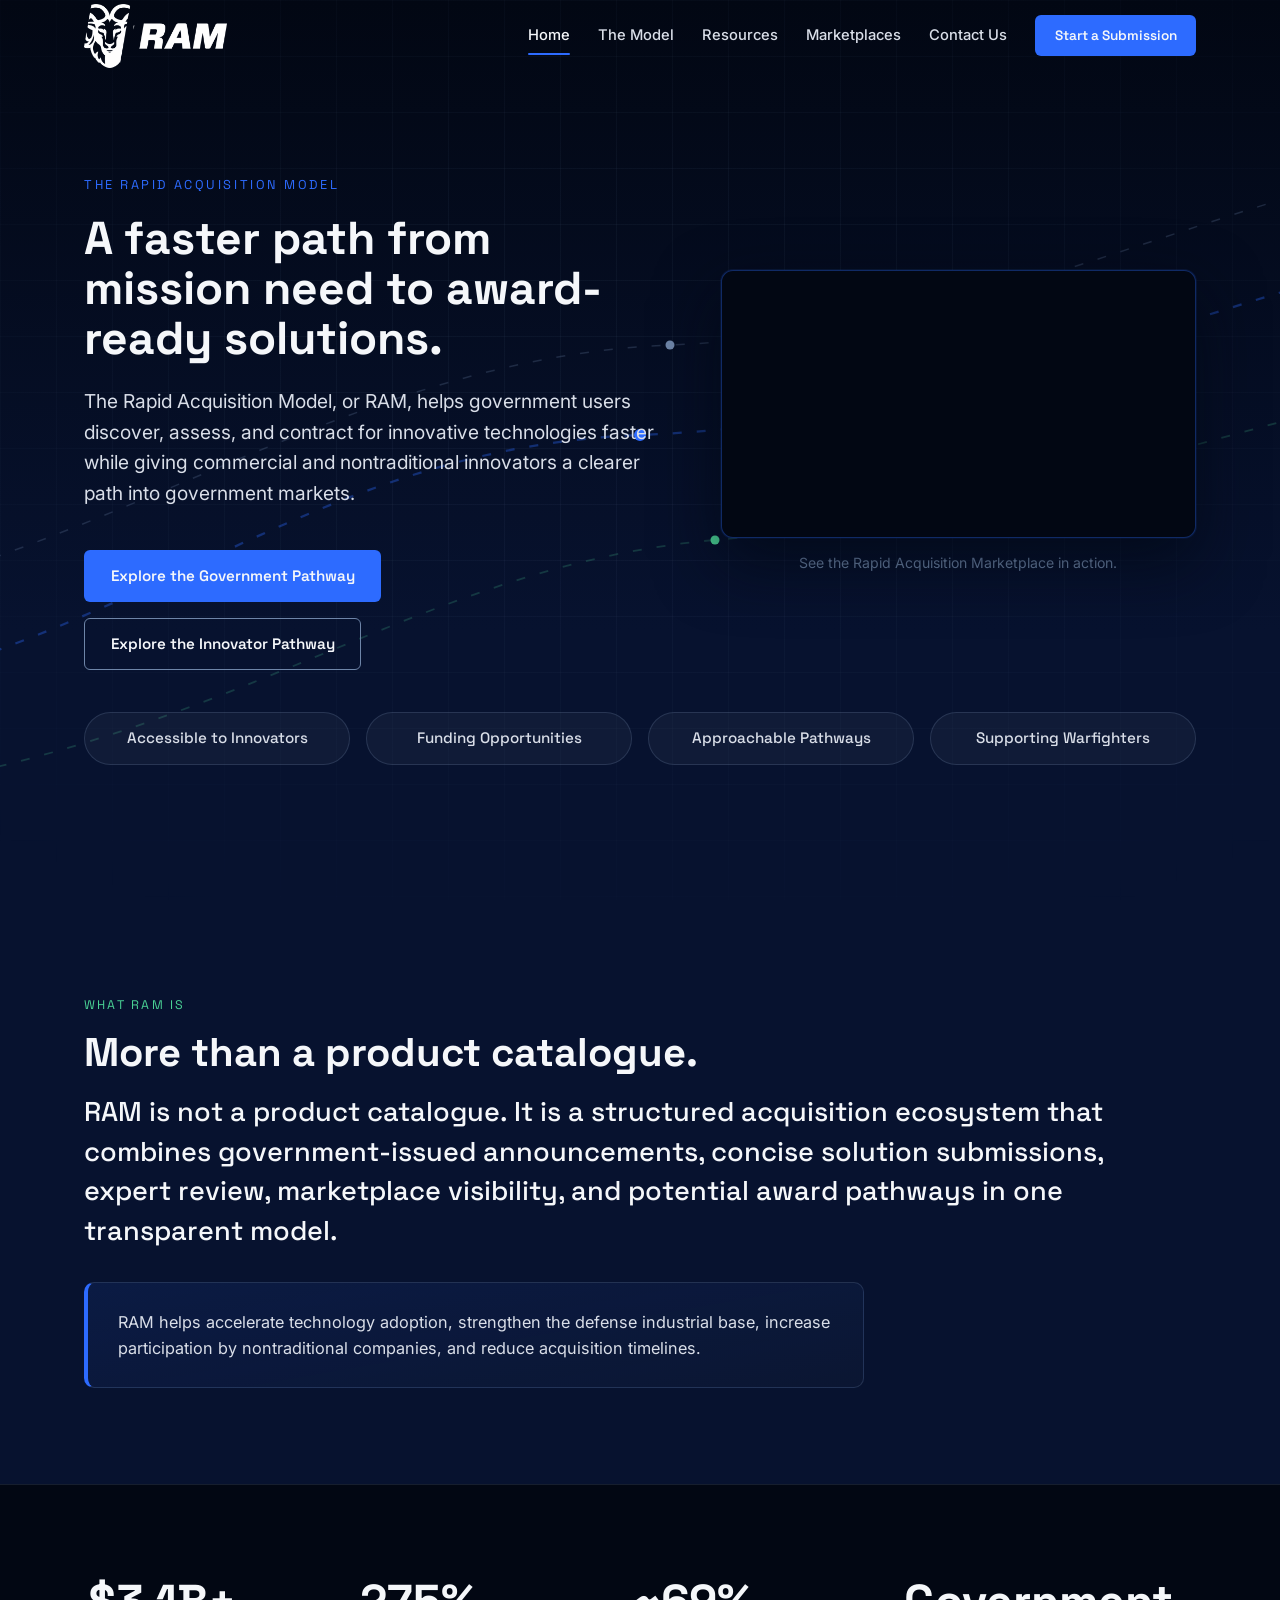
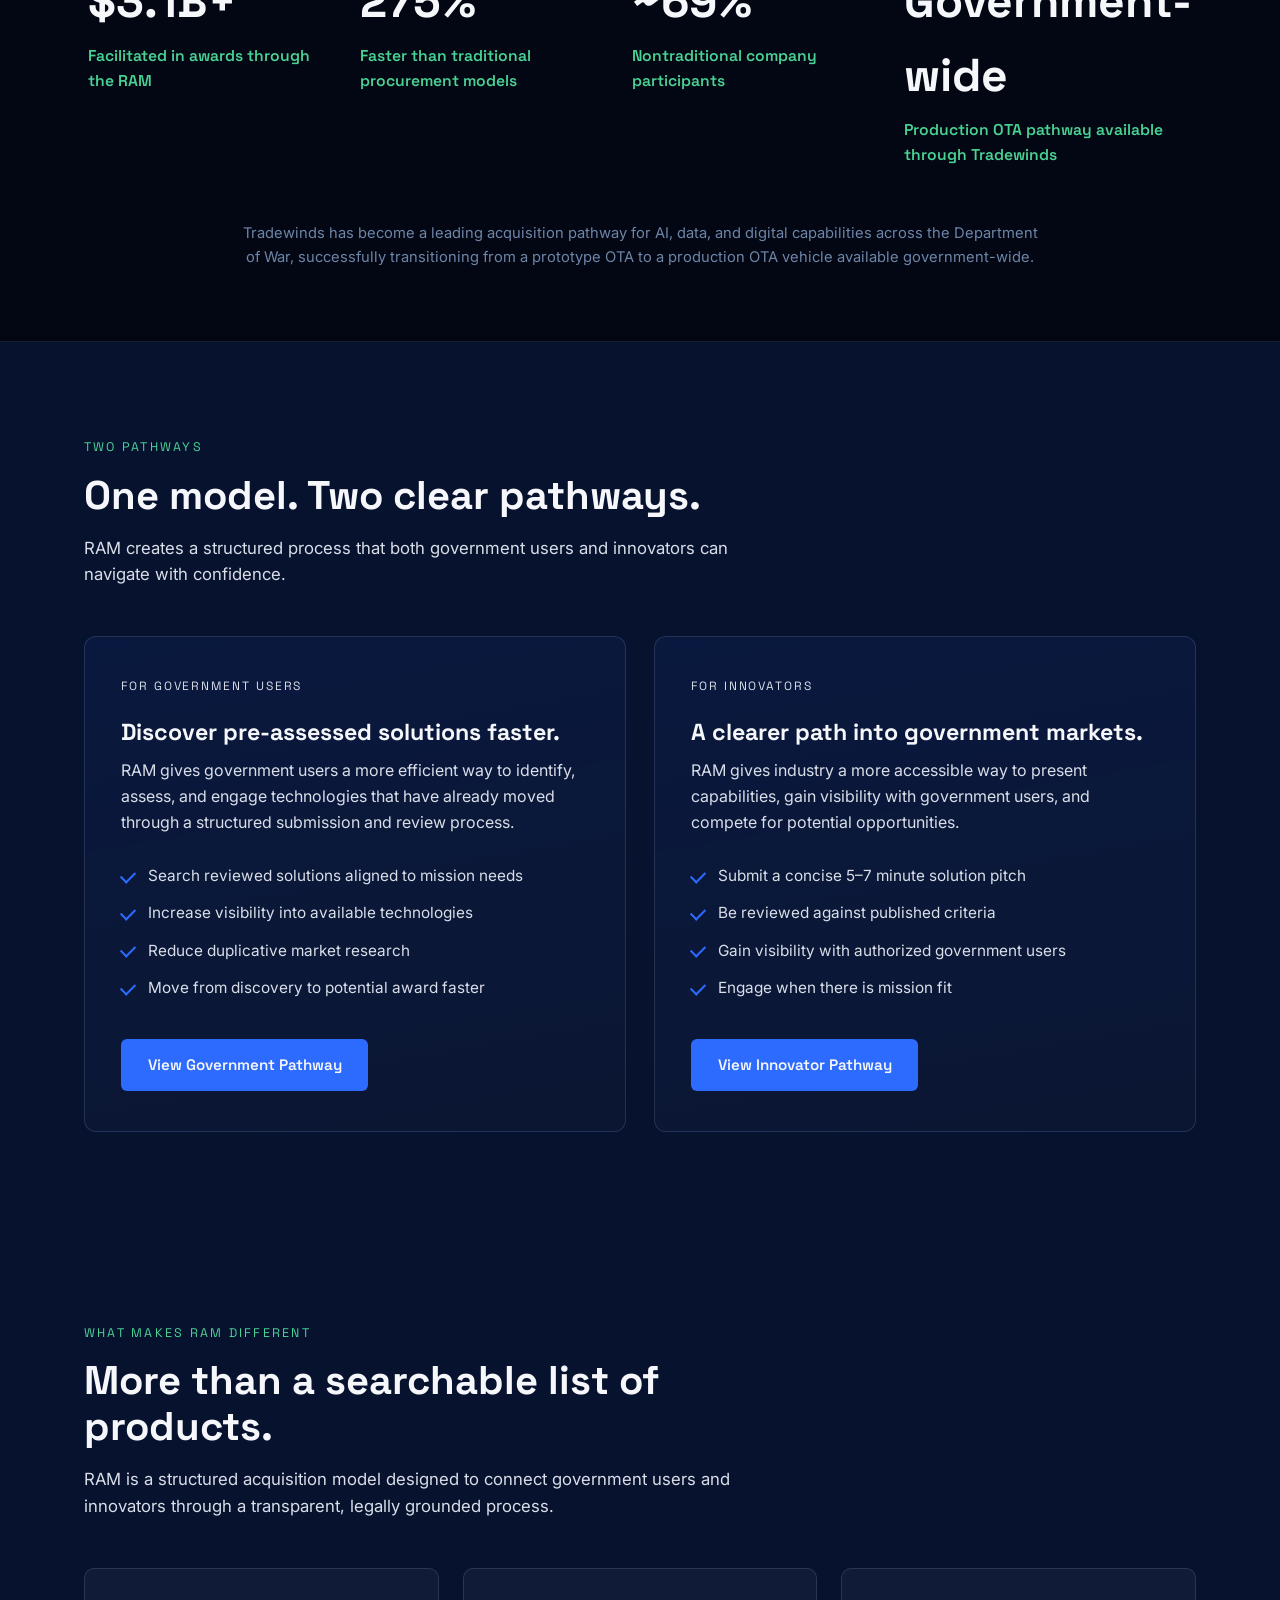
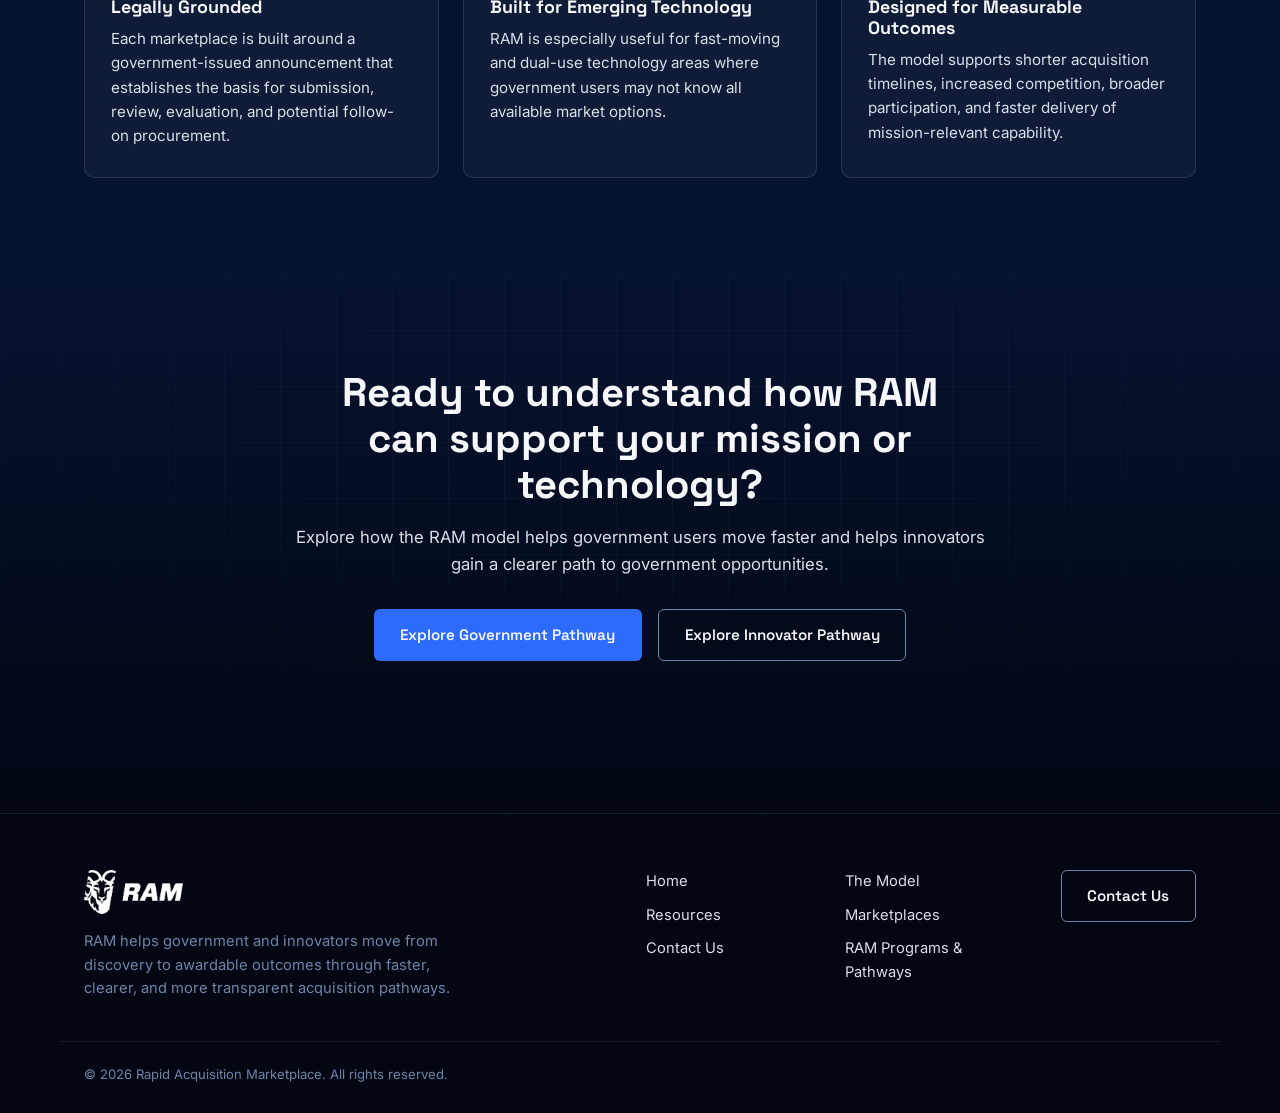
==== index.html @ a89d2c6c "Apply RAM_page_edits: copy fixes, Wix link, mailto cards, nav retargeting - Home hero: eyebrow and s" ====
<!DOCTYPE html>
<html lang="en">
<head>
  <meta charset="UTF-8" />
  <meta name="viewport" content="width=device-width, initial-scale=1.0" />
  <title>Rapid Acquisition Marketplace | Accelerating Government Technology Acquisition</title>
  <meta name="description" content="The Rapid Acquisition Marketplace, or RAM, helps government users discover, assess, and contract for innovative technologies faster while giving commercial and nontraditional innovators a clearer path into government markets." />
  <meta name="keywords" content="Rapid Acquisition Marketplace, RAM marketplace, government acquisition innovation, defense technology acquisition, acquisition marketplace, nontraditional defense vendors, emerging technology procurement, award-ready solutions, ARI RAM" />
  <meta property="og:title" content="Rapid Acquisition Marketplace | Accelerating Government Technology Acquisition" />
  <meta property="og:description" content="The Rapid Acquisition Marketplace helps government users discover, assess, and contract for innovative technologies faster while giving innovators a clearer path into government markets." />
  <meta property="og:type" content="website" />
  <link rel="preconnect" href="https://fonts.googleapis.com" />
  <link rel="preconnect" href="https://fonts.gstatic.com" crossorigin />
  <link href="https://fonts.googleapis.com/css2?family=Inter:wght@400;500;600&family=Space+Grotesk:wght@500;600;700&display=swap" rel="stylesheet" />
  <link rel="stylesheet" href="styles.css?v=6" />
</head>
<body>

  <header class="site-header" id="siteHeader">
    <div class="header-inner">
      <a href="./" class="brand" aria-label="Rapid Acquisition Marketplace home">
        <img class="brand-logo" src="assets/ram-logo.png?v=3" alt="RAM — Rapid Acquisition Marketplace" />
      </a>

      <nav class="main-nav" id="mainNav" aria-label="Primary">
        <a href="./" class="active" aria-current="page">Home</a>
        <a href="the-model/">The Model</a>
        <a href="resources/">Resources</a>
        <a href="marketplaces/">Marketplaces</a>
        <a href="contact/">Contact Us</a>
        <a href="marketplaces/" class="btn btn-primary nav-cta">Start a Submission</a>
      </nav>

      <button class="menu-toggle" id="menuToggle" aria-expanded="false" aria-controls="mainNav" aria-label="Toggle navigation menu">
        <span></span><span></span><span></span>
      </button>
    </div>
  </header>

  <main id="top">

    <!-- ============ Hero ============ -->
    <section class="hero" id="overview">
      <div class="hero-bg" aria-hidden="true">
        <div class="grid-overlay"></div>
        <svg class="hero-paths" viewBox="0 0 1200 600" preserveAspectRatio="xMidYMid slice" fill="none">
          <path class="flow-path" d="M-50 480 C 250 460, 350 300, 600 290 S 1000 180, 1260 140" stroke="#2D6BFF" stroke-opacity="0.35" stroke-width="1.5"/>
          <path class="flow-path delay-1" d="M-50 540 C 300 530, 420 380, 650 360 S 1050 260, 1260 230" stroke="#4AD295" stroke-opacity="0.2" stroke-width="1.2"/>
          <path class="flow-path delay-2" d="M-50 420 C 220 400, 380 240, 620 230 S 980 120, 1260 80" stroke="#6E85A8" stroke-opacity="0.25" stroke-width="1"/>
          <circle class="flow-node" cx="600" cy="290" r="4" fill="#2D6BFF"/>
          <circle class="flow-node delay-1" cx="650" cy="360" r="3" fill="#4AD295"/>
          <circle class="flow-node delay-2" cx="620" cy="230" r="3" fill="#6E85A8"/>
        </svg>
      </div>

      <div class="container hero-content">
        <div class="hero-grid">
          <div class="hero-text">
            <p class="hero-kicker">The Rapid Acquisition Model</p>
            <h1>A faster path from mission need to award-ready solutions.</h1>
            <p class="hero-sub">The Rapid Acquisition Model, or RAM, helps government users discover, assess, and contract for innovative technologies faster while giving commercial and nontraditional innovators a clearer path into government markets.</p>
            <div class="hero-ctas">
              <a href="the-model/#government" class="btn btn-primary">Explore the Government Pathway</a>
              <a href="the-model/#innovators" class="btn btn-secondary">Explore the Innovator Pathway</a>
            </div>
          </div>

          <div class="hero-video">
            <div class="video-frame">
              <iframe
                src="https://www.youtube-nocookie.com/embed/e688KErAKjA"
                title="Rapid Acquisition Marketplace overview video"
                loading="lazy"
                allow="accelerometer; autoplay; clipboard-write; encrypted-media; gyroscope; picture-in-picture; web-share"
                referrerpolicy="strict-origin-when-cross-origin"
                allowfullscreen></iframe>
            </div>
            <p class="video-caption">See the Rapid Acquisition Marketplace in action.</p>
          </div>
        </div>

        <ul class="proof-chips" aria-label="RAM value highlights">
          <li>Accessible to Innovators</li>
          <li>Funding Opportunities</li>
          <li>Approachable Pathways</li>
          <li>Supporting Warfighters</li>
        </ul>
      </div>
    </section>

    <!-- ============ What RAM Does (BLUF) ============ -->
    <section class="section" id="what-ram-does">
      <div class="container">
        <p class="section-label reveal">What RAM Is</p>
        <h2 class="reveal">More than a product catalogue.</h2>
        <p class="statement reveal">RAM is not a product catalogue. It is a structured acquisition ecosystem that combines government-issued announcements, concise solution submissions, expert review, marketplace visibility, and potential award pathways in one transparent model.</p>
        <div class="callout-box reveal">RAM helps accelerate technology adoption, strengthen the defense industrial base, increase participation by nontraditional companies, and reduce acquisition timelines.</div>
      </div>
    </section>

    <!-- ============ Metrics Strip ============ -->
    <section class="metrics" id="metrics">
      <div class="container">
        <div class="metric-grid">
          <div class="metric-card reveal">
            <span class="metric-value"><span class="count" data-prefix="$" data-target="3.4" data-decimals="1" data-suffix="B+">$0.0B+</span></span>
            <span class="metric-label">Facilitated in awards through the RAM</span>
          </div>
          <div class="metric-card reveal">
            <span class="metric-value"><span class="count" data-target="300" data-suffix="%">0%</span></span>
            <span class="metric-label">Faster than traditional procurement models</span>
          </div>
          <div class="metric-card reveal">
            <span class="metric-value"><span class="count" data-prefix="~" data-target="75" data-suffix="%">~0%</span></span>
            <span class="metric-label">Nontraditional company participants</span>
          </div>
          <div class="metric-card reveal">
            <span class="metric-value">Government-wide</span>
            <span class="metric-label">Production OTA pathway available through Tradewinds</span>
          </div>
        </div>
        <p class="metric-note reveal">Tradewinds has become a leading acquisition pathway for AI, data, and digital capabilities across the Department of War, successfully transitioning from a prototype OTA to a production OTA vehicle available government-wide.</p>
      </div>
    </section>

    <!-- ============ Two Pathways Overview ============ -->
    <section class="section audience" id="pathways">
      <div class="container">
        <p class="section-label reveal">Two Pathways</p>
        <h2 class="reveal">One model. Two clear pathways.</h2>
        <p class="section-body reveal">RAM creates a structured process that both government users and innovators can navigate with confidence.</p>

        <div class="audience-grid">
          <div class="audience-card reveal" id="government">
            <p class="audience-tag">For Government Users</p>
            <h3>Discover pre-assessed solutions faster.</h3>
            <p>RAM gives government users a more efficient way to identify, assess, and engage technologies that have already moved through a structured submission and review process.</p>
            <ul>
              <li>Search reviewed solutions aligned to mission needs</li>
              <li>Increase visibility into available technologies</li>
              <li>Reduce duplicative market research</li>
              <li>Move from discovery to potential award faster</li>
            </ul>
            <a href="the-model/#government" class="btn btn-primary">View Government Pathway</a>
          </div>
          <div class="audience-card reveal" id="innovators">
            <p class="audience-tag">For Innovators</p>
            <h3>A clearer path into government markets.</h3>
            <p>RAM gives industry a more accessible way to present capabilities, gain visibility with government users, and compete for potential opportunities.</p>
            <ul>
              <li>Submit a concise 5–7 minute solution pitch</li>
              <li>Be reviewed against published criteria</li>
              <li>Gain visibility with authorized government users</li>
              <li>Engage when there is mission fit</li>
            </ul>
            <a href="the-model/#innovators" class="btn btn-primary">View Innovator Pathway</a>
          </div>
        </div>
      </div>
    </section>

    <!-- ============ What Makes RAM Different ============ -->
    <section class="section model" id="different">
      <div class="container">
        <p class="section-label reveal">What Makes RAM Different</p>
        <h2 class="reveal">More than a searchable list of products.</h2>
        <p class="section-body reveal">RAM is a structured acquisition model designed to connect government users and innovators through a transparent, legally grounded process.</p>

        <div class="card-row">
          <div class="info-card reveal">
            <h3>Legally Grounded</h3>
            <p>Each marketplace is built around a government-issued announcement that establishes the basis for submission, review, evaluation, and potential follow-on procurement.</p>
          </div>
          <div class="info-card reveal">
            <h3>Built for Emerging Technology</h3>
            <p>RAM is especially useful for fast-moving and dual-use technology areas where government users may not know all available market options.</p>
          </div>
          <div class="info-card reveal">
            <h3>Designed for Measurable Outcomes</h3>
            <p>The model supports shorter acquisition timelines, increased competition, broader participation, and faster delivery of mission-relevant capability.</p>
          </div>
        </div>
      </div>
    </section>

    <!-- ============ Final CTA ============ -->
    <section class="section final-cta cta-band" id="engage">
      <div class="cta-bg" aria-hidden="true"><div class="grid-overlay"></div></div>
      <div class="container">
        <div class="cta-header">
          <h2 class="reveal">Ready to understand how RAM can support your mission or technology?</h2>
          <p class="section-body reveal">Explore how the RAM model helps government users move faster and helps innovators gain a clearer path to government opportunities.</p>
          <div class="cta-buttons reveal">
            <a href="the-model/#government" class="btn btn-primary">Explore Government Pathway</a>
            <a href="the-model/#innovators" class="btn btn-secondary">Explore Innovator Pathway</a>
          </div>
        </div>
      </div>
    </section>
  </main>

  <footer class="site-footer">
    <div class="container footer-grid">
      <div class="footer-brand">
        <a href="./" class="brand" aria-label="Rapid Acquisition Marketplace home">
          <img class="brand-logo brand-logo-sm" src="assets/ram-logo.png?v=3" alt="RAM — Rapid Acquisition Marketplace" />
        </a>
        <p>RAM helps government and innovators move from discovery to awardable outcomes through faster, clearer, and more transparent acquisition pathways.</p>
      </div>
      <nav class="footer-nav" aria-label="Footer">
        <a href="./">Home</a>
        <a href="the-model/">The Model</a>
        <a href="resources/">Resources</a>
        <a href="marketplaces/">Marketplaces</a>
        <a href="contact/">Contact Us</a>
        <a href="https://calebfrady.wixstudio.com/ram-ari" target="_blank" rel="noopener">RAM Programs &amp; Pathways</a>
      </nav>
      <div class="footer-cta">
        <a href="contact/" class="btn btn-secondary">Contact Us</a>
      </div>
    </div>
    <div class="container footer-bottom">
      <p>&copy; <span id="year"></span> Rapid Acquisition Marketplace. All rights reserved.</p>
    </div>
  </footer>

  <script src="script.js"></script>
</body>
</html>
---- styles.css ----
/* ==========================================================================
   Rapid Acquisition Marketplace — Design System
   Palette: Deep Navy #07122F, Midnight #020713, RAM Blue #2D6BFF,
   Steel Blue #6E85A8, Off White #F5F7FA, Cool Gray #D9DEE8, Signal Green #4AD295
   ========================================================================== */

:root {
  --navy: #07122F;
  --midnight: #020713;
  --blue: #2D6BFF;
  --steel: #6E85A8;
  --offwhite: #F5F7FA;
  --gray: #D9DEE8;
  --green: #4AD295;
  --card-bg: rgba(245, 247, 250, 0.04);
  --card-border: rgba(110, 133, 168, 0.25);
  --font-heading: "Space Grotesk", "Helvetica Neue", sans-serif;
  --font-body: "Inter", "Helvetica Neue", sans-serif;
  --container: 1160px;
  --header-h: 72px;
}

* { box-sizing: border-box; margin: 0; padding: 0; }

html { scroll-behavior: smooth; scroll-padding-top: calc(var(--header-h) + 12px); }

body {
  font-family: var(--font-body);
  background: var(--navy);
  color: var(--offwhite);
  line-height: 1.6;
  -webkit-font-smoothing: antialiased;
}

h1, h2, h3 { font-family: var(--font-heading); line-height: 1.15; }

h2 { font-size: clamp(1.7rem, 3.4vw, 2.5rem); max-width: 26ch; margin-bottom: 1rem; }

img, svg { display: block; max-width: 100%; }

a { color: inherit; }

.container { max-width: var(--container); margin: 0 auto; padding: 0 24px; }
.container.narrow { max-width: 820px; }

.section { padding: 96px 0; }

.section-label {
  font-family: var(--font-heading);
  text-transform: uppercase;
  letter-spacing: 0.18em;
  font-size: 0.78rem;
  color: var(--green);
  margin-bottom: 0.9rem;
}

.section-body { color: var(--gray); max-width: 64ch; font-size: 1.05rem; }

/* ============ Buttons ============ */
.btn {
  display: inline-block;
  font-family: var(--font-heading);
  font-weight: 600;
  font-size: 0.95rem;
  padding: 0.8rem 1.6rem;
  border-radius: 6px;
  text-decoration: none;
  border: 1px solid transparent;
  cursor: pointer;
  transition: transform 0.15s ease, box-shadow 0.15s ease, background 0.15s ease, border-color 0.15s ease;
}

.btn-primary {
  background: var(--blue);
  color: var(--offwhite);
}
.btn-primary:hover {
  background: #4a7eff;
  box-shadow: 0 6px 24px rgba(45, 107, 255, 0.35);
  transform: translateY(-1px);
}

.btn-secondary {
  background: transparent;
  color: var(--offwhite);
  border-color: var(--steel);
}
.btn-secondary:hover {
  border-color: var(--offwhite);
  transform: translateY(-1px);
}

/* ============ Header ============ */
.site-header {
  position: fixed;
  top: 0; left: 0; right: 0;
  z-index: 100;
  height: var(--header-h);
  background: transparent;
  border-bottom: 1px solid transparent;
  transition: background 0.25s ease, border-color 0.25s ease, backdrop-filter 0.25s ease;
}

.site-header.scrolled {
  background: rgba(2, 7, 19, 0.82);
  backdrop-filter: blur(12px);
  -webkit-backdrop-filter: blur(12px);
  border-bottom: 1px solid rgba(110, 133, 168, 0.25);
}

.header-inner {
  max-width: var(--container);
  margin: 0 auto;
  padding: 0 24px;
  height: 100%;
  display: flex;
  align-items: center;
  justify-content: space-between;
  gap: 24px;
}

.brand {
  display: flex;
  align-items: center;
  gap: 12px;
  text-decoration: none;
}

/* Official lockup is white-on-transparent; aligned with the content gutter. */
.brand-logo {
  height: 64px;
  width: auto;
}

.brand-logo-sm { height: 44px; margin-left: 0; }

.main-nav {
  display: flex;
  align-items: center;
  gap: 28px;
}

.main-nav a:not(.btn) {
  text-decoration: none;
  font-size: 0.92rem;
  font-weight: 500;
  color: var(--gray);
  transition: color 0.15s ease;
}
.main-nav a:not(.btn):hover { color: var(--offwhite); }

.main-nav a.active {
  color: var(--offwhite);
  position: relative;
}
.main-nav a.active::after {
  content: "";
  position: absolute;
  left: 0;
  right: 0;
  bottom: -8px;
  height: 2px;
  border-radius: 2px;
  background: var(--blue);
}

.nav-cta { padding: 0.55rem 1.15rem; font-size: 0.85rem; }

.menu-toggle {
  display: none;
  flex-direction: column;
  justify-content: center;
  gap: 5px;
  width: 42px;
  height: 42px;
  background: none;
  border: 1px solid var(--card-border);
  border-radius: 6px;
  cursor: pointer;
  padding: 10px;
}
.menu-toggle span {
  display: block;
  height: 2px;
  background: var(--offwhite);
  border-radius: 2px;
  transition: transform 0.2s ease, opacity 0.2s ease;
}
.menu-toggle[aria-expanded="true"] span:nth-child(1) { transform: translateY(7px) rotate(45deg); }
.menu-toggle[aria-expanded="true"] span:nth-child(2) { opacity: 0; }
.menu-toggle[aria-expanded="true"] span:nth-child(3) { transform: translateY(-7px) rotate(-45deg); }

/* ============ Hero ============ */
.hero {
  position: relative;
  min-height: 100vh;
  display: flex;
  align-items: center;
  padding: calc(var(--header-h) + 64px) 0 96px;
  background: linear-gradient(180deg, var(--midnight) 0%, var(--navy) 70%);
  overflow: hidden;
}

.hero-bg { position: absolute; inset: 0; }

.grid-overlay {
  position: absolute;
  inset: 0;
  background-image:
    linear-gradient(rgba(110, 133, 168, 0.07) 1px, transparent 1px),
    linear-gradient(90deg, rgba(110, 133, 168, 0.07) 1px, transparent 1px);
  background-size: 56px 56px;
  mask-image: radial-gradient(ellipse 80% 70% at 50% 40%, black 30%, transparent 100%);
  -webkit-mask-image: radial-gradient(ellipse 80% 70% at 50% 40%, black 30%, transparent 100%);
}

.hero-paths { position: absolute; inset: 0; width: 100%; height: 100%; }

.flow-path {
  stroke-dasharray: 6 10;
  animation: flow 22s linear infinite;
}
.flow-node { animation: pulse 3.2s ease-in-out infinite; }
.delay-1 { animation-delay: 1.2s; }
.delay-2 { animation-delay: 2.4s; }

@keyframes flow { to { stroke-dashoffset: -320; } }
@keyframes pulse { 0%, 100% { opacity: 0.4; } 50% { opacity: 1; } }

@media (prefers-reduced-motion: reduce) {
  .flow-path, .flow-node { animation: none; }
  html { scroll-behavior: auto; }
}

.hero-content { position: relative; z-index: 1; }

.hero-grid {
  display: grid;
  grid-template-columns: 1.1fr 0.9fr;
  gap: 56px;
  align-items: center;
  margin-bottom: 2.6rem;
}

.hero-video { min-width: 0; }

.video-frame {
  position: relative;
  aspect-ratio: 16 / 9;
  border-radius: 12px;
  overflow: hidden;
  border: 1px solid rgba(45, 107, 255, 0.35);
  background: var(--midnight);
  box-shadow: 0 24px 64px rgba(2, 7, 19, 0.65), 0 0 0 1px rgba(45, 107, 255, 0.12);
}

.video-frame iframe {
  position: absolute;
  inset: 0;
  width: 100%;
  height: 100%;
  border: 0;
}

.video-caption {
  margin-top: 0.9rem;
  text-align: center;
  font-size: 0.88rem;
  color: var(--steel);
}

.hero-kicker {
  font-family: var(--font-heading);
  text-transform: uppercase;
  letter-spacing: 0.2em;
  font-size: 0.8rem;
  color: var(--blue);
  margin-bottom: 1.2rem;
}

.hero h1 {
  font-size: clamp(2.1rem, 3.6vw, 3.1rem);
  font-weight: 700;
  line-height: 1.08;
  max-width: 21ch;
  margin-bottom: 1.4rem;
}

.hero-sub {
  font-size: clamp(1.05rem, 1.6vw, 1.2rem);
  color: var(--gray);
  max-width: 60ch;
  margin-bottom: 2rem;
}

.hero-ctas { display: flex; gap: 16px; flex-wrap: wrap; margin-top: 2.6rem; }

.hero-support { color: var(--steel); font-size: 0.95rem; max-width: 60ch; }

.proof-chips {
  display: grid;
  grid-template-columns: repeat(4, 1fr);
  gap: 16px;
  list-style: none;
}
.proof-chips li {
  font-family: var(--font-heading);
  font-size: 0.95rem;
  font-weight: 500;
  text-align: center;
  padding: 0.85rem 1.1rem;
  border: 1px solid var(--card-border);
  border-radius: 999px;
  background: var(--card-bg);
  color: var(--gray);
  transition: border-color 0.2s ease, color 0.2s ease, transform 0.2s ease;
}
.proof-chips li:hover {
  border-color: var(--blue);
  color: var(--offwhite);
  transform: translateY(-2px);
}

/* ============ Metrics ============ */
.metrics {
  background: var(--midnight);
  border-top: 1px solid rgba(110, 133, 168, 0.18);
  border-bottom: 1px solid rgba(110, 133, 168, 0.18);
  padding: 72px 0;
}

.metric-grid {
  display: grid;
  grid-template-columns: repeat(4, 1fr);
  gap: 28px;
}

.metric-card { padding: 8px 4px; }

.metric-value {
  display: block;
  font-family: var(--font-heading);
  font-size: clamp(2.2rem, 3.6vw, 3rem);
  font-weight: 700;
  color: var(--offwhite);
  margin-bottom: 0.3rem;
}

.metric-label {
  display: block;
  font-family: var(--font-heading);
  font-weight: 600;
  font-size: 0.98rem;
  color: var(--green);
  margin-bottom: 0.5rem;
}

.metric-card p { color: var(--steel); font-size: 0.9rem; }

/* ============ Generic cards ============ */
.card-row {
  display: grid;
  grid-template-columns: repeat(3, 1fr);
  gap: 24px;
  margin-top: 3rem;
}

.outcomes-row { grid-template-columns: repeat(4, 1fr); }

.info-card {
  background: var(--card-bg);
  border: 1px solid var(--card-border);
  border-radius: 10px;
  padding: 28px 26px;
  transition: border-color 0.2s ease, transform 0.2s ease;
}
.info-card:hover { border-color: var(--blue); transform: translateY(-3px); }
.info-card h3 { font-size: 1.12rem; margin-bottom: 0.6rem; }
.info-card p { color: var(--gray); font-size: 0.95rem; }

/* ============ Model cards ============ */
.model-cards {
  display: grid;
  grid-template-columns: repeat(3, 1fr);
  gap: 24px;
  margin-top: 3rem;
}

.model-card {
  text-align: left;
  font-family: var(--font-body);
  background: var(--card-bg);
  border: 1px solid var(--card-border);
  border-radius: 10px;
  padding: 30px 28px;
  color: var(--offwhite);
  cursor: pointer;
  transition: border-color 0.2s ease, transform 0.2s ease, box-shadow 0.2s ease;
}
.model-card:hover, .model-card:focus-visible {
  border-color: var(--blue);
  transform: translateY(-3px);
  box-shadow: 0 10px 32px rgba(2, 7, 19, 0.5);
}

.model-icon {
  display: inline-flex;
  align-items: center;
  justify-content: center;
  width: 52px;
  height: 52px;
  border-radius: 10px;
  background: rgba(45, 107, 255, 0.12);
  border: 1px solid rgba(45, 107, 255, 0.3);
  margin-bottom: 1.1rem;
}

.model-card h3 { font-size: 1.3rem; margin-bottom: 0.5rem; }
.model-card > p { color: var(--gray); font-size: 0.97rem; }

.model-expand {
  display: block;
  max-height: 0;
  overflow: hidden;
  color: var(--steel);
  font-size: 0.92rem;
  transition: max-height 0.3s ease, margin-top 0.3s ease;
}
.model-card:hover .model-expand,
.model-card[aria-expanded="true"] .model-expand {
  max-height: 8em;
  margin-top: 0.8rem;
}

/* ============ Starting point split ============ */
.starting-point { background: var(--midnight); }

.split {
  display: grid;
  grid-template-columns: 1fr 1fr;
  gap: 64px;
  align-items: center;
}

.split-text .btn { margin-top: 1.6rem; }

.ui-card {
  background: linear-gradient(160deg, rgba(245, 247, 250, 0.06), rgba(245, 247, 250, 0.02));
  border: 1px solid var(--card-border);
  border-radius: 14px;
  padding: 22px;
  box-shadow: 0 24px 60px rgba(2, 7, 19, 0.6);
}

.ui-card-header {
  display: flex;
  align-items: center;
  gap: 7px;
  margin-bottom: 16px;
}
.ui-dot { width: 9px; height: 9px; border-radius: 50%; background: var(--steel); opacity: 0.5; }
.ui-title {
  font-family: var(--font-heading);
  font-size: 0.85rem;
  font-weight: 600;
  margin-left: 8px;
  color: var(--gray);
}
.ui-status {
  margin-left: auto;
  font-size: 0.7rem;
  font-weight: 600;
  letter-spacing: 0.08em;
  text-transform: uppercase;
  color: var(--green);
  border: 1px solid rgba(74, 210, 149, 0.4);
  border-radius: 999px;
  padding: 0.25rem 0.7rem;
}

.ui-video {
  position: relative;
  aspect-ratio: 16 / 8;
  border-radius: 10px;
  background:
    radial-gradient(circle at 30% 40%, rgba(45, 107, 255, 0.25), transparent 60%),
    var(--navy);
  border: 1px solid rgba(45, 107, 255, 0.25);
  display: flex;
  flex-direction: column;
  align-items: center;
  justify-content: center;
  gap: 10px;
  margin-bottom: 18px;
}
.ui-play {
  display: inline-flex;
  align-items: center;
  justify-content: center;
  width: 52px;
  height: 52px;
  border-radius: 50%;
  background: rgba(45, 107, 255, 0.85);
  padding-left: 4px;
}
.ui-video-label { font-size: 0.85rem; color: var(--gray); }

.ui-checklist { list-style: none; margin-bottom: 18px; }
.ui-checklist li {
  position: relative;
  padding: 0.45rem 0 0.45rem 1.8rem;
  font-size: 0.92rem;
  color: var(--gray);
  border-bottom: 1px solid rgba(110, 133, 168, 0.15);
}
.ui-checklist li:last-child { border-bottom: none; }
.ui-checklist li::before {
  content: "";
  position: absolute;
  left: 0;
  top: 0.78em;
  width: 14px;
  height: 8px;
  border-left: 2px solid var(--green);
  border-bottom: 2px solid var(--green);
  transform: rotate(-45deg);
}

.ui-tags { display: flex; flex-wrap: wrap; gap: 8px; }
.ui-tags span {
  font-size: 0.72rem;
  font-weight: 600;
  letter-spacing: 0.05em;
  color: var(--steel);
  border: 1px solid var(--card-border);
  border-radius: 999px;
  padding: 0.25rem 0.7rem;
}

/* ============ Process ============ */
.process-layout {
  display: grid;
  grid-template-columns: 1fr 1.4fr;
  gap: 64px;
  align-items: start;
}

.process-intro {
  position: sticky;
  top: calc(var(--header-h) + 40px);
}

.process-steps {
  list-style: none;
  position: relative;
  padding-left: 0;
}
.process-steps::before {
  content: "";
  position: absolute;
  left: 27px;
  top: 10px;
  bottom: 10px;
  width: 1px;
  background: linear-gradient(180deg, var(--blue), rgba(110, 133, 168, 0.25));
}

.process-step {
  display: flex;
  gap: 28px;
  padding: 26px 0;
  position: relative;
}

.step-number {
  flex-shrink: 0;
  display: inline-flex;
  align-items: center;
  justify-content: center;
  width: 54px;
  height: 54px;
  border-radius: 50%;
  font-family: var(--font-heading);
  font-weight: 700;
  font-size: 1rem;
  color: var(--blue);
  background: var(--navy);
  border: 1px solid rgba(45, 107, 255, 0.45);
  position: relative;
  z-index: 1;
}

.process-step h3 { font-size: 1.2rem; margin-bottom: 0.4rem; }
.process-step p { color: var(--gray); font-size: 0.97rem; max-width: 52ch; }

/* ============ Marketplaces ============ */
.marketplaces { background: var(--midnight); }

.marketplace-grid {
  display: grid;
  grid-template-columns: repeat(2, 1fr);
  gap: 24px;
  margin-top: 3rem;
}

.marketplace-card {
  background: var(--card-bg);
  border: 1px solid var(--card-border);
  border-radius: 10px;
  padding: 30px 28px;
  display: flex;
  flex-direction: column;
  transition: border-color 0.25s ease, box-shadow 0.25s ease, transform 0.25s ease;
}
.marketplace-card:hover {
  border-color: var(--blue);
  box-shadow: 0 0 0 1px rgba(45, 107, 255, 0.3), 0 14px 40px rgba(2, 7, 19, 0.55);
  transform: translateY(-3px);
}

.marketplace-card h3 { font-size: 1.25rem; margin-bottom: 0.6rem; }
.marketplace-card > p { color: var(--gray); font-size: 0.96rem; margin-bottom: 1.2rem; }

.marketplace-card dl {
  display: grid;
  gap: 10px;
  margin-bottom: 1.4rem;
}
.marketplace-card dt {
  font-size: 0.7rem;
  font-weight: 600;
  text-transform: uppercase;
  letter-spacing: 0.12em;
  color: var(--steel);
}
.marketplace-card dd { font-size: 0.9rem; color: var(--gray); }

.card-cta {
  margin-top: auto;
  font-family: var(--font-heading);
  font-weight: 600;
  font-size: 0.9rem;
  color: var(--blue);
  text-decoration: none;
}
.card-cta::after { content: " \2192"; transition: margin-left 0.15s ease; }
.card-cta:hover::after { margin-left: 4px; }

/* ============ Applied across government ============ */
.org-grid {
  display: grid;
  grid-template-columns: repeat(4, 1fr);
  gap: 20px;
  margin-top: 3rem;
}

.org-card {
  font-family: var(--font-heading);
  font-weight: 600;
  font-size: 1rem;
  text-align: center;
  display: flex;
  align-items: center;
  justify-content: center;
  min-height: 110px;
  padding: 20px;
  border: 1px solid var(--card-border);
  border-radius: 10px;
  color: var(--gray);
  background: var(--card-bg);
  transition: border-color 0.2s ease, color 0.2s ease;
}
.org-card:hover { border-color: var(--steel); color: var(--offwhite); }

/* ============ Impact pillars ============ */
.impact { background: var(--midnight); }

.pillar-grid {
  display: grid;
  grid-template-columns: repeat(4, 1fr);
  gap: 24px;
  margin-top: 3rem;
}

.pillar-card {
  background: var(--card-bg);
  border: 1px solid var(--card-border);
  border-radius: 10px;
  padding: 28px 24px;
  transition: border-color 0.2s ease, transform 0.2s ease;
}
.pillar-card:hover { border-color: rgba(74, 210, 149, 0.5); transform: translateY(-3px); }

.pillar-icon {
  display: inline-flex;
  align-items: center;
  justify-content: center;
  width: 48px;
  height: 48px;
  border-radius: 10px;
  background: rgba(74, 210, 149, 0.1);
  border: 1px solid rgba(74, 210, 149, 0.3);
  margin-bottom: 1rem;
}

.pillar-card h3 { font-size: 1.08rem; margin-bottom: 0.5rem; }
.pillar-card p { color: var(--gray); font-size: 0.92rem; }

/* ============ Audience split ============ */
.audience-grid {
  display: grid;
  grid-template-columns: 1fr 1fr;
  gap: 28px;
  margin-top: 3rem;
}

.audience-card {
  background: linear-gradient(170deg, rgba(45, 107, 255, 0.08), rgba(245, 247, 250, 0.02));
  border: 1px solid var(--card-border);
  border-radius: 12px;
  padding: 40px 36px;
  display: flex;
  flex-direction: column;
}

.audience-tag {
  font-family: var(--font-heading);
  text-transform: uppercase;
  letter-spacing: 0.16em;
  font-size: 0.75rem;
  color: var(--green);
  margin-bottom: 1rem;
}

.audience-card h3 { font-size: 1.45rem; margin-bottom: 0.8rem; }
.audience-card > p { color: var(--gray); margin-bottom: 1.4rem; }

.audience-card ul {
  list-style: none;
  margin-bottom: 2rem;
}
.audience-card li {
  position: relative;
  padding: 0.4rem 0 0.4rem 1.7rem;
  color: var(--gray);
  font-size: 0.96rem;
}
.audience-card li::before {
  content: "";
  position: absolute;
  left: 0;
  top: 0.85em;
  width: 12px;
  height: 7px;
  border-left: 2px solid var(--blue);
  border-bottom: 2px solid var(--blue);
  transform: rotate(-45deg);
}

.audience-card .btn { margin-top: auto; align-self: flex-start; }

/* ============ FAQ ============ */
.faq { background: var(--midnight); }

.faq-list { margin-top: 2.4rem; }

.faq-item {
  border: 1px solid var(--card-border);
  border-radius: 10px;
  background: var(--card-bg);
  margin-bottom: 12px;
  overflow: hidden;
}

.faq-item summary {
  font-family: var(--font-heading);
  font-weight: 600;
  font-size: 1.02rem;
  padding: 20px 56px 20px 24px;
  cursor: pointer;
  list-style: none;
  position: relative;
  transition: color 0.15s ease;
}
.faq-item summary::-webkit-details-marker { display: none; }
.faq-item summary::after {
  content: "";
  position: absolute;
  right: 24px;
  top: 50%;
  width: 10px;
  height: 10px;
  border-right: 2px solid var(--steel);
  border-bottom: 2px solid var(--steel);
  transform: translateY(-70%) rotate(45deg);
  transition: transform 0.2s ease;
}
.faq-item[open] summary { color: var(--blue); }
.faq-item[open] summary::after { transform: translateY(-30%) rotate(225deg); }

.faq-item p {
  padding: 0 24px 22px;
  color: var(--gray);
  font-size: 0.97rem;
  max-width: 70ch;
}

/* ============ Final CTA / Contact ============ */
.final-cta {
  position: relative;
  background: linear-gradient(180deg, var(--navy) 0%, var(--midnight) 100%);
  overflow: hidden;
}

.cta-bg { position: absolute; inset: 0; }
.cta-bg .grid-overlay {
  mask-image: radial-gradient(ellipse 70% 60% at 50% 30%, black 20%, transparent 100%);
  -webkit-mask-image: radial-gradient(ellipse 70% 60% at 50% 30%, black 20%, transparent 100%);
}

.final-cta .container { position: relative; z-index: 1; }

.cta-header { text-align: center; margin-bottom: 3.5rem; }
.cta-header h2 { margin-left: auto; margin-right: auto; }
.cta-header .section-body { margin: 0 auto; }

.contact-form {
  max-width: 760px;
  margin: 0 auto;
  background: rgba(2, 7, 19, 0.6);
  border: 1px solid var(--card-border);
  border-radius: 14px;
  padding: 40px;
  backdrop-filter: blur(8px);
  -webkit-backdrop-filter: blur(8px);
}

.contact-form h3 {
  font-size: 1.35rem;
  margin-bottom: 1.8rem;
  text-align: center;
}

.form-grid {
  display: grid;
  grid-template-columns: 1fr 1fr;
  gap: 18px;
  margin-bottom: 1.8rem;
}

.form-grid label {
  display: flex;
  flex-direction: column;
  gap: 7px;
  font-size: 0.85rem;
  font-weight: 500;
  color: var(--gray);
}

.form-grid .full { grid-column: 1 / -1; }

.form-grid input,
.form-grid select,
.form-grid textarea {
  font-family: var(--font-body);
  font-size: 0.95rem;
  color: var(--offwhite);
  background: rgba(245, 247, 250, 0.05);
  border: 1px solid var(--card-border);
  border-radius: 7px;
  padding: 0.7rem 0.9rem;
  transition: border-color 0.15s ease, box-shadow 0.15s ease;
}
.form-grid input:focus,
.form-grid select:focus,
.form-grid textarea:focus {
  outline: none;
  border-color: var(--blue);
  box-shadow: 0 0 0 3px rgba(45, 107, 255, 0.2);
}

.form-grid select option { background: var(--navy); }

.consent {
  flex-direction: row !important;
  align-items: flex-start;
  gap: 10px !important;
}
.consent input {
  width: 18px;
  height: 18px;
  margin-top: 2px;
  accent-color: var(--blue);
}

.contact-form .btn { display: block; width: 100%; }

.form-confirmation {
  margin-top: 1.4rem;
  text-align: center;
  color: var(--green);
  font-weight: 500;
}

/* ============ Footer ============ */
.site-footer {
  background: var(--midnight);
  border-top: 1px solid rgba(110, 133, 168, 0.2);
  padding: 56px 0 28px;
}

.footer-grid {
  display: grid;
  grid-template-columns: 1.4fr 1fr auto;
  gap: 48px;
  align-items: start;
  margin-bottom: 40px;
}

.footer-brand p {
  margin-top: 1rem;
  color: var(--steel);
  font-size: 0.92rem;
  max-width: 44ch;
}

.footer-nav {
  display: grid;
  grid-template-columns: 1fr 1fr;
  gap: 10px 32px;
}
.footer-nav a {
  text-decoration: none;
  color: var(--gray);
  font-size: 0.92rem;
}
.footer-nav a:hover { color: var(--offwhite); }

.footer-bottom {
  border-top: 1px solid rgba(110, 133, 168, 0.15);
  padding-top: 22px;
  color: var(--steel);
  font-size: 0.82rem;
}

/* ============ Page hero (interior pages) ============ */
.page-hero {
  position: relative;
  padding: calc(var(--header-h) + 88px) 0 72px;
  background: linear-gradient(180deg, var(--midnight) 0%, var(--navy) 100%);
  overflow: hidden;
}

.page-hero .grid-overlay {
  mask-image: radial-gradient(ellipse 75% 90% at 50% 0%, black 20%, transparent 100%);
  -webkit-mask-image: radial-gradient(ellipse 75% 90% at 50% 0%, black 20%, transparent 100%);
}

.page-hero .container { position: relative; z-index: 1; }

.page-hero h1 {
  font-size: clamp(2rem, 4vw, 3.1rem);
  font-weight: 700;
  line-height: 1.1;
  max-width: 24ch;
  margin-bottom: 1.1rem;
}

.page-hero .hero-sub { margin-bottom: 0; }
.page-hero .hero-ctas { margin: 1.8rem 0 0; }

/* ============ CTA band (interior pages) ============ */
.cta-band { text-align: center; }
.cta-band h2 { margin-left: auto; margin-right: auto; }
.cta-band .section-body { margin: 0 auto; }

.cta-buttons {
  display: flex;
  justify-content: center;
  flex-wrap: wrap;
  gap: 16px;
  margin-top: 2rem;
}

/* ============ Resource cards ============ */
.resource-grid {
  display: grid;
  grid-template-columns: repeat(3, 1fr);
  gap: 24px;
  margin-top: 3rem;
}

.resource-card {
  background: var(--card-bg);
  border: 1px solid var(--card-border);
  border-radius: 10px;
  padding: 28px 26px;
  display: flex;
  flex-direction: column;
  transition: border-color 0.2s ease, transform 0.2s ease;
}
.resource-card:hover { border-color: var(--blue); transform: translateY(-3px); }

.resource-card h3 { font-size: 1.12rem; margin-bottom: 0.6rem; }
.resource-card > p { color: var(--gray); font-size: 0.93rem; margin-bottom: 1.2rem; }

.resource-meta {
  display: flex;
  flex-wrap: wrap;
  gap: 8px;
  margin-bottom: 1.2rem;
}
.resource-meta span {
  font-size: 0.7rem;
  font-weight: 600;
  letter-spacing: 0.08em;
  text-transform: uppercase;
  color: var(--steel);
  border: 1px solid var(--card-border);
  border-radius: 999px;
  padding: 0.25rem 0.7rem;
}
.resource-meta .audience { color: var(--green); border-color: rgba(74, 210, 149, 0.35); }

.resource-card .card-cta { margin-top: auto; }

/* ============ Featured link band ============ */
.featured-link {
  display: flex;
  align-items: center;
  justify-content: space-between;
  gap: 28px;
  flex-wrap: wrap;
  background: linear-gradient(170deg, rgba(45, 107, 255, 0.1), rgba(245, 247, 250, 0.02));
  border: 1px solid var(--card-border);
  border-radius: 12px;
  padding: 36px 40px;
  margin-top: 3rem;
}
.featured-link h3 { font-size: 1.3rem; margin-bottom: 0.4rem; }
.featured-link p { color: var(--gray); font-size: 0.95rem; max-width: 56ch; }

/* ============ Contact path cards ============ */
.contact-paths {
  display: grid;
  grid-template-columns: repeat(3, 1fr);
  gap: 24px;
  margin-top: 3rem;
}

.contact-path-card {
  background: var(--card-bg);
  border: 1px solid var(--card-border);
  border-radius: 10px;
  padding: 30px 28px;
  transition: border-color 0.2s ease, transform 0.2s ease;
}
.contact-path-card:hover { border-color: var(--blue); transform: translateY(-3px); }
.contact-path-card h3 { font-size: 1.15rem; margin-bottom: 0.6rem; }
.contact-path-card p { color: var(--gray); font-size: 0.94rem; }

/* ============ Recognition ============ */
.recognition-grid {
  display: grid;
  grid-template-columns: repeat(2, 1fr);
  gap: 24px;
  margin-top: 3rem;
}

.recognition-card {
  display: flex;
  gap: 20px;
  align-items: flex-start;
  background: var(--card-bg);
  border: 1px solid var(--card-border);
  border-radius: 10px;
  padding: 26px 26px;
  transition: border-color 0.2s ease;
}
.recognition-card:hover { border-color: rgba(74, 210, 149, 0.5); }

.recognition-icon {
  flex-shrink: 0;
  display: inline-flex;
  align-items: center;
  justify-content: center;
  width: 44px;
  height: 44px;
  border-radius: 10px;
  background: rgba(74, 210, 149, 0.1);
  border: 1px solid rgba(74, 210, 149, 0.3);
}

.recognition-card h3 { font-size: 1.02rem; margin-bottom: 0.3rem; }
.recognition-card p { color: var(--gray); font-size: 0.92rem; }

/* ============ Explanation band ============ */
.explain-band {
  background: linear-gradient(170deg, rgba(45, 107, 255, 0.08), rgba(245, 247, 250, 0.02));
  border: 1px solid var(--card-border);
  border-radius: 12px;
  padding: 40px 44px;
  margin-top: 3.5rem;
}
.explain-band h3 { font-size: 1.35rem; margin-bottom: 0.7rem; }
.explain-band p { color: var(--gray); max-width: 70ch; }

/* ============ Process step bullets ============ */
.process-step ul {
  list-style: none;
  margin-top: 0.7rem;
}
.process-step ul li {
  position: relative;
  padding: 0.28rem 0 0.28rem 1.6rem;
  color: var(--gray);
  font-size: 0.94rem;
}
.process-step ul li a {
  color: var(--gray);
  text-decoration: underline;
  text-decoration-color: rgba(45, 107, 255, 0.5);
  text-underline-offset: 3px;
  transition: color 0.15s ease;
}
.process-step ul li a:hover { color: var(--offwhite); }
.process-step ul li::before {
  content: "";
  position: absolute;
  left: 0;
  top: 0.72em;
  width: 11px;
  height: 6px;
  border-left: 2px solid var(--blue);
  border-bottom: 2px solid var(--blue);
  transform: rotate(-45deg);
}

/* ============ Scroll reveal ============ */
.reveal {
  opacity: 0;
  transform: translateY(22px);
  transition: opacity 0.6s ease, transform 0.6s ease;
}
.reveal.visible { opacity: 1; transform: none; }

@media (prefers-reduced-motion: reduce) {
  .reveal { opacity: 1; transform: none; transition: none; }
}

/* ==========================================================================
   Brief components: BLUF, metric note, pathways, explainers
   ========================================================================== */

/* BLUF "What RAM Does" statement + callout */
.statement {
  font-family: var(--font-heading);
  font-weight: 500;
  font-size: clamp(1.3rem, 2.4vw, 1.7rem);
  line-height: 1.45;
  color: var(--offwhite);
  max-width: 60ch;
}
.statement strong { color: var(--blue); font-weight: 600; }

.callout-box {
  margin-top: 2rem;
  background: linear-gradient(170deg, rgba(45, 107, 255, 0.1), rgba(245, 247, 250, 0.02));
  border: 1px solid var(--card-border);
  border-left: 4px solid var(--blue);
  border-radius: 10px;
  padding: 26px 30px;
  color: var(--gray);
  font-size: 1.02rem;
  max-width: 78ch;
}

/* Note line below the metric strip */
.metric-note {
  margin-top: 2.4rem;
  text-align: center;
  color: var(--steel);
  font-size: 0.92rem;
  max-width: 90ch;
  margin-left: auto;
  margin-right: auto;
}

/* Contact path cards act as email links */
a.contact-path-card {
  text-decoration: none;
  color: inherit;
  display: flex;
  flex-direction: column;
}
a.contact-path-card .card-cta { margin-top: 1rem; }

/* Caption above the marketplace-sponsors grid */
.org-caption {
  font-family: var(--font-heading);
  text-transform: uppercase;
  letter-spacing: 0.14em;
  font-size: 0.72rem;
  font-weight: 600;
  color: var(--steel);
  margin: 2.4rem 0 1rem;
}

/* Innovator pathway accent (green) to distinguish from government (blue) */
.process.pathway-innovator .process-steps::before {
  background: linear-gradient(180deg, var(--green), rgba(110, 133, 168, 0.25));
}
.process.pathway-innovator .step-number {
  color: var(--green);
  border-color: rgba(74, 210, 149, 0.5);
}
.process.pathway-innovator .process-step ul li::before {
  border-left-color: var(--green);
  border-bottom-color: var(--green);
}

/* Awardable / acquisition-authority explainer emphasis */
.explain-band.accent {
  border-left: 4px solid var(--green);
}
.explain-band p + p { margin-top: 0.9rem; }

/* ==========================================================================
   Responsive
   ========================================================================== */

@media (max-width: 1024px) {
  .hero-grid { grid-template-columns: 1fr; gap: 40px; }
  .metric-grid { grid-template-columns: repeat(2, 1fr); gap: 36px 28px; }
  .outcomes-row { grid-template-columns: repeat(2, 1fr); }
  .pillar-grid { grid-template-columns: repeat(2, 1fr); }
  .org-grid { grid-template-columns: repeat(2, 1fr); }
  .card-row { grid-template-columns: 1fr; }
  .model-cards { grid-template-columns: 1fr; }
  .resource-grid { grid-template-columns: repeat(2, 1fr); }
  .contact-paths { grid-template-columns: 1fr; }
  .recognition-grid { grid-template-columns: 1fr; }
  .process-layout { grid-template-columns: 1fr; gap: 40px; }
  .process-intro { position: static; }
}

@media (max-width: 820px) {
  .section { padding: 72px 0; }

  .main-nav {
    position: fixed;
    top: var(--header-h);
    left: 0;
    right: 0;
    flex-direction: column;
    align-items: stretch;
    gap: 0;
    background: rgba(2, 7, 19, 0.97);
    border-bottom: 1px solid rgba(110, 133, 168, 0.25);
    padding: 12px 24px 24px;
    transform: translateY(-12px);
    opacity: 0;
    visibility: hidden;
    transition: transform 0.22s ease, opacity 0.22s ease, visibility 0.22s ease;
  }
  .main-nav.open {
    transform: none;
    opacity: 1;
    visibility: visible;
  }
  .main-nav a:not(.btn) {
    padding: 14px 4px;
    font-size: 1.05rem;
    border-bottom: 1px solid rgba(110, 133, 168, 0.12);
  }
  .nav-cta { margin-top: 16px; text-align: center; }

  .menu-toggle { display: flex; }

  .proof-chips { grid-template-columns: repeat(2, 1fr); }

  .split { grid-template-columns: 1fr; gap: 40px; }
  .audience-grid { grid-template-columns: 1fr; }
  .marketplace-grid { grid-template-columns: 1fr; }
  .footer-grid { grid-template-columns: 1fr; gap: 32px; }
}

@media (max-width: 560px) {
  .hero { padding-top: calc(var(--header-h) + 40px); }
  .brand-logo { height: 44px; }
  .metric-grid { grid-template-columns: 1fr 1fr; gap: 28px 18px; }
  .outcomes-row, .pillar-grid, .org-grid, .proof-chips { grid-template-columns: 1fr; }
  .form-grid { grid-template-columns: 1fr; }
  .contact-form { padding: 28px 20px; }
  .resource-grid { grid-template-columns: 1fr; }
  .featured-link { padding: 28px 24px; }
  .explain-band { padding: 28px 24px; }
  .audience-card { padding: 30px 24px; }
  .hero-ctas .btn { width: 100%; text-align: center; }
}
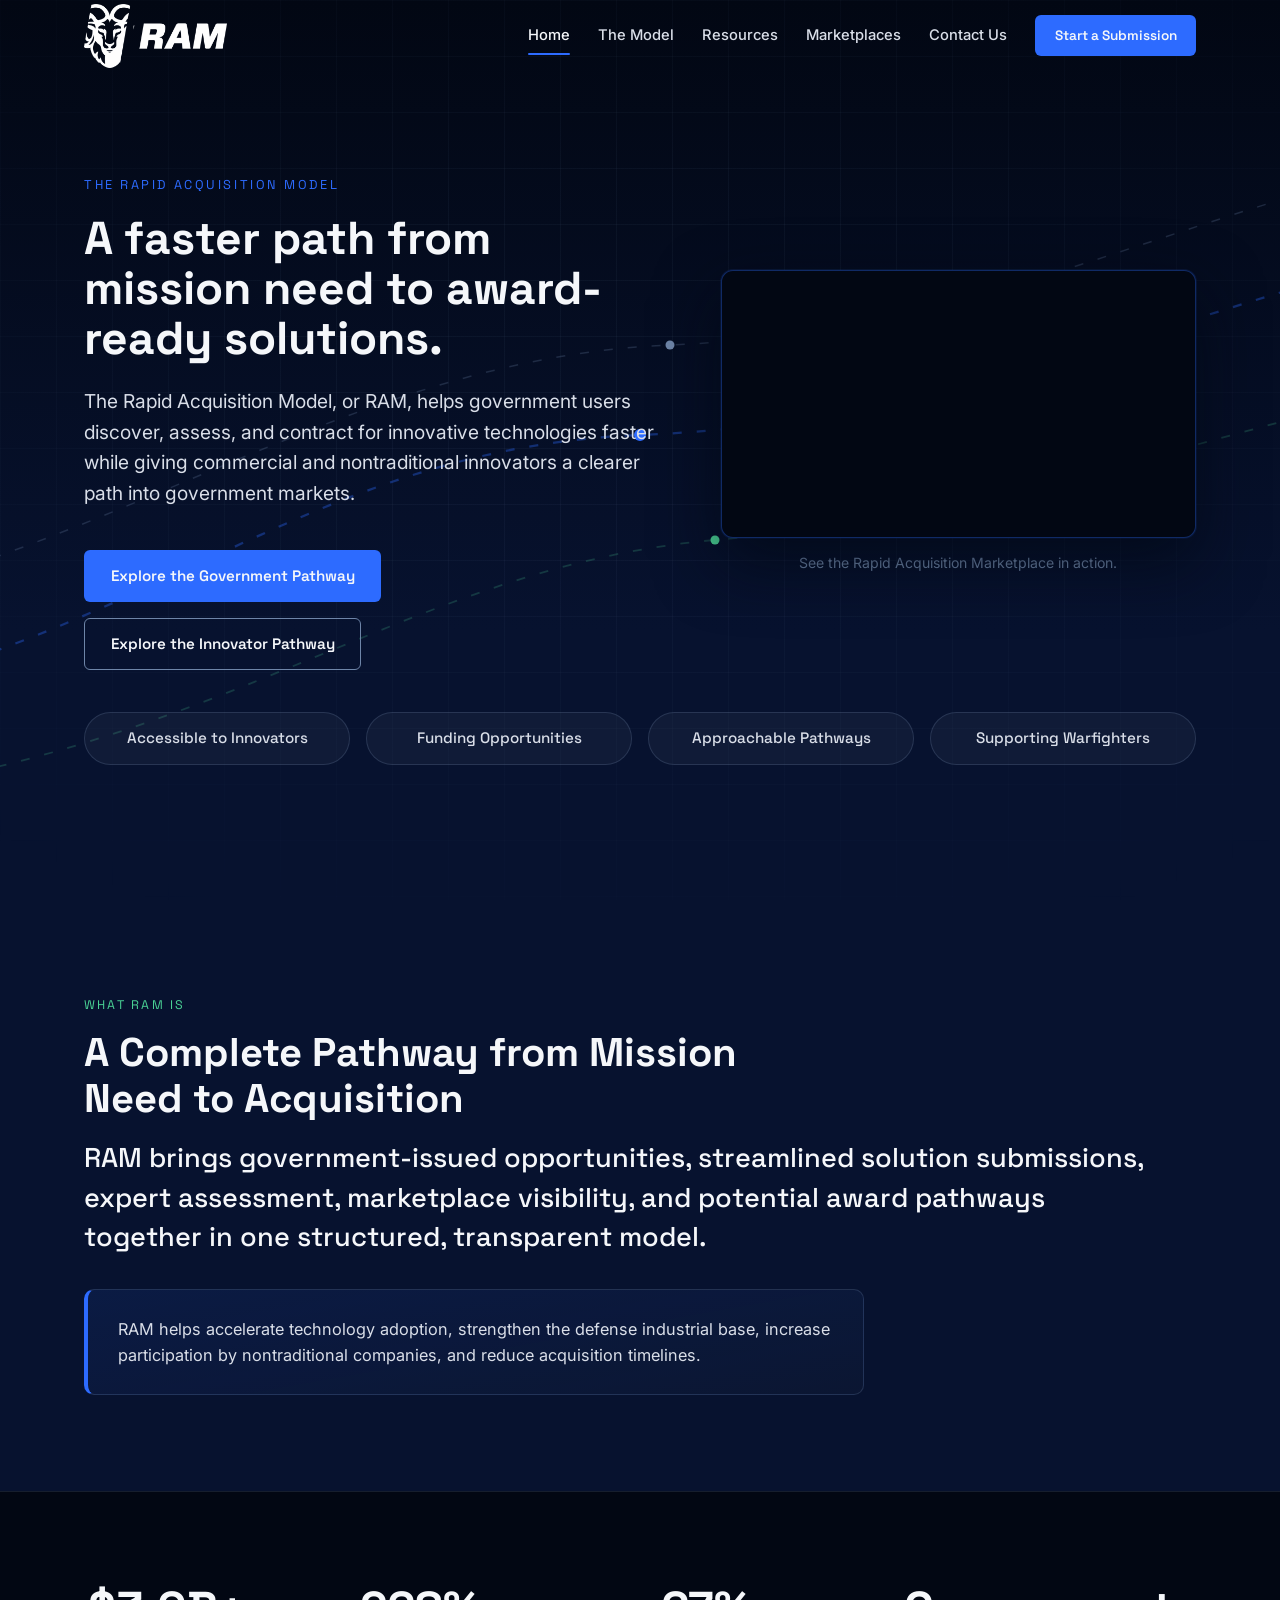
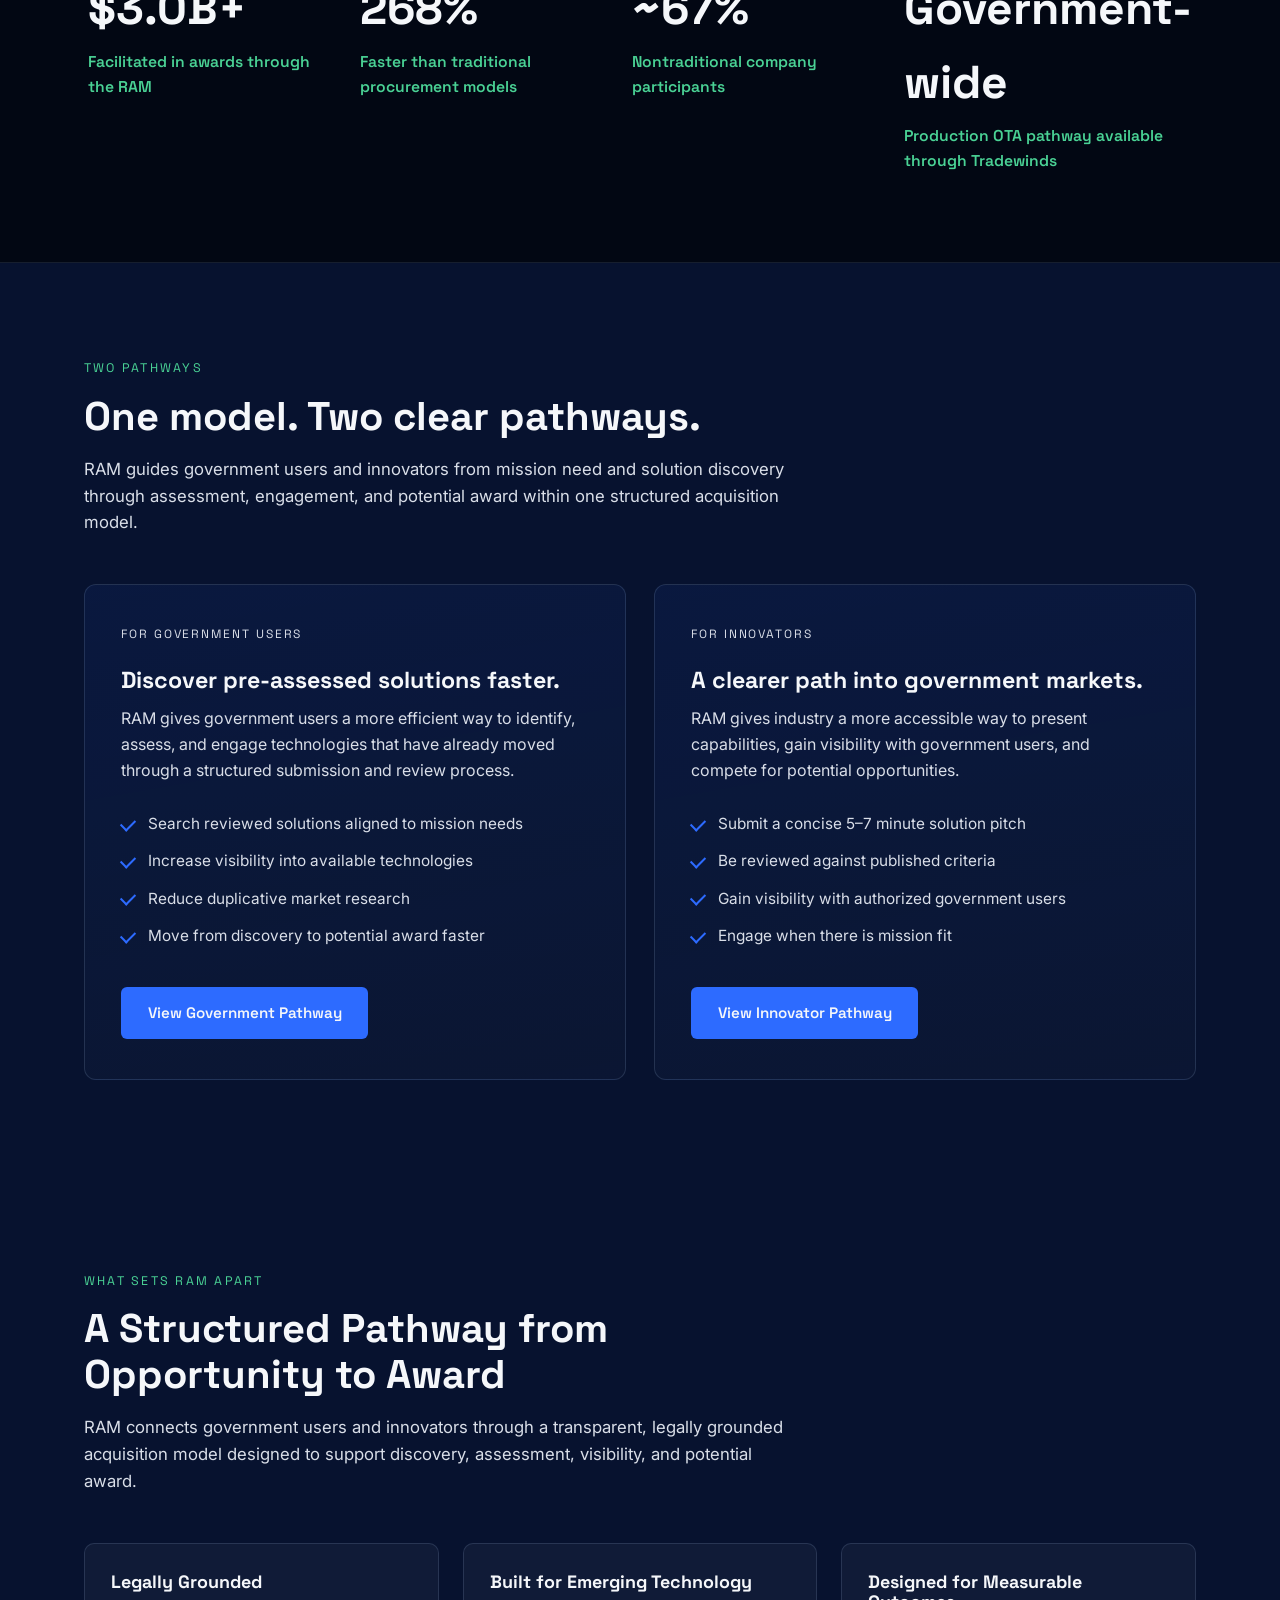
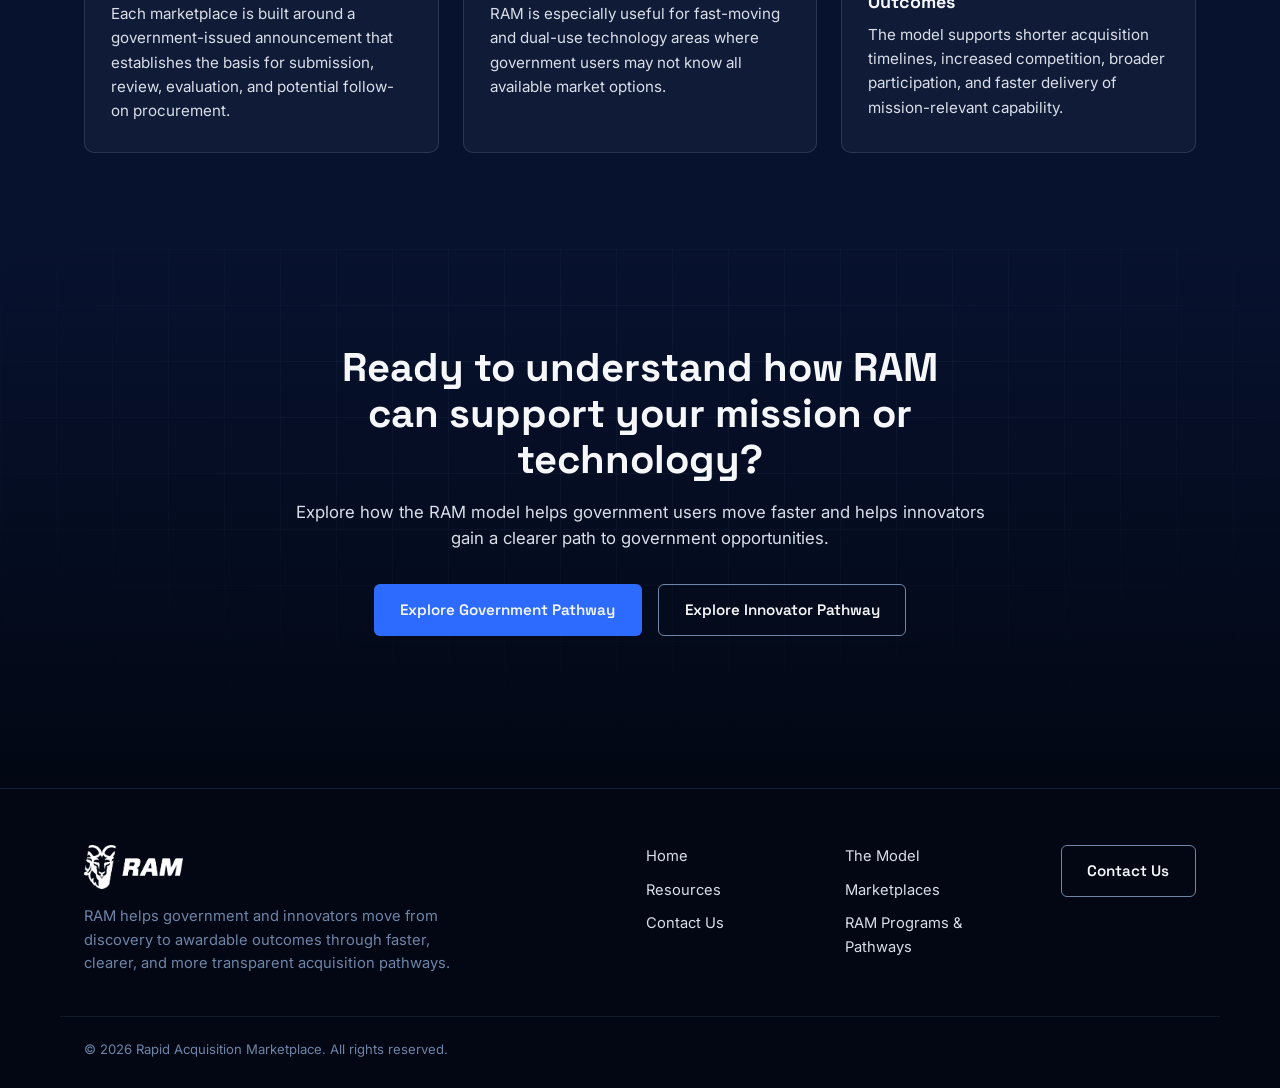
==== commit c8f8771b: "Apply July 2026 site updates Home: 'What RAM Is' becomes 'A Complete Pathway from Mission Need to Ac" ====
--- a/index.html
+++ b/index.html
@@ -12,7 +12,7 @@
   <link rel="preconnect" href="https://fonts.googleapis.com" />
   <link rel="preconnect" href="https://fonts.gstatic.com" crossorigin />
   <link href="https://fonts.googleapis.com/css2?family=Inter:wght@400;500;600&family=Space+Grotesk:wght@500;600;700&display=swap" rel="stylesheet" />
-  <link rel="stylesheet" href="styles.css?v=6" />
+  <link rel="stylesheet" href="styles.css?v=7" />
 </head>
 <body>
 
@@ -92,8 +92,8 @@
     <section class="section" id="what-ram-does">
       <div class="container">
         <p class="section-label reveal">What RAM Is</p>
-        <h2 class="reveal">More than a product catalogue.</h2>
-        <p class="statement reveal">RAM is not a product catalogue. It is a structured acquisition ecosystem that combines government-issued announcements, concise solution submissions, expert review, marketplace visibility, and potential award pathways in one transparent model.</p>
+        <h2 class="reveal">A Complete Pathway from Mission Need to Acquisition</h2>
+        <p class="statement reveal">RAM brings government-issued opportunities, streamlined solution submissions, expert assessment, marketplace visibility, and potential award pathways together in one structured, transparent model.</p>
         <div class="callout-box reveal">RAM helps accelerate technology adoption, strengthen the defense industrial base, increase participation by nontraditional companies, and reduce acquisition timelines.</div>
       </div>
     </section>
@@ -119,7 +119,6 @@
             <span class="metric-label">Production OTA pathway available through Tradewinds</span>
           </div>
         </div>
-        <p class="metric-note reveal">Tradewinds has become a leading acquisition pathway for AI, data, and digital capabilities across the Department of War, successfully transitioning from a prototype OTA to a production OTA vehicle available government-wide.</p>
       </div>
     </section>
 
@@ -128,7 +127,7 @@
       <div class="container">
         <p class="section-label reveal">Two Pathways</p>
         <h2 class="reveal">One model. Two clear pathways.</h2>
-        <p class="section-body reveal">RAM creates a structured process that both government users and innovators can navigate with confidence.</p>
+        <p class="section-body reveal">RAM guides government users and innovators from mission need and solution discovery through assessment, engagement, and potential award within one structured acquisition model.</p>
 
         <div class="audience-grid">
           <div class="audience-card reveal" id="government">
@@ -162,9 +161,9 @@
     <!-- ============ What Makes RAM Different ============ -->
     <section class="section model" id="different">
       <div class="container">
-        <p class="section-label reveal">What Makes RAM Different</p>
-        <h2 class="reveal">More than a searchable list of products.</h2>
-        <p class="section-body reveal">RAM is a structured acquisition model designed to connect government users and innovators through a transparent, legally grounded process.</p>
+        <p class="section-label reveal">What Sets RAM Apart</p>
+        <h2 class="reveal">A Structured Pathway from Opportunity to Award</h2>
+        <p class="section-body reveal">RAM connects government users and innovators through a transparent, legally grounded acquisition model designed to support discovery, assessment, visibility, and potential award.</p>
 
         <div class="card-row">
           <div class="info-card reveal">
--- a/styles.css
+++ b/styles.css
@@ -646,32 +646,6 @@
 .card-cta::after { content: " \2192"; transition: margin-left 0.15s ease; }
 .card-cta:hover::after { margin-left: 4px; }
 
-/* ============ Applied across government ============ */
-.org-grid {
-  display: grid;
-  grid-template-columns: repeat(4, 1fr);
-  gap: 20px;
-  margin-top: 3rem;
-}
-
-.org-card {
-  font-family: var(--font-heading);
-  font-weight: 600;
-  font-size: 1rem;
-  text-align: center;
-  display: flex;
-  align-items: center;
-  justify-content: center;
-  min-height: 110px;
-  padding: 20px;
-  border: 1px solid var(--card-border);
-  border-radius: 10px;
-  color: var(--gray);
-  background: var(--card-bg);
-  transition: border-color 0.2s ease, color 0.2s ease;
-}
-.org-card:hover { border-color: var(--steel); color: var(--offwhite); }
-
 /* ============ Impact pillars ============ */
 .impact { background: var(--midnight); }
 
@@ -1195,6 +1169,45 @@
 }
 a.contact-path-card .card-cta { margin-top: 1rem; }
 
+/* Agency logo grid — each cell shows the approved logo file, or falls back to
+   the agency name until that file is added to assets/agencies/. */
+.agency-grid {
+  display: grid;
+  grid-template-columns: repeat(5, 1fr);
+  gap: 20px;
+}
+
+.agency-logo {
+  display: flex;
+  align-items: center;
+  justify-content: center;
+  min-height: 120px;
+  padding: 22px 18px;
+  border: 1px solid var(--card-border);
+  border-radius: 10px;
+  background: var(--card-bg);
+  transition: border-color 0.2s ease, transform 0.2s ease;
+}
+.agency-logo:hover { border-color: var(--steel); transform: translateY(-2px); }
+
+.agency-logo img {
+  max-height: 68px;
+  max-width: 100%;
+  width: auto;
+  object-fit: contain;
+}
+
+.agency-logo .agency-name {
+  display: none;
+  font-family: var(--font-heading);
+  font-weight: 600;
+  font-size: 0.95rem;
+  line-height: 1.3;
+  text-align: center;
+  color: var(--gray);
+}
+.agency-logo.logo-missing .agency-name { display: block; }
+
 /* Caption above the marketplace-sponsors grid */
 .org-caption {
   font-family: var(--font-heading);
@@ -1234,7 +1247,7 @@
   .metric-grid { grid-template-columns: repeat(2, 1fr); gap: 36px 28px; }
   .outcomes-row { grid-template-columns: repeat(2, 1fr); }
   .pillar-grid { grid-template-columns: repeat(2, 1fr); }
-  .org-grid { grid-template-columns: repeat(2, 1fr); }
+  .agency-grid { grid-template-columns: repeat(3, 1fr); }
   .card-row { grid-template-columns: 1fr; }
   .model-cards { grid-template-columns: 1fr; }
   .resource-grid { grid-template-columns: repeat(2, 1fr); }
@@ -1289,7 +1302,8 @@
   .hero { padding-top: calc(var(--header-h) + 40px); }
   .brand-logo { height: 44px; }
   .metric-grid { grid-template-columns: 1fr 1fr; gap: 28px 18px; }
-  .outcomes-row, .pillar-grid, .org-grid, .proof-chips { grid-template-columns: 1fr; }
+  .outcomes-row, .pillar-grid, .proof-chips { grid-template-columns: 1fr; }
+  .agency-grid { grid-template-columns: repeat(2, 1fr); }
   .form-grid { grid-template-columns: 1fr; }
   .contact-form { padding: 28px 20px; }
   .resource-grid { grid-template-columns: 1fr; }
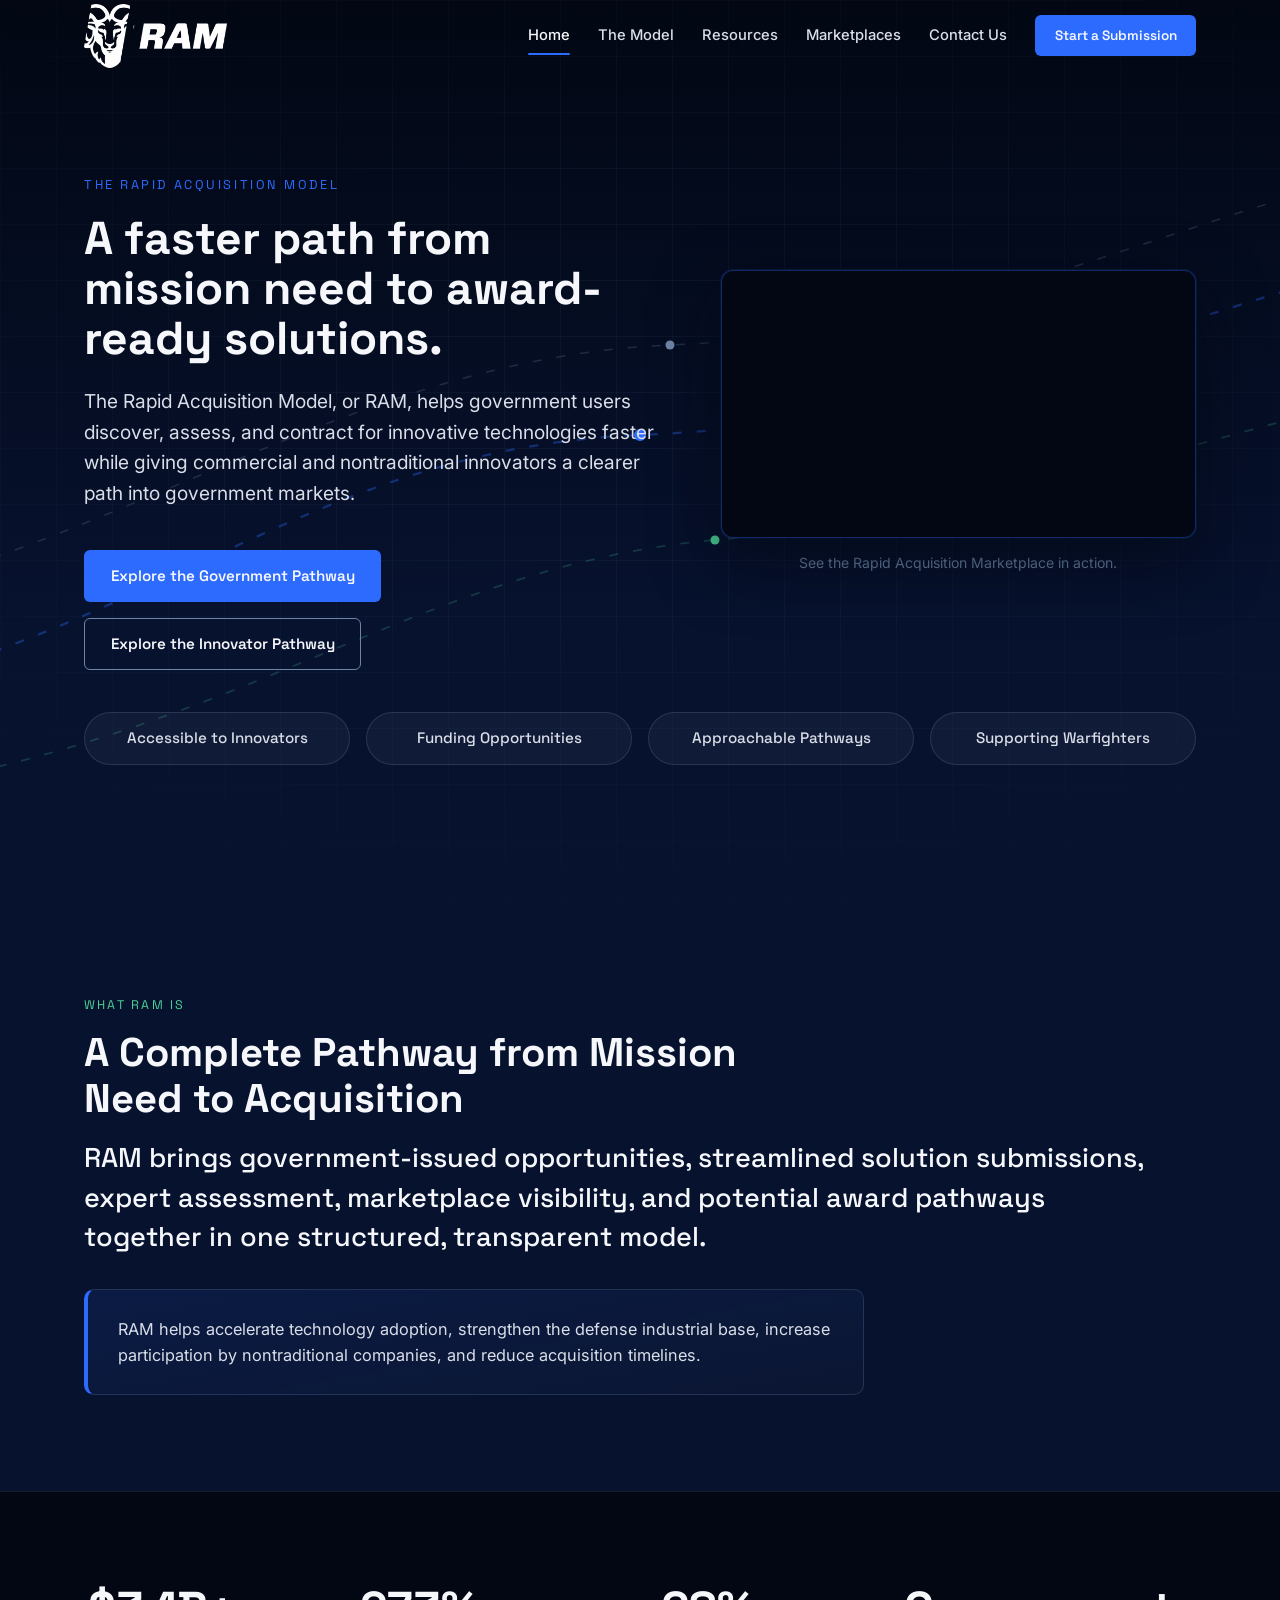
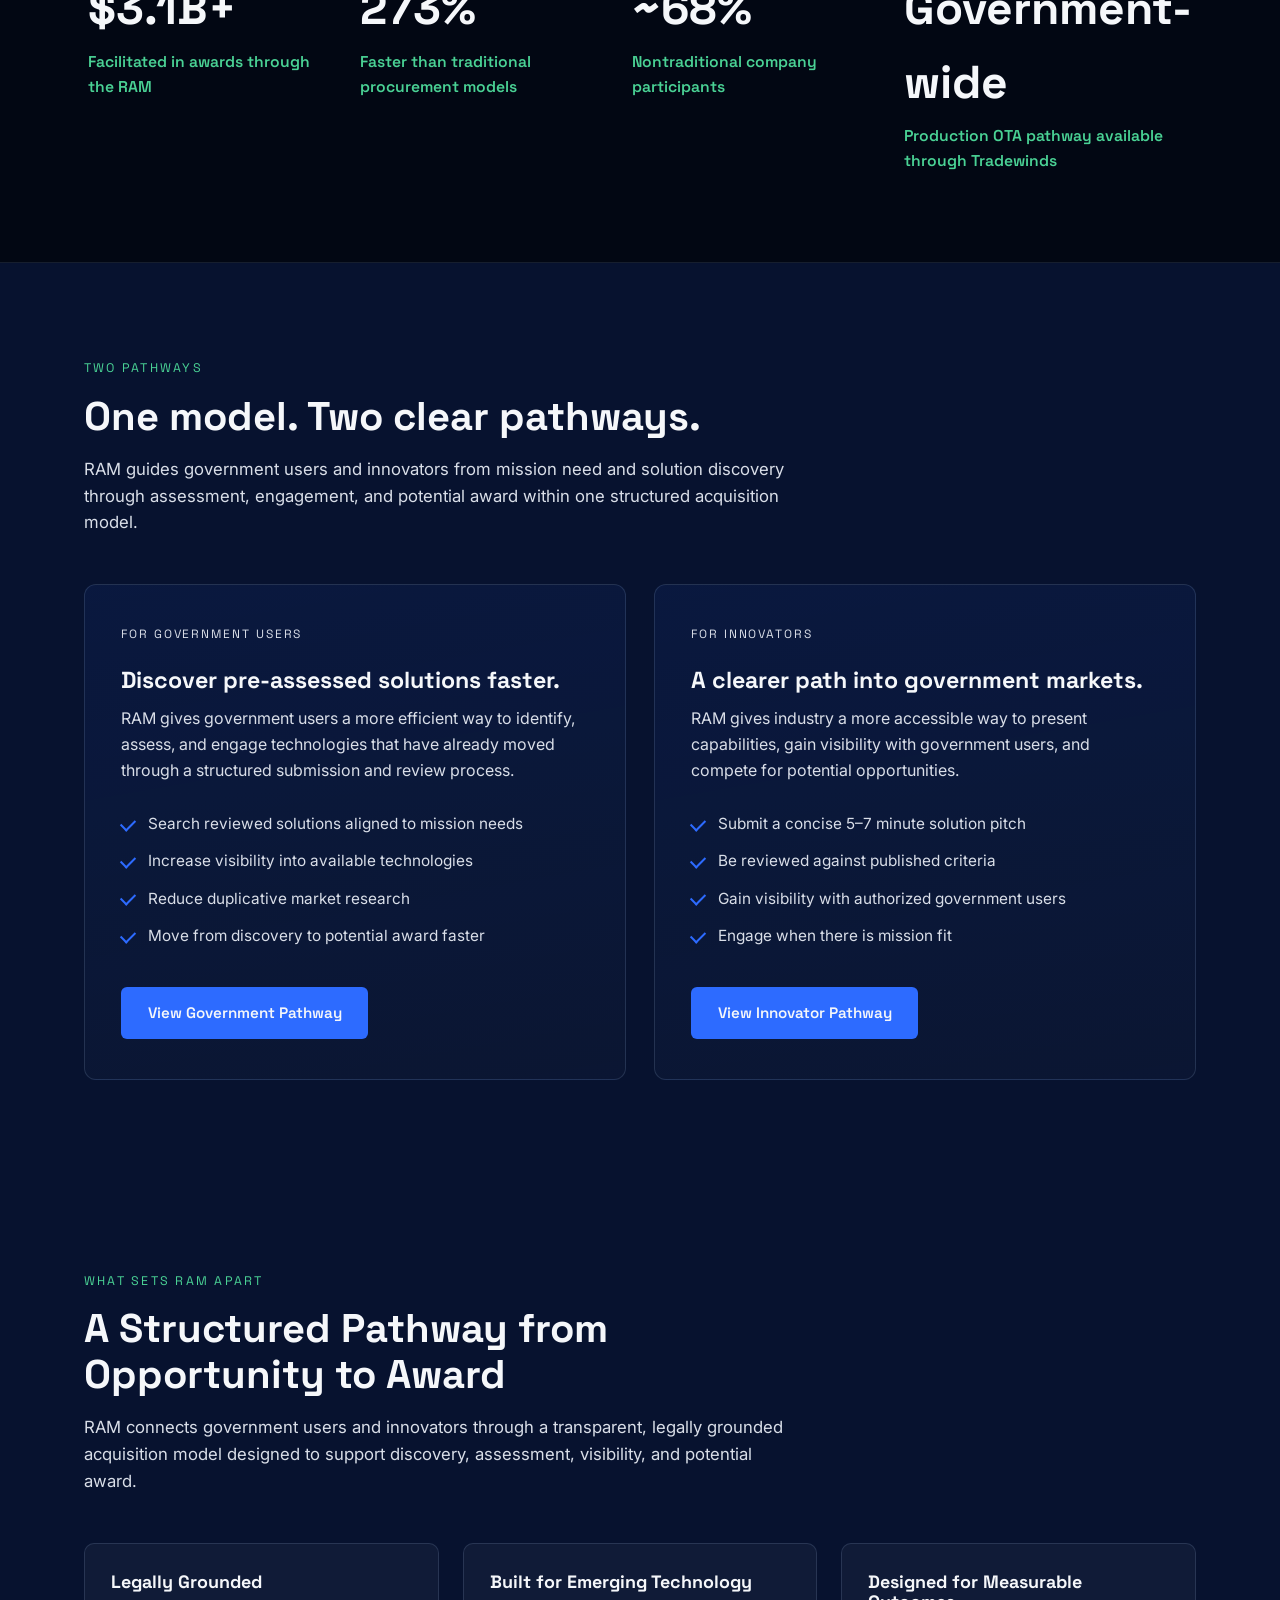
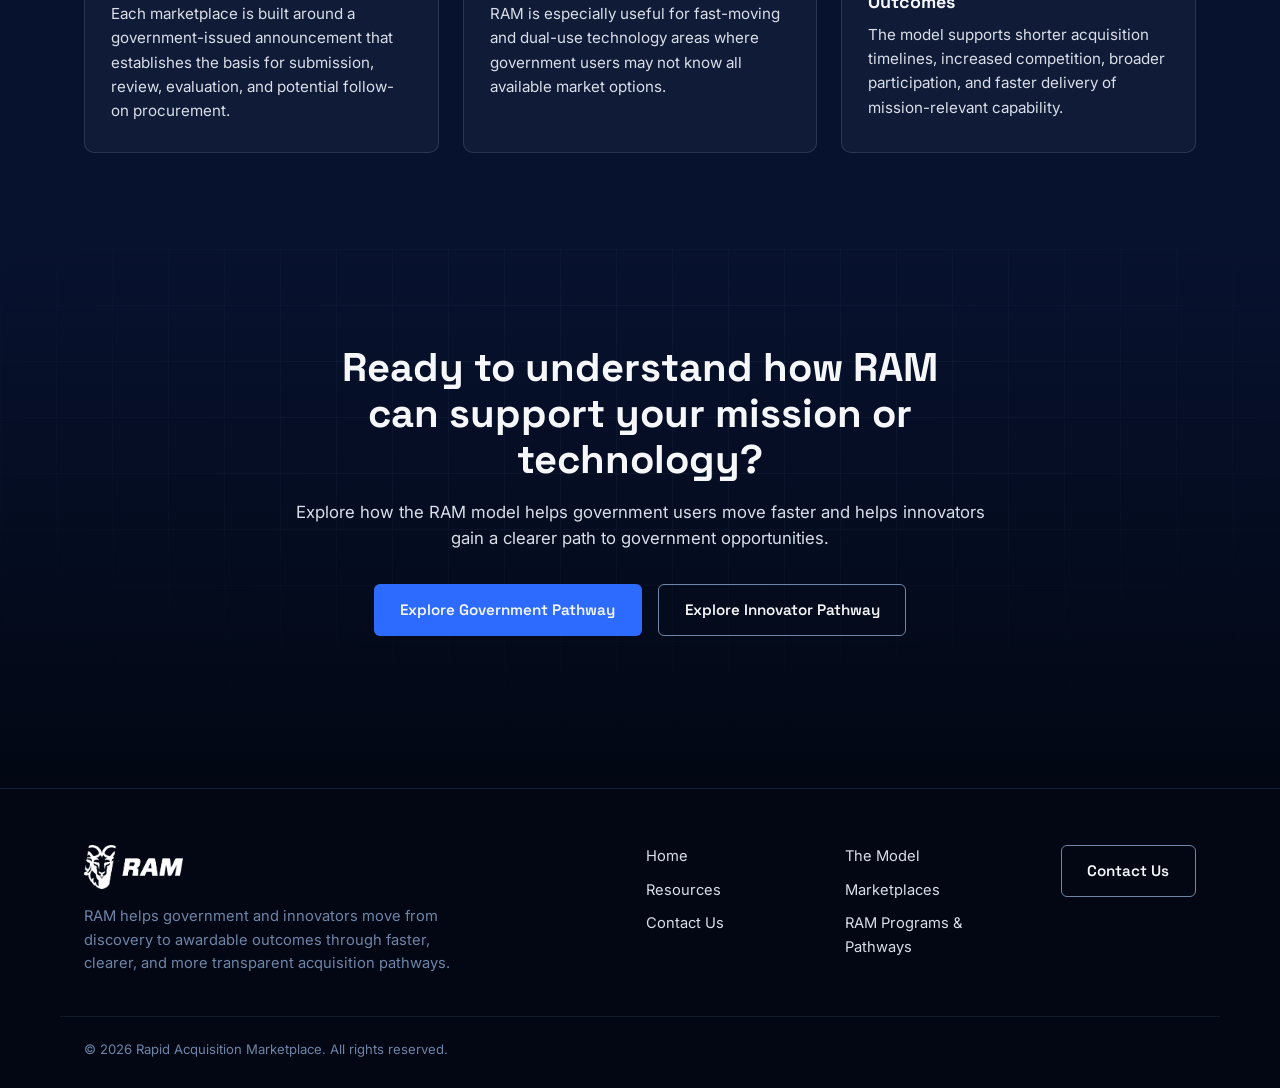
==== commit 99ba919e: "Simplify marketplace cards and update IARPA description Removed the Audience and Capability Area row" ====
--- a/index.html
+++ b/index.html
@@ -12,7 +12,7 @@
   <link rel="preconnect" href="https://fonts.googleapis.com" />
   <link rel="preconnect" href="https://fonts.gstatic.com" crossorigin />
   <link href="https://fonts.googleapis.com/css2?family=Inter:wght@400;500;600&family=Space+Grotesk:wght@500;600;700&display=swap" rel="stylesheet" />
-  <link rel="stylesheet" href="styles.css?v=7" />
+  <link rel="stylesheet" href="styles.css?v=9" />
 </head>
 <body>
 
--- a/styles.css
+++ b/styles.css
@@ -621,20 +621,6 @@
 .marketplace-card h3 { font-size: 1.25rem; margin-bottom: 0.6rem; }
 .marketplace-card > p { color: var(--gray); font-size: 0.96rem; margin-bottom: 1.2rem; }
 
-.marketplace-card dl {
-  display: grid;
-  gap: 10px;
-  margin-bottom: 1.4rem;
-}
-.marketplace-card dt {
-  font-size: 0.7rem;
-  font-weight: 600;
-  text-transform: uppercase;
-  letter-spacing: 0.12em;
-  color: var(--steel);
-}
-.marketplace-card dd { font-size: 0.9rem; color: var(--gray); }
-
 .card-cta {
   margin-top: auto;
   font-family: var(--font-heading);
@@ -1190,11 +1176,11 @@
 }
 .agency-logo:hover { border-color: var(--steel); transform: translateY(-2px); }
 
+/* Every logo file is centred on an identical 2.5:1 transparent canvas, so a
+   full-width image gives each mark the same footprint and optical weight. */
 .agency-logo img {
-  max-height: 68px;
-  max-width: 100%;
-  width: auto;
-  object-fit: contain;
+  width: 100%;
+  height: auto;
 }
 
 .agency-logo .agency-name {
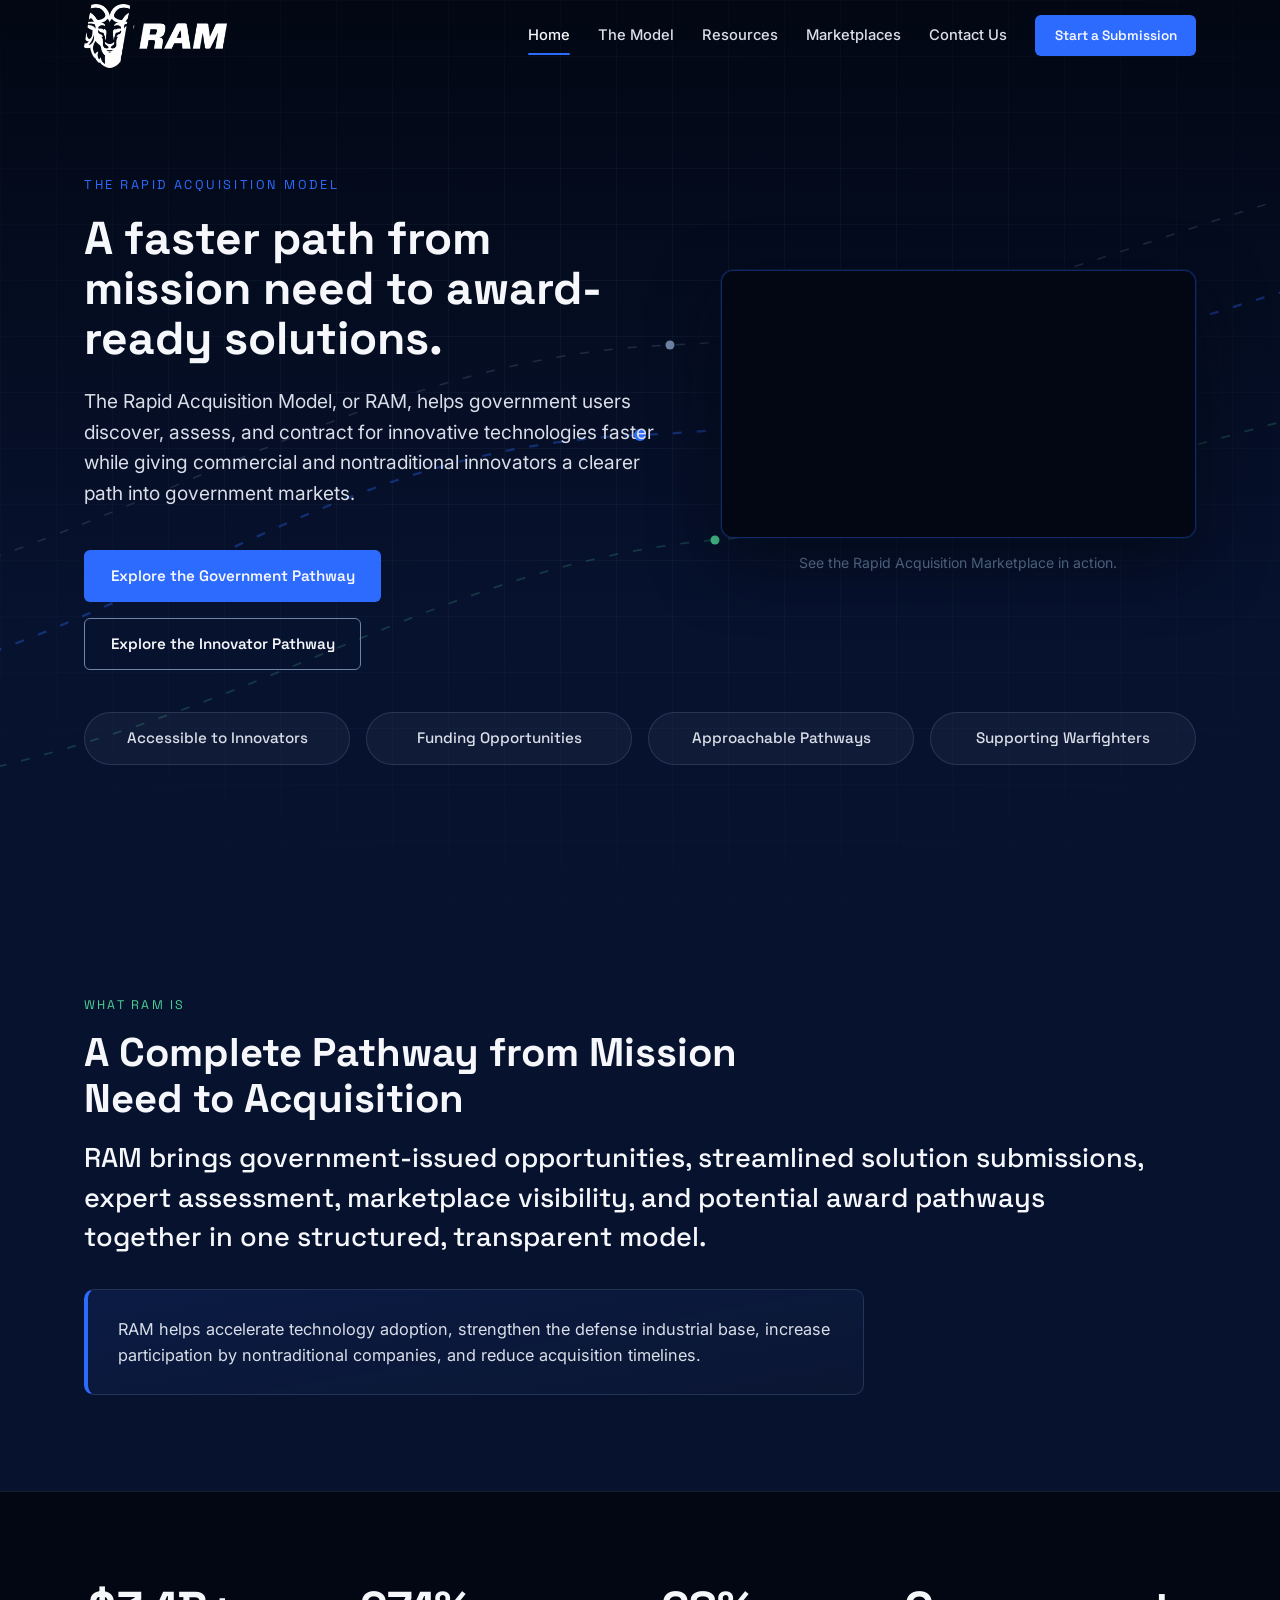
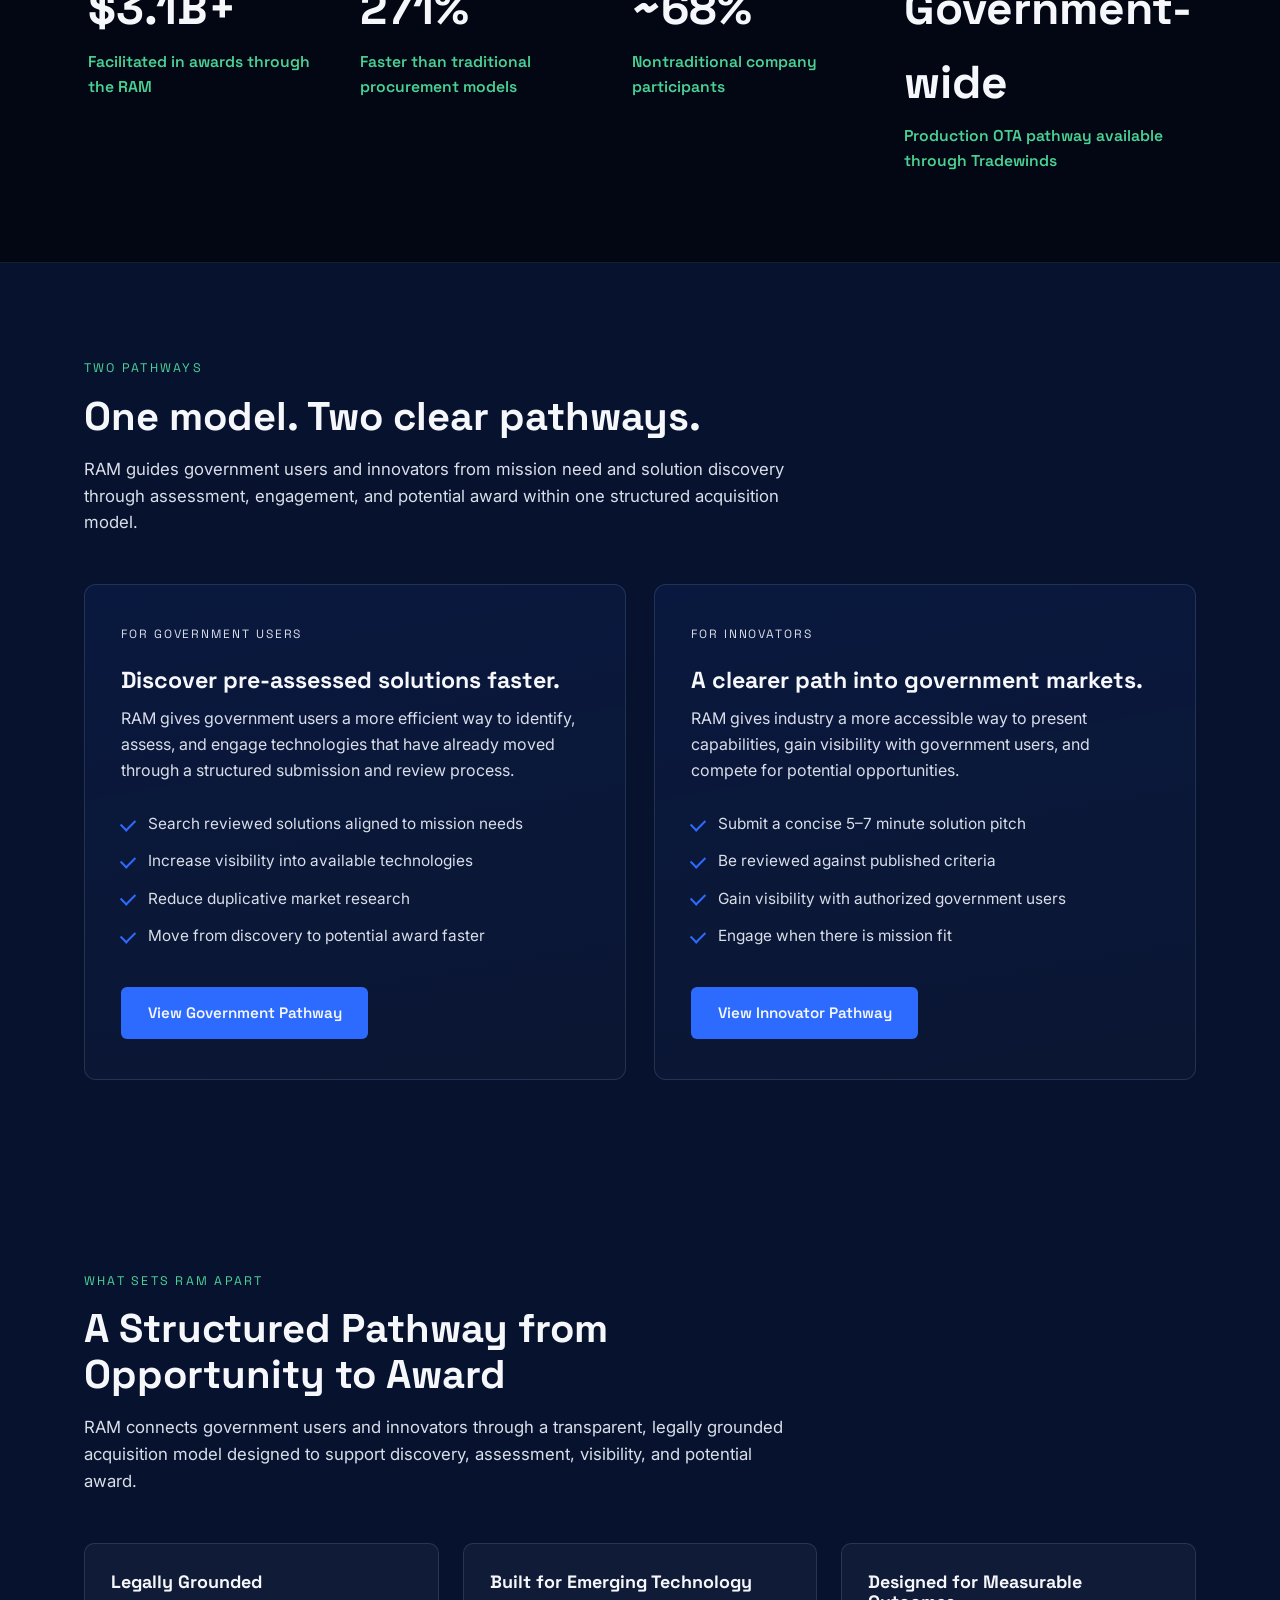
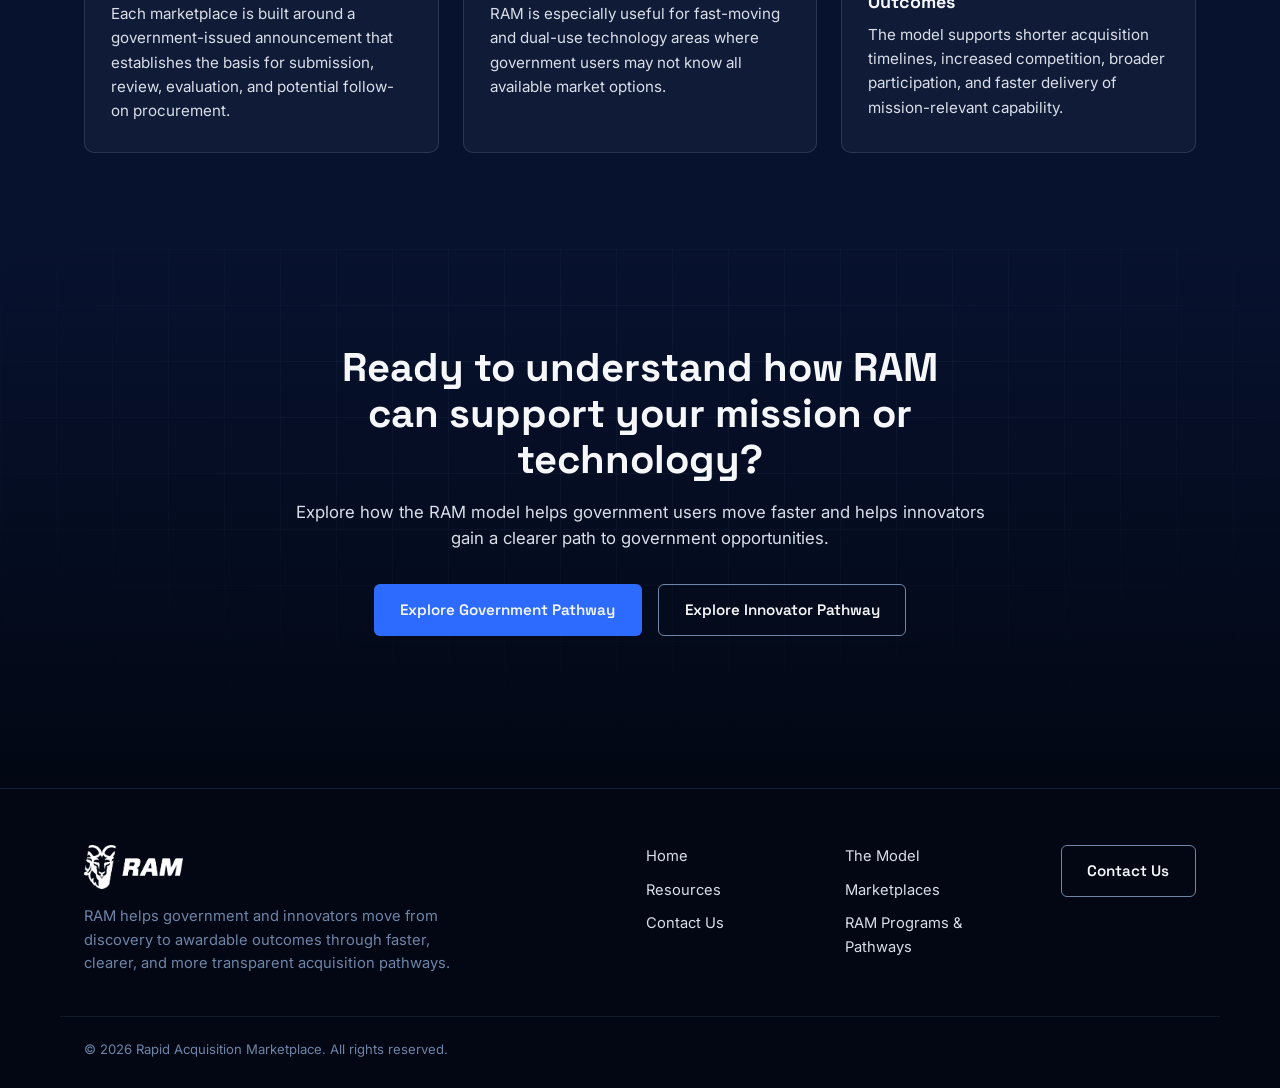
==== commit 538de12c: "Wire the contact form to Web3Forms so inquiries are actually delivered The form previously called pr" ====
--- a/index.html
+++ b/index.html
@@ -12,7 +12,7 @@
   <link rel="preconnect" href="https://fonts.googleapis.com" />
   <link rel="preconnect" href="https://fonts.gstatic.com" crossorigin />
   <link href="https://fonts.googleapis.com/css2?family=Inter:wght@400;500;600&family=Space+Grotesk:wght@500;600;700&display=swap" rel="stylesheet" />
-  <link rel="stylesheet" href="styles.css?v=9" />
+  <link rel="stylesheet" href="styles.css?v=10" />
 </head>
 <body>
 
--- a/styles.css
+++ b/styles.css
@@ -861,6 +861,9 @@
   color: var(--green);
   font-weight: 500;
 }
+
+/* Shown when the submission could not be delivered. */
+.form-confirmation.is-error { color: #FF9A8B; }
 
 /* ============ Footer ============ */
 .site-footer {
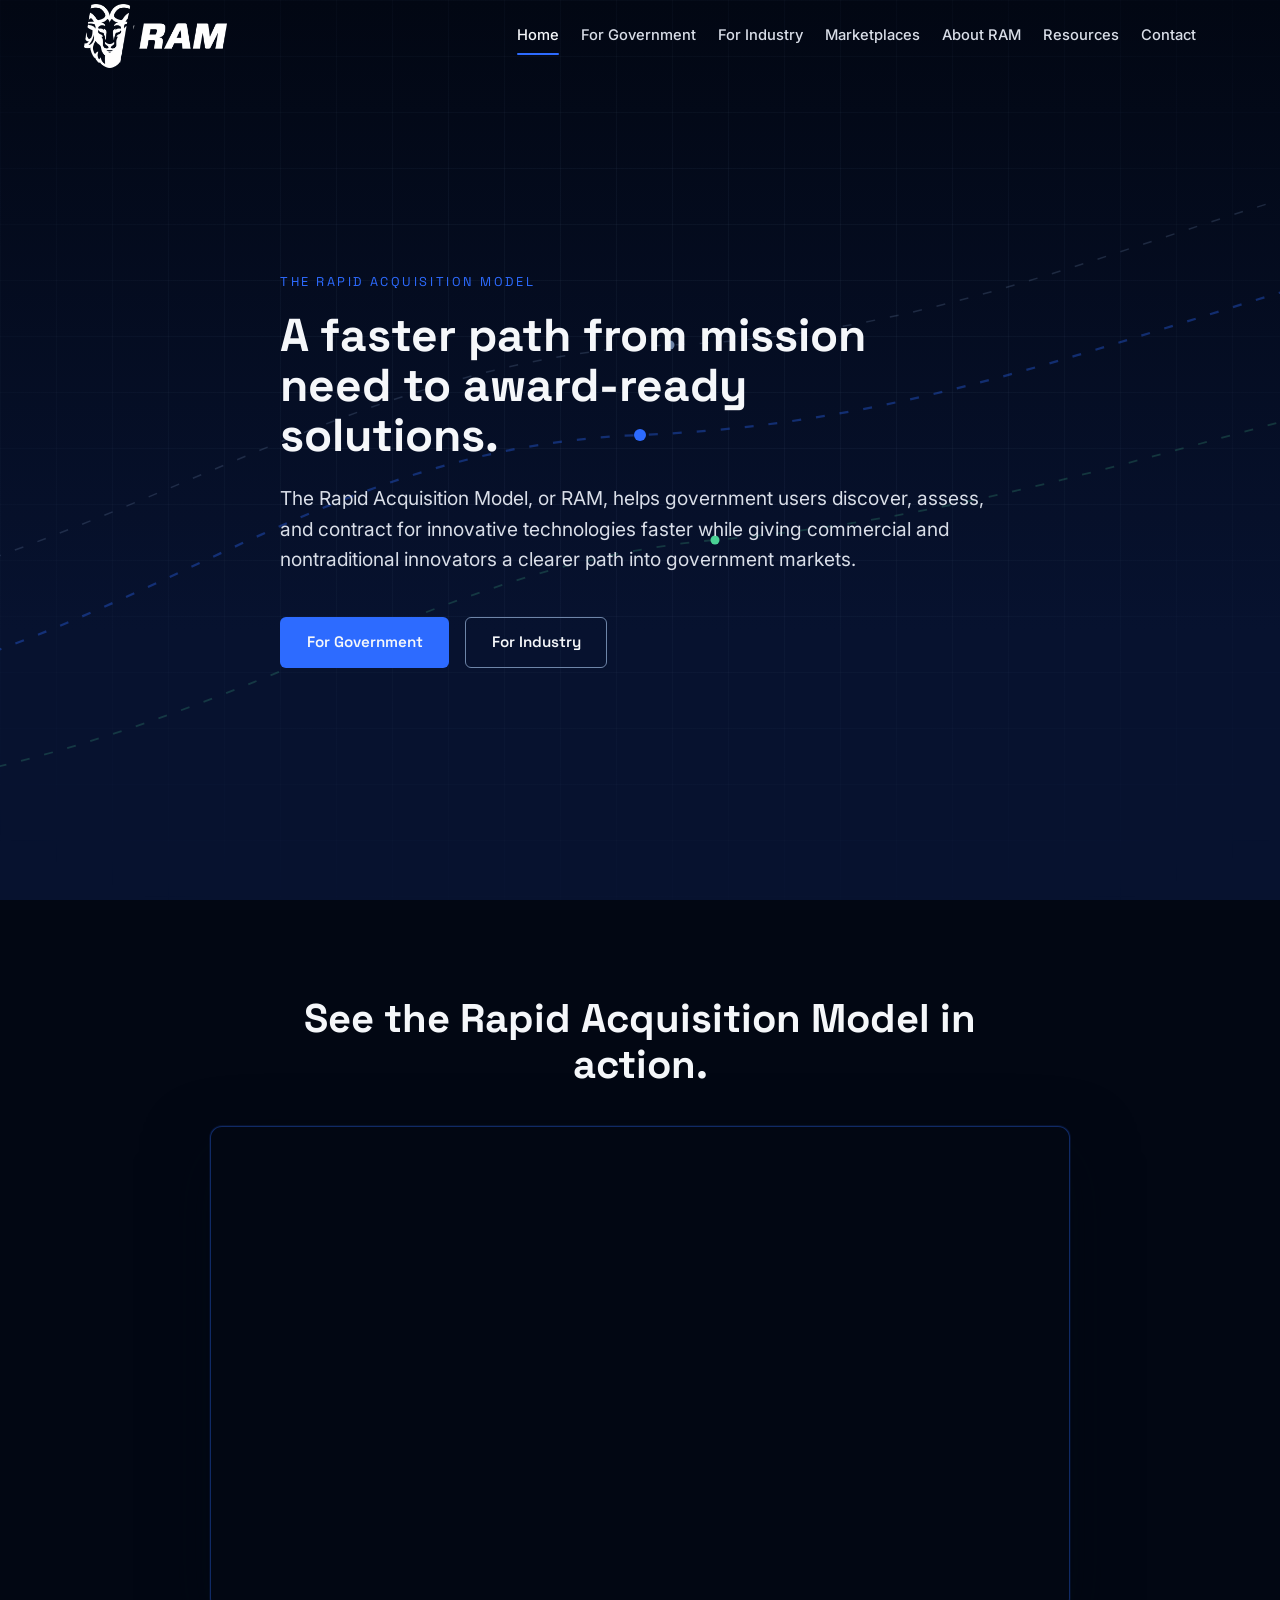
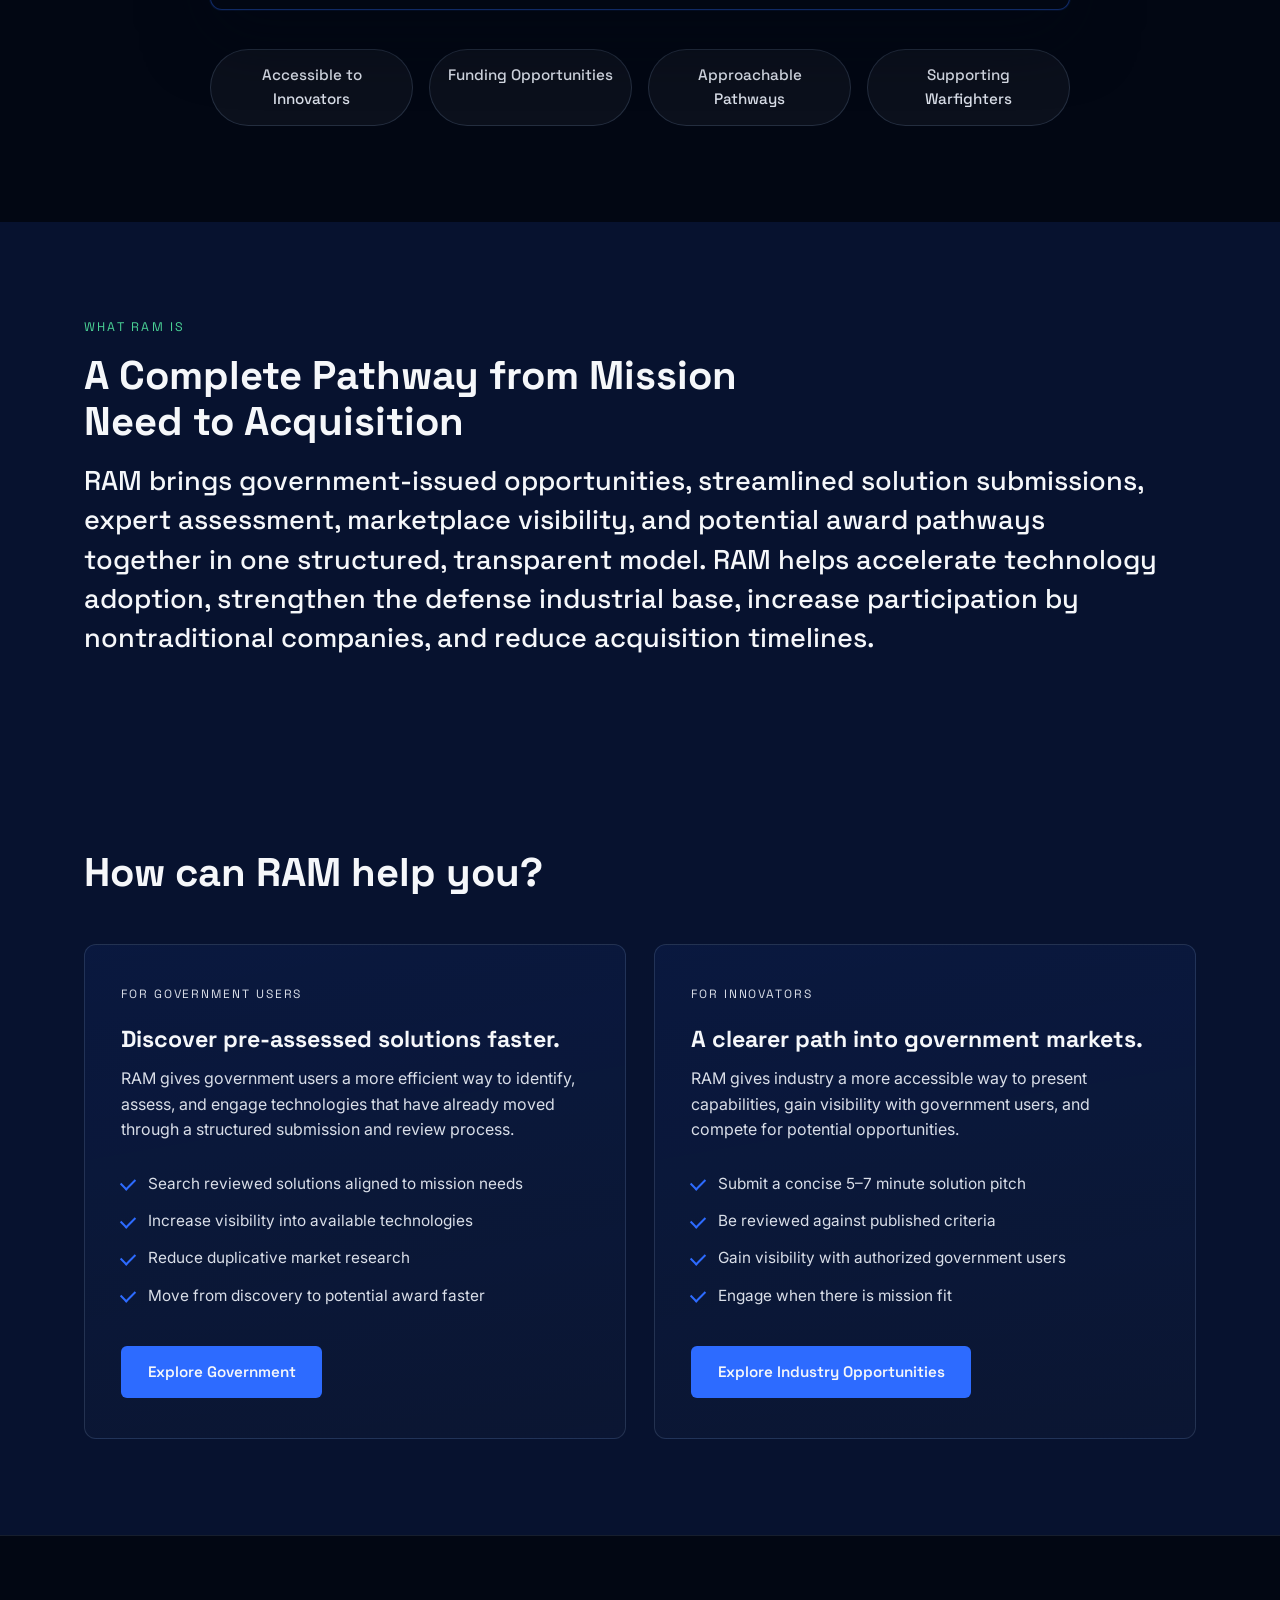
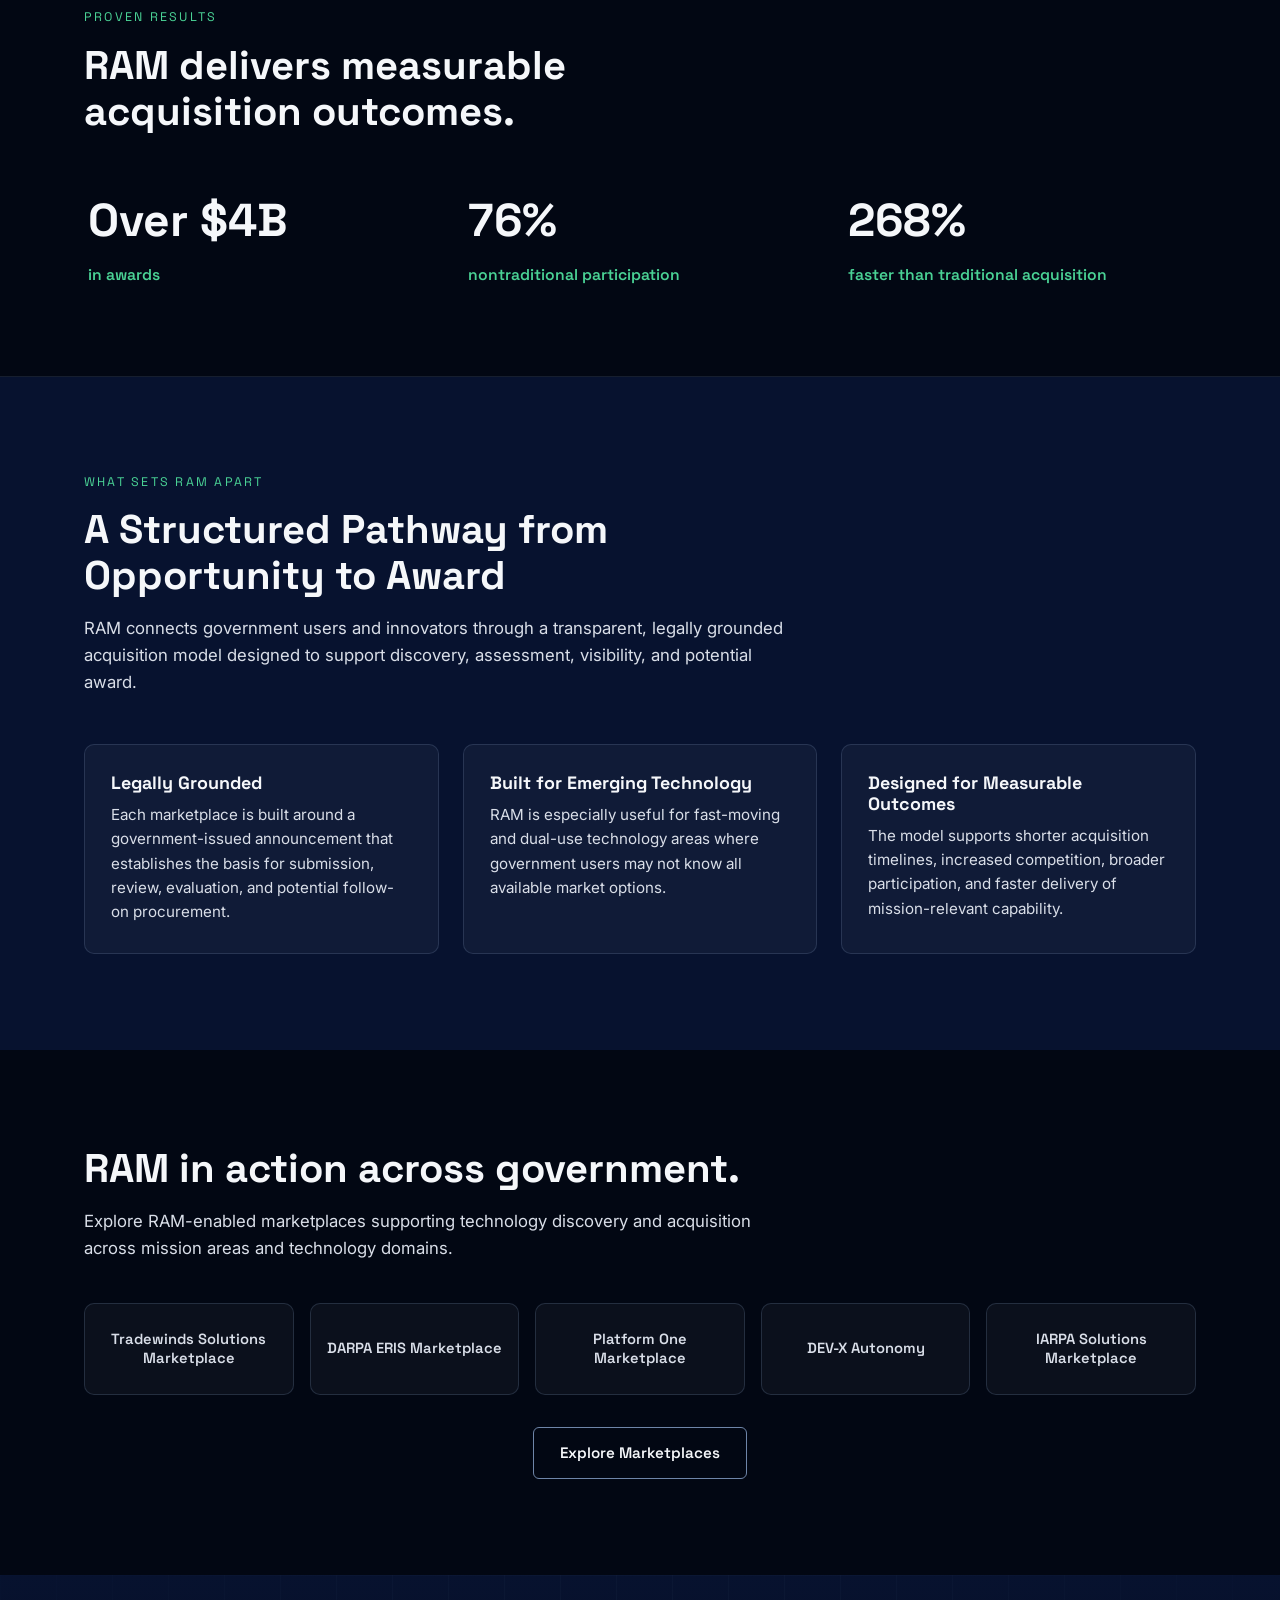
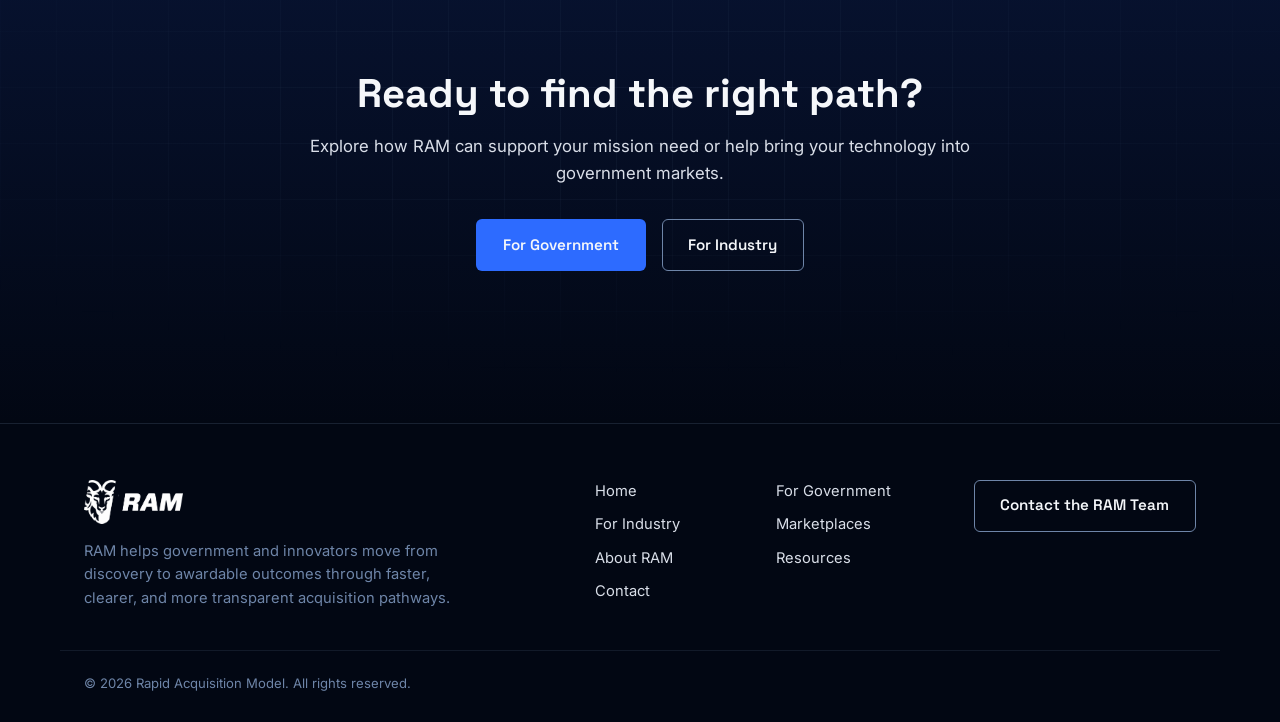
==== commit b6690c90: "Restructure site to the Aug 2026 audience-routed layout Navigation becomes Home | For Government | F" ====
--- a/index.html
+++ b/index.html
@@ -3,32 +3,33 @@
 <head>
   <meta charset="UTF-8" />
   <meta name="viewport" content="width=device-width, initial-scale=1.0" />
-  <title>Rapid Acquisition Marketplace | Accelerating Government Technology Acquisition</title>
-  <meta name="description" content="The Rapid Acquisition Marketplace, or RAM, helps government users discover, assess, and contract for innovative technologies faster while giving commercial and nontraditional innovators a clearer path into government markets." />
-  <meta name="keywords" content="Rapid Acquisition Marketplace, RAM marketplace, government acquisition innovation, defense technology acquisition, acquisition marketplace, nontraditional defense vendors, emerging technology procurement, award-ready solutions, ARI RAM" />
-  <meta property="og:title" content="Rapid Acquisition Marketplace | Accelerating Government Technology Acquisition" />
-  <meta property="og:description" content="The Rapid Acquisition Marketplace helps government users discover, assess, and contract for innovative technologies faster while giving innovators a clearer path into government markets." />
+  <title>Rapid Acquisition Model | Accelerating Government Technology Acquisition</title>
+  <meta name="description" content="The Rapid Acquisition Model, or RAM, helps government users discover, assess, and contract for innovative technologies faster while giving commercial and nontraditional innovators a clearer path into government markets." />
+  <meta name="keywords" content="Rapid Acquisition Model, RAM marketplace, government acquisition innovation, defense technology acquisition, acquisition marketplace, nontraditional defense vendors, emerging technology procurement, award-ready solutions, ARI RAM" />
+  <meta property="og:title" content="Rapid Acquisition Model | Accelerating Government Technology Acquisition" />
+  <meta property="og:description" content="RAM helps government users discover, assess, and contract for innovative technologies faster while giving innovators a clearer path into government markets." />
   <meta property="og:type" content="website" />
   <link rel="preconnect" href="https://fonts.googleapis.com" />
   <link rel="preconnect" href="https://fonts.gstatic.com" crossorigin />
   <link href="https://fonts.googleapis.com/css2?family=Inter:wght@400;500;600&family=Space+Grotesk:wght@500;600;700&display=swap" rel="stylesheet" />
-  <link rel="stylesheet" href="styles.css?v=10" />
+  <link rel="stylesheet" href="styles.css?v=11" />
 </head>
 <body>
 
   <header class="site-header" id="siteHeader">
     <div class="header-inner">
-      <a href="./" class="brand" aria-label="Rapid Acquisition Marketplace home">
+      <a href="./" class="brand" aria-label="Rapid Acquisition Model home">
         <img class="brand-logo" src="assets/ram-logo.png?v=3" alt="RAM — Rapid Acquisition Marketplace" />
       </a>
 
       <nav class="main-nav" id="mainNav" aria-label="Primary">
         <a href="./" class="active" aria-current="page">Home</a>
-        <a href="the-model/">The Model</a>
+        <a href="government/">For Government</a>
+        <a href="industry/">For Industry</a>
+        <a href="marketplaces/">Marketplaces</a>
+        <a href="about/">About RAM</a>
         <a href="resources/">Resources</a>
-        <a href="marketplaces/">Marketplaces</a>
-        <a href="contact/">Contact Us</a>
-        <a href="marketplaces/" class="btn btn-primary nav-cta">Start a Submission</a>
+        <a href="contact/">Contact</a>
       </nav>
 
       <button class="menu-toggle" id="menuToggle" aria-expanded="false" aria-controls="mainNav" aria-label="Toggle navigation menu">
@@ -39,7 +40,7 @@
 
   <main id="top">
 
-    <!-- ============ Hero ============ -->
+    <!-- ============ Section 1 — Hero ============ -->
     <section class="hero" id="overview">
       <div class="hero-bg" aria-hidden="true">
         <div class="grid-overlay"></div>
@@ -54,32 +55,30 @@
       </div>
 
       <div class="container hero-content">
-        <div class="hero-grid">
-          <div class="hero-text">
-            <p class="hero-kicker">The Rapid Acquisition Model</p>
-            <h1>A faster path from mission need to award-ready solutions.</h1>
-            <p class="hero-sub">The Rapid Acquisition Model, or RAM, helps government users discover, assess, and contract for innovative technologies faster while giving commercial and nontraditional innovators a clearer path into government markets.</p>
-            <div class="hero-ctas">
-              <a href="the-model/#government" class="btn btn-primary">Explore the Government Pathway</a>
-              <a href="the-model/#innovators" class="btn btn-secondary">Explore the Innovator Pathway</a>
-            </div>
-          </div>
-
-          <div class="hero-video">
-            <div class="video-frame">
-              <iframe
-                src="https://www.youtube-nocookie.com/embed/e688KErAKjA"
-                title="Rapid Acquisition Marketplace overview video"
-                loading="lazy"
-                allow="accelerometer; autoplay; clipboard-write; encrypted-media; gyroscope; picture-in-picture; web-share"
-                referrerpolicy="strict-origin-when-cross-origin"
-                allowfullscreen></iframe>
-            </div>
-            <p class="video-caption">See the Rapid Acquisition Marketplace in action.</p>
-          </div>
-        </div>
-
-        <ul class="proof-chips" aria-label="RAM value highlights">
+        <p class="hero-kicker">The Rapid Acquisition Model</p>
+        <h1>A faster path from mission need to award-ready solutions.</h1>
+        <p class="hero-sub">The Rapid Acquisition Model, or RAM, helps government users discover, assess, and contract for innovative technologies faster while giving commercial and nontraditional innovators a clearer path into government markets.</p>
+        <div class="hero-ctas">
+          <a href="government/" class="btn btn-primary">For Government</a>
+          <a href="industry/" class="btn btn-secondary">For Industry</a>
+        </div>
+      </div>
+    </section>
+
+    <!-- ============ Section 2 — Overview video ============ -->
+    <section class="section video-section" id="overview-video">
+      <div class="container">
+        <h2 class="reveal">See the Rapid Acquisition Model in action.</h2>
+        <div class="video-frame reveal">
+          <iframe
+            src="https://www.youtube-nocookie.com/embed/e688KErAKjA"
+            title="Rapid Acquisition Model overview video"
+            loading="lazy"
+            allow="accelerometer; autoplay; clipboard-write; encrypted-media; gyroscope; picture-in-picture; web-share"
+            referrerpolicy="strict-origin-when-cross-origin"
+            allowfullscreen></iframe>
+        </div>
+        <ul class="proof-chips reveal" aria-label="RAM value highlights">
           <li>Accessible to Innovators</li>
           <li>Funding Opportunities</li>
           <li>Approachable Pathways</li>
@@ -88,49 +87,22 @@
       </div>
     </section>
 
-    <!-- ============ What RAM Does (BLUF) ============ -->
-    <section class="section" id="what-ram-does">
+    <!-- ============ Section 3 — What RAM Is ============ -->
+    <section class="section" id="what-ram-is">
       <div class="container">
         <p class="section-label reveal">What RAM Is</p>
         <h2 class="reveal">A Complete Pathway from Mission Need to Acquisition</h2>
-        <p class="statement reveal">RAM brings government-issued opportunities, streamlined solution submissions, expert assessment, marketplace visibility, and potential award pathways together in one structured, transparent model.</p>
-        <div class="callout-box reveal">RAM helps accelerate technology adoption, strengthen the defense industrial base, increase participation by nontraditional companies, and reduce acquisition timelines.</div>
-      </div>
-    </section>
-
-    <!-- ============ Metrics Strip ============ -->
-    <section class="metrics" id="metrics">
-      <div class="container">
-        <div class="metric-grid">
-          <div class="metric-card reveal">
-            <span class="metric-value"><span class="count" data-prefix="$" data-target="3.4" data-decimals="1" data-suffix="B+">$0.0B+</span></span>
-            <span class="metric-label">Facilitated in awards through the RAM</span>
-          </div>
-          <div class="metric-card reveal">
-            <span class="metric-value"><span class="count" data-target="300" data-suffix="%">0%</span></span>
-            <span class="metric-label">Faster than traditional procurement models</span>
-          </div>
-          <div class="metric-card reveal">
-            <span class="metric-value"><span class="count" data-prefix="~" data-target="75" data-suffix="%">~0%</span></span>
-            <span class="metric-label">Nontraditional company participants</span>
-          </div>
-          <div class="metric-card reveal">
-            <span class="metric-value">Government-wide</span>
-            <span class="metric-label">Production OTA pathway available through Tradewinds</span>
-          </div>
-        </div>
-      </div>
-    </section>
-
-    <!-- ============ Two Pathways Overview ============ -->
+        <p class="statement reveal">RAM brings government-issued opportunities, streamlined solution submissions, expert assessment, marketplace visibility, and potential award pathways together in one structured, transparent model. RAM helps accelerate technology adoption, strengthen the defense industrial base, increase participation by nontraditional companies, and reduce acquisition timelines.</p>
+      </div>
+    </section>
+
+    <!-- ============ Section 4 — Audience routing ============ -->
     <section class="section audience" id="pathways">
       <div class="container">
-        <p class="section-label reveal">Two Pathways</p>
-        <h2 class="reveal">One model. Two clear pathways.</h2>
-        <p class="section-body reveal">RAM guides government users and innovators from mission need and solution discovery through assessment, engagement, and potential award within one structured acquisition model.</p>
+        <h2 class="reveal">How can RAM help you?</h2>
 
         <div class="audience-grid">
-          <div class="audience-card reveal" id="government">
+          <div class="audience-card reveal">
             <p class="audience-tag">For Government Users</p>
             <h3>Discover pre-assessed solutions faster.</h3>
             <p>RAM gives government users a more efficient way to identify, assess, and engage technologies that have already moved through a structured submission and review process.</p>
@@ -140,9 +112,9 @@
               <li>Reduce duplicative market research</li>
               <li>Move from discovery to potential award faster</li>
             </ul>
-            <a href="the-model/#government" class="btn btn-primary">View Government Pathway</a>
-          </div>
-          <div class="audience-card reveal" id="innovators">
+            <a href="government/" class="btn btn-primary">Explore Government</a>
+          </div>
+          <div class="audience-card reveal">
             <p class="audience-tag">For Innovators</p>
             <h3>A clearer path into government markets.</h3>
             <p>RAM gives industry a more accessible way to present capabilities, gain visibility with government users, and compete for potential opportunities.</p>
@@ -152,13 +124,35 @@
               <li>Gain visibility with authorized government users</li>
               <li>Engage when there is mission fit</li>
             </ul>
-            <a href="the-model/#innovators" class="btn btn-primary">View Innovator Pathway</a>
-          </div>
-        </div>
-      </div>
-    </section>
-
-    <!-- ============ What Makes RAM Different ============ -->
+            <a href="industry/" class="btn btn-primary">Explore Industry Opportunities</a>
+          </div>
+        </div>
+      </div>
+    </section>
+
+    <!-- ============ Section 5 — Results at Scale ============ -->
+    <section class="metrics" id="results">
+      <div class="container">
+        <p class="section-label reveal">Proven Results</p>
+        <h2 class="reveal">RAM delivers measurable acquisition outcomes.</h2>
+        <div class="metric-grid" style="margin-top:2.6rem">
+          <div class="metric-card reveal">
+            <span class="metric-value"><span class="count" data-prefix="Over $" data-target="4" data-suffix="B">Over $0B</span></span>
+            <span class="metric-label">in awards</span>
+          </div>
+          <div class="metric-card reveal">
+            <span class="metric-value"><span class="count" data-target="85" data-suffix="%">0%</span></span>
+            <span class="metric-label">nontraditional participation</span>
+          </div>
+          <div class="metric-card reveal">
+            <span class="metric-value"><span class="count" data-target="300" data-suffix="%">0%</span></span>
+            <span class="metric-label">faster than traditional acquisition</span>
+          </div>
+        </div>
+      </div>
+    </section>
+
+    <!-- ============ Section 6 — What Sets RAM Apart ============ -->
     <section class="section model" id="different">
       <div class="container">
         <p class="section-label reveal">What Sets RAM Apart</p>
@@ -182,16 +176,36 @@
       </div>
     </section>
 
-    <!-- ============ Final CTA ============ -->
+    <!-- ============ Section 7 — Marketplace preview ============ -->
+    <section class="section marketplaces" id="marketplace-preview">
+      <div class="container">
+        <h2 class="reveal">RAM in action across government.</h2>
+        <p class="section-body reveal">Explore RAM-enabled marketplaces supporting technology discovery and acquisition across mission areas and technology domains.</p>
+
+        <div class="mini-grid">
+          <a class="mini-card reveal" href="marketplaces/">Tradewinds Solutions Marketplace</a>
+          <a class="mini-card reveal" href="marketplaces/">DARPA ERIS Marketplace</a>
+          <a class="mini-card reveal" href="marketplaces/">Platform One Marketplace</a>
+          <a class="mini-card reveal" href="marketplaces/">DEV-X Autonomy</a>
+          <a class="mini-card reveal" href="marketplaces/">IARPA Solutions Marketplace</a>
+        </div>
+
+        <div class="cta-buttons reveal">
+          <a href="marketplaces/" class="btn btn-secondary">Explore Marketplaces</a>
+        </div>
+      </div>
+    </section>
+
+    <!-- ============ Section 8 — Closing CTA ============ -->
     <section class="section final-cta cta-band" id="engage">
       <div class="cta-bg" aria-hidden="true"><div class="grid-overlay"></div></div>
       <div class="container">
         <div class="cta-header">
-          <h2 class="reveal">Ready to understand how RAM can support your mission or technology?</h2>
-          <p class="section-body reveal">Explore how the RAM model helps government users move faster and helps innovators gain a clearer path to government opportunities.</p>
+          <h2 class="reveal">Ready to find the right path?</h2>
+          <p class="section-body reveal">Explore how RAM can support your mission need or help bring your technology into government markets.</p>
           <div class="cta-buttons reveal">
-            <a href="the-model/#government" class="btn btn-primary">Explore Government Pathway</a>
-            <a href="the-model/#innovators" class="btn btn-secondary">Explore Innovator Pathway</a>
+            <a href="government/" class="btn btn-primary">For Government</a>
+            <a href="industry/" class="btn btn-secondary">For Industry</a>
           </div>
         </div>
       </div>
@@ -201,25 +215,26 @@
   <footer class="site-footer">
     <div class="container footer-grid">
       <div class="footer-brand">
-        <a href="./" class="brand" aria-label="Rapid Acquisition Marketplace home">
+        <a href="./" class="brand" aria-label="Rapid Acquisition Model home">
           <img class="brand-logo brand-logo-sm" src="assets/ram-logo.png?v=3" alt="RAM — Rapid Acquisition Marketplace" />
         </a>
         <p>RAM helps government and innovators move from discovery to awardable outcomes through faster, clearer, and more transparent acquisition pathways.</p>
       </div>
       <nav class="footer-nav" aria-label="Footer">
         <a href="./">Home</a>
-        <a href="the-model/">The Model</a>
+        <a href="government/">For Government</a>
+        <a href="industry/">For Industry</a>
+        <a href="marketplaces/">Marketplaces</a>
+        <a href="about/">About RAM</a>
         <a href="resources/">Resources</a>
-        <a href="marketplaces/">Marketplaces</a>
-        <a href="contact/">Contact Us</a>
-        <a href="https://calebfrady.wixstudio.com/ram-ari" target="_blank" rel="noopener">RAM Programs &amp; Pathways</a>
+        <a href="contact/">Contact</a>
       </nav>
       <div class="footer-cta">
-        <a href="contact/" class="btn btn-secondary">Contact Us</a>
+        <a href="contact/" class="btn btn-secondary">Contact the RAM Team</a>
       </div>
     </div>
     <div class="container footer-bottom">
-      <p>&copy; <span id="year"></span> Rapid Acquisition Marketplace. All rights reserved.</p>
+      <p>&copy; <span id="year"></span> Rapid Acquisition Model. All rights reserved.</p>
     </div>
   </footer>
 
--- a/styles.css
+++ b/styles.css
@@ -137,7 +137,7 @@
 .main-nav {
   display: flex;
   align-items: center;
-  gap: 28px;
+  gap: 22px;
 }
 
 .main-nav a:not(.btn) {
@@ -331,7 +331,7 @@
 
 .metric-grid {
   display: grid;
-  grid-template-columns: repeat(4, 1fr);
+  grid-template-columns: repeat(3, 1fr);
   gap: 28px;
 }
 
@@ -1228,12 +1228,95 @@
 .explain-band p + p { margin-top: 0.9rem; }
 
 /* ==========================================================================
+   Aug 2026: audience-routed layout components
+   ========================================================================== */
+
+/* Standalone overview-video section (video no longer lives in the hero) */
+.video-section { background: var(--midnight); text-align: center; }
+.video-section h2 { margin: 0 auto 2.4rem; }
+.video-section .video-frame { max-width: 860px; margin: 0 auto; }
+.video-section .proof-chips { max-width: 860px; margin: 2.4rem auto 0; }
+
+/* Compact marketplace preview (Home) — names only, no descriptions */
+.mini-grid {
+  display: grid;
+  grid-template-columns: repeat(5, 1fr);
+  gap: 16px;
+  margin: 2.6rem 0 0;
+}
+
+.mini-card {
+  display: flex;
+  align-items: center;
+  justify-content: center;
+  text-align: center;
+  min-height: 92px;
+  padding: 18px 14px;
+  font-family: var(--font-heading);
+  font-weight: 600;
+  font-size: 0.92rem;
+  line-height: 1.3;
+  color: var(--gray);
+  text-decoration: none;
+  background: var(--card-bg);
+  border: 1px solid var(--card-border);
+  border-radius: 10px;
+  transition: border-color 0.2s ease, color 0.2s ease, transform 0.2s ease;
+}
+.mini-card:hover {
+  border-color: var(--blue);
+  color: var(--offwhite);
+  transform: translateY(-2px);
+}
+
+/* "What do you need to do?" task cards on the audience pages */
+.task-grid {
+  display: grid;
+  grid-template-columns: repeat(3, 1fr);
+  gap: 24px;
+  margin-top: 3rem;
+}
+
+.task-card {
+  display: flex;
+  flex-direction: column;
+  background: var(--card-bg);
+  border: 1px solid var(--card-border);
+  border-radius: 10px;
+  padding: 30px 28px;
+  transition: border-color 0.2s ease, transform 0.2s ease;
+}
+.task-card:hover { border-color: var(--blue); transform: translateY(-3px); }
+.task-card h3 { font-size: 1.15rem; margin-bottom: 0.6rem; }
+.task-card p { color: var(--gray); font-size: 0.95rem; margin-bottom: 1.4rem; }
+.task-card .btn { margin-top: auto; align-self: flex-start; }
+
+/* Marketplace cards on the industry page carry a single action button */
+.marketplace-card .btn { margin-top: auto; align-self: flex-start; }
+
+/* Contact routing cards now drive the form rather than opening mail */
+.contact-path-card .btn { margin-top: 1.4rem; align-self: flex-start; }
+.contact-path-card { display: flex; flex-direction: column; }
+
+/* Inquiry subtype is revealed only when the chosen type has subtypes */
+.form-field-hidden { display: none !important; }
+
+@media (max-width: 1024px) {
+  .mini-grid { grid-template-columns: repeat(3, 1fr); }
+  .task-grid { grid-template-columns: 1fr; }
+}
+
+@media (max-width: 560px) {
+  .mini-grid { grid-template-columns: repeat(2, 1fr); }
+}
+
+/* ==========================================================================
    Responsive
    ========================================================================== */
 
 @media (max-width: 1024px) {
   .hero-grid { grid-template-columns: 1fr; gap: 40px; }
-  .metric-grid { grid-template-columns: repeat(2, 1fr); gap: 36px 28px; }
+  .metric-grid { grid-template-columns: repeat(3, 1fr); gap: 28px 20px; }
   .outcomes-row { grid-template-columns: repeat(2, 1fr); }
   .pillar-grid { grid-template-columns: repeat(2, 1fr); }
   .agency-grid { grid-template-columns: repeat(3, 1fr); }
@@ -1290,7 +1373,7 @@
 @media (max-width: 560px) {
   .hero { padding-top: calc(var(--header-h) + 40px); }
   .brand-logo { height: 44px; }
-  .metric-grid { grid-template-columns: 1fr 1fr; gap: 28px 18px; }
+  .metric-grid { grid-template-columns: 1fr; gap: 28px; }
   .outcomes-row, .pillar-grid, .proof-chips { grid-template-columns: 1fr; }
   .agency-grid { grid-template-columns: repeat(2, 1fr); }
   .form-grid { grid-template-columns: 1fr; }
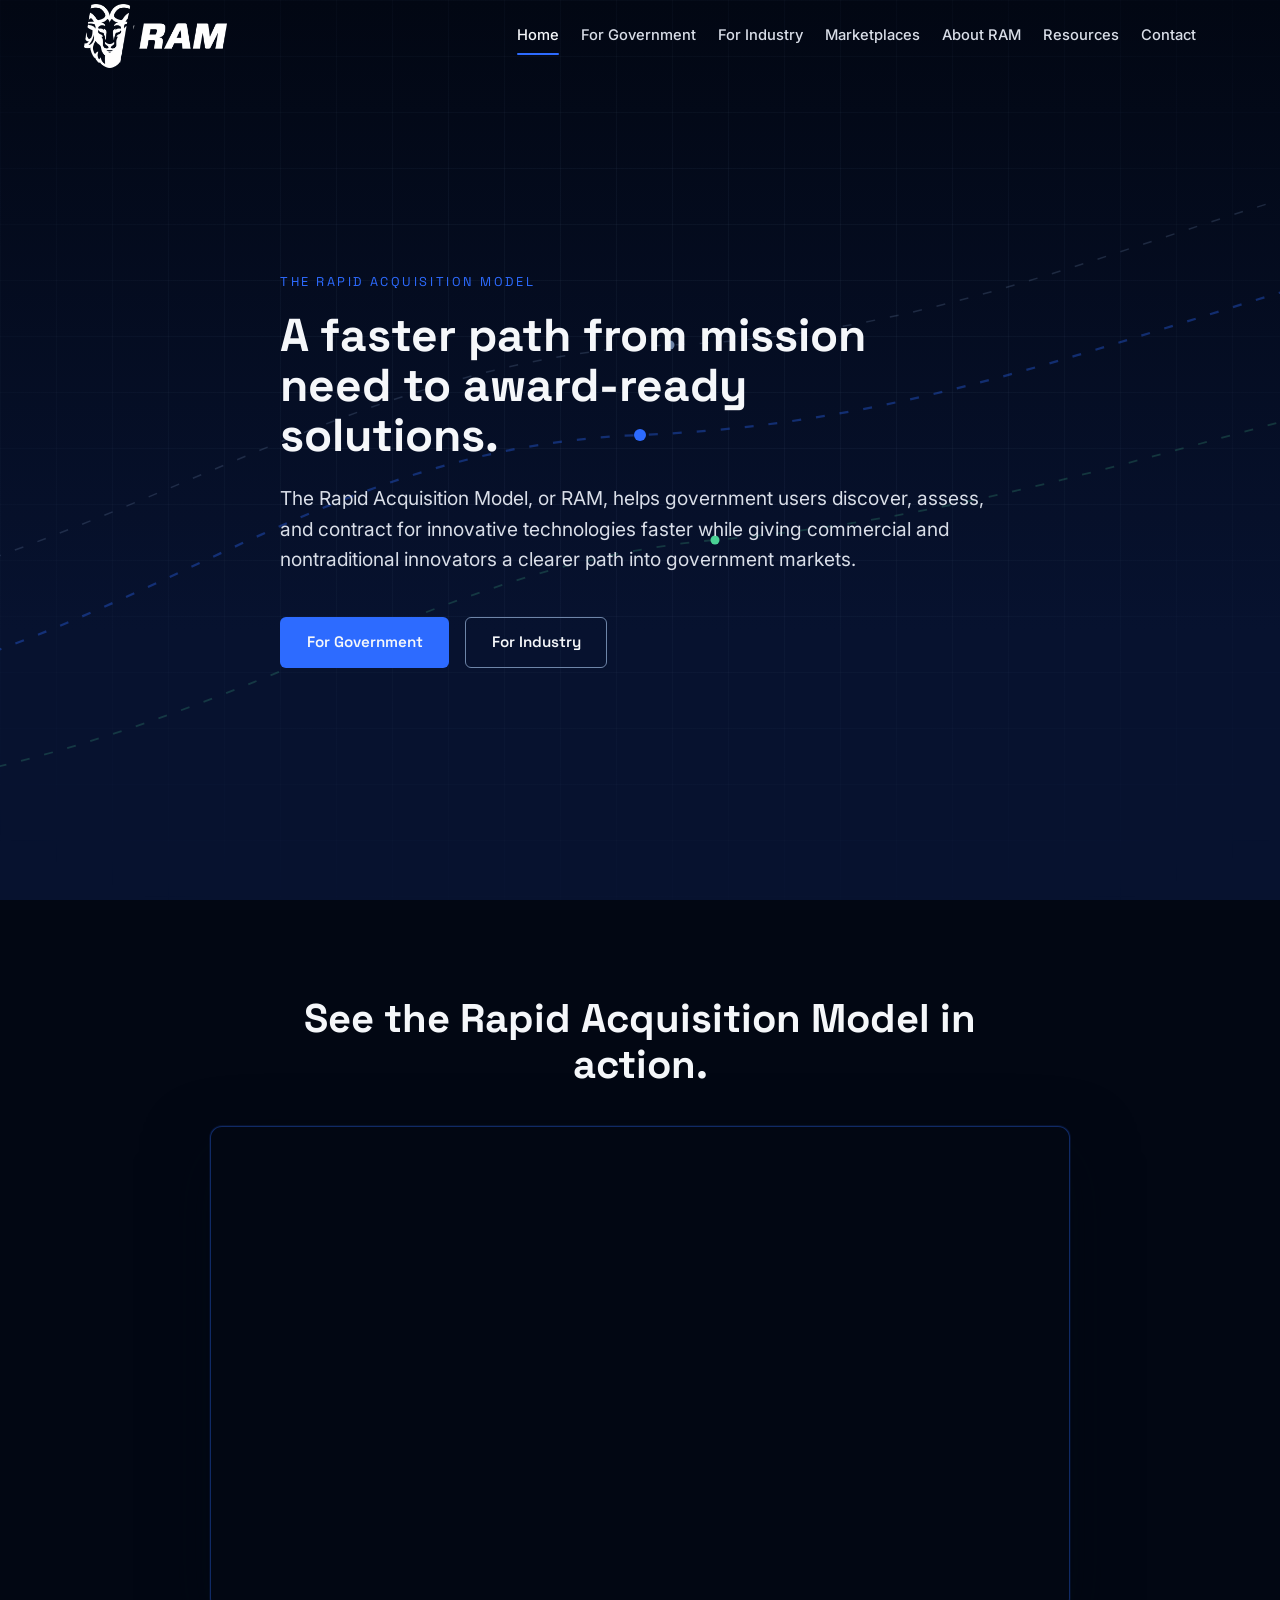
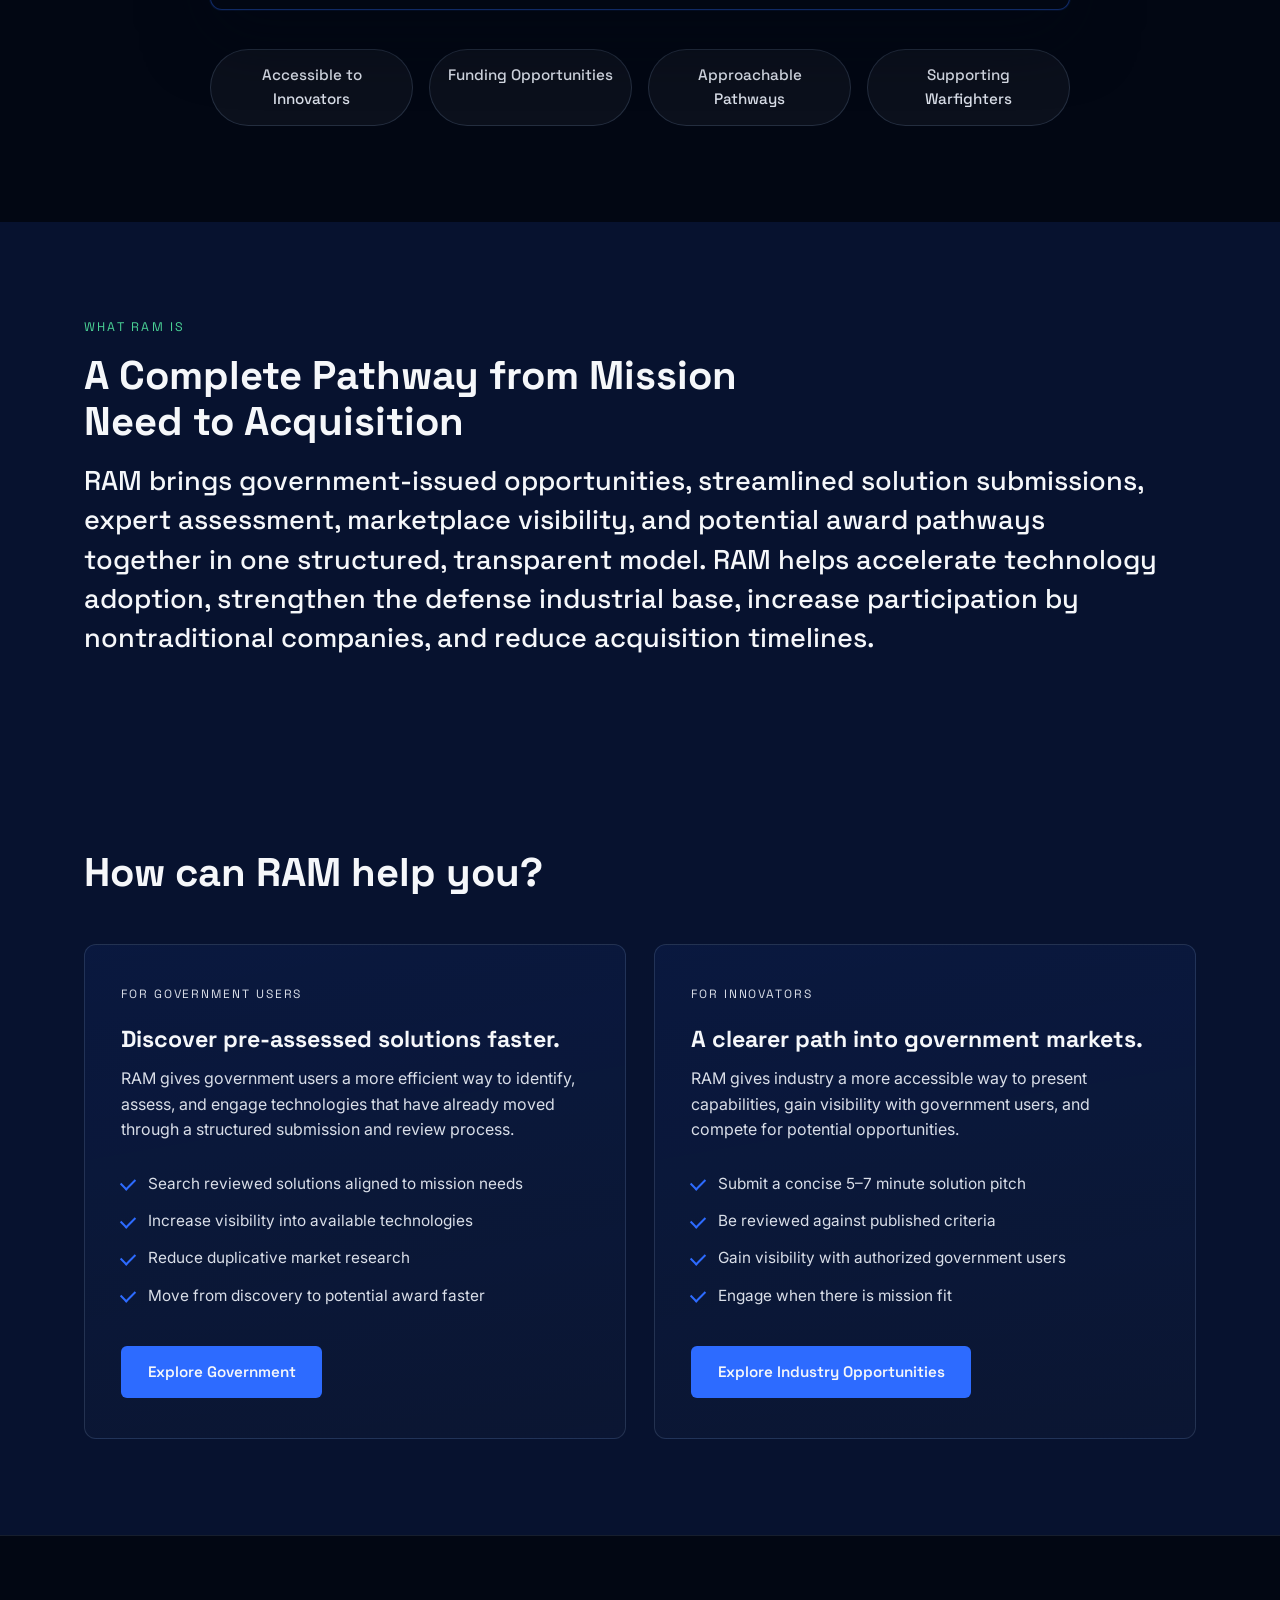
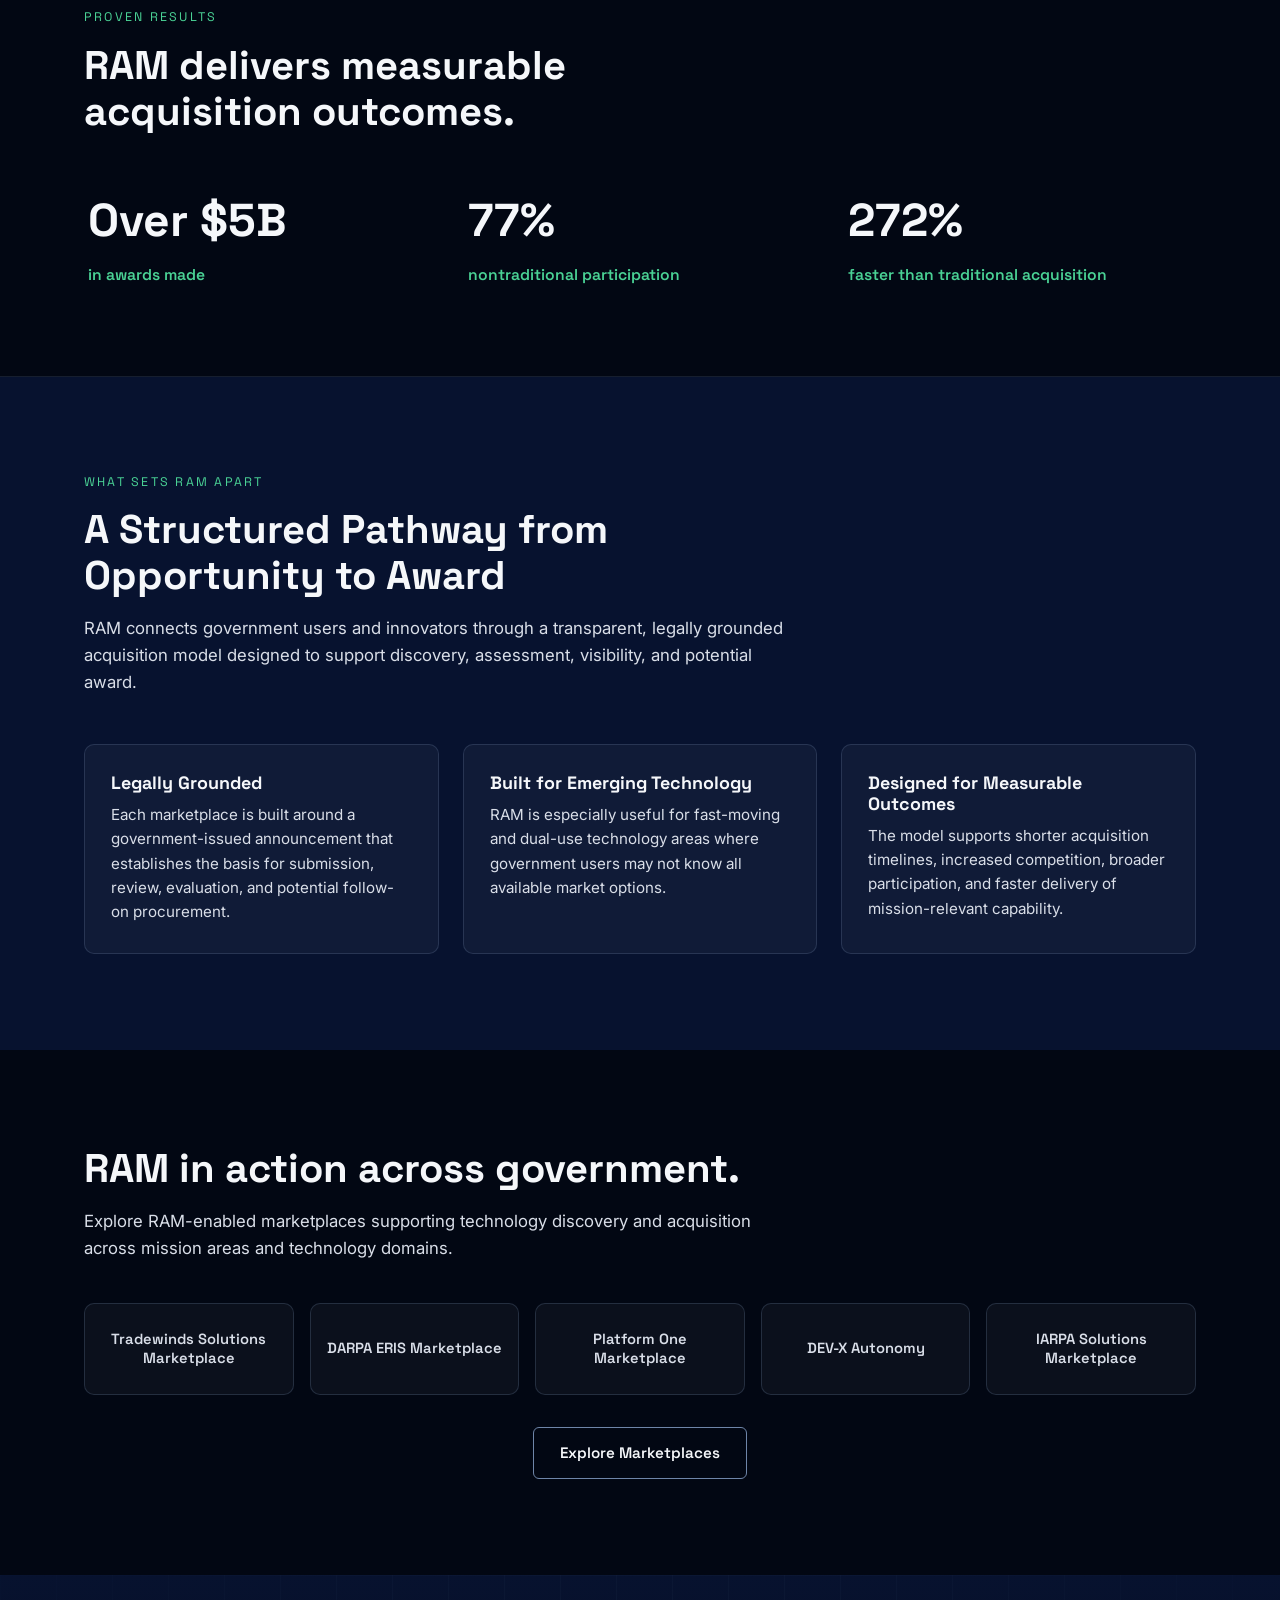
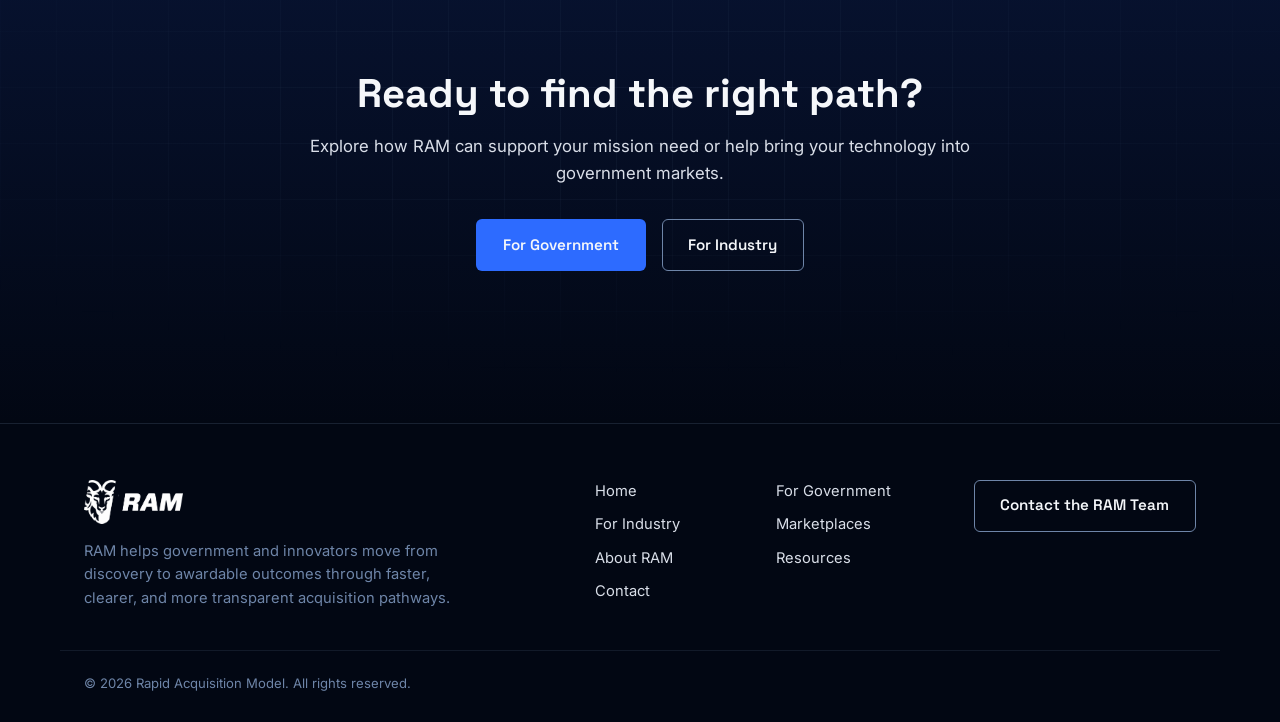
==== commit e9767a9e: "Update awards metric to over $5B in awards made Co-Authored-By: Claude Opus 5 <noreply@anthropic.com" ====
--- a/index.html
+++ b/index.html
@@ -137,8 +137,8 @@
         <h2 class="reveal">RAM delivers measurable acquisition outcomes.</h2>
         <div class="metric-grid" style="margin-top:2.6rem">
           <div class="metric-card reveal">
-            <span class="metric-value"><span class="count" data-prefix="Over $" data-target="4" data-suffix="B">Over $0B</span></span>
-            <span class="metric-label">in awards</span>
+            <span class="metric-value"><span class="count" data-prefix="Over $" data-target="5" data-suffix="B">Over $0B</span></span>
+            <span class="metric-label">in awards made</span>
           </div>
           <div class="metric-card reveal">
             <span class="metric-value"><span class="count" data-target="85" data-suffix="%">0%</span></span>
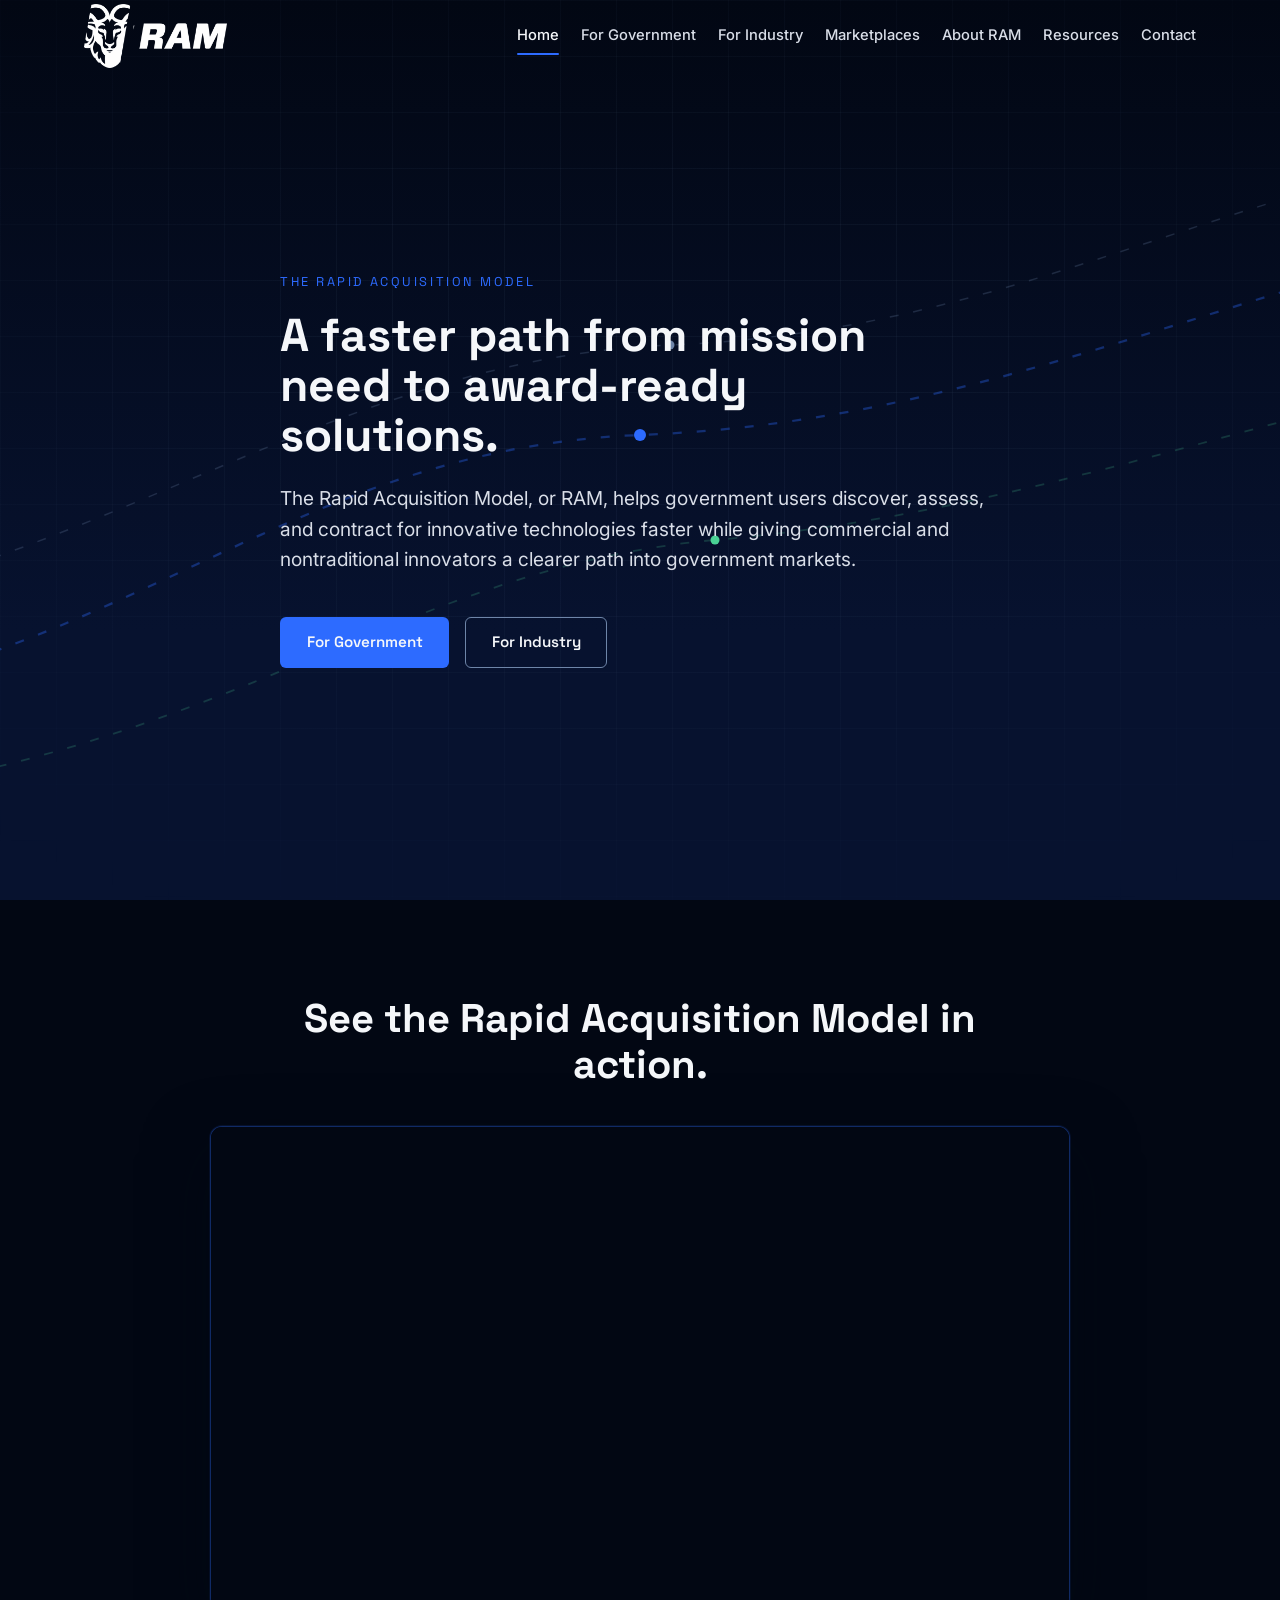
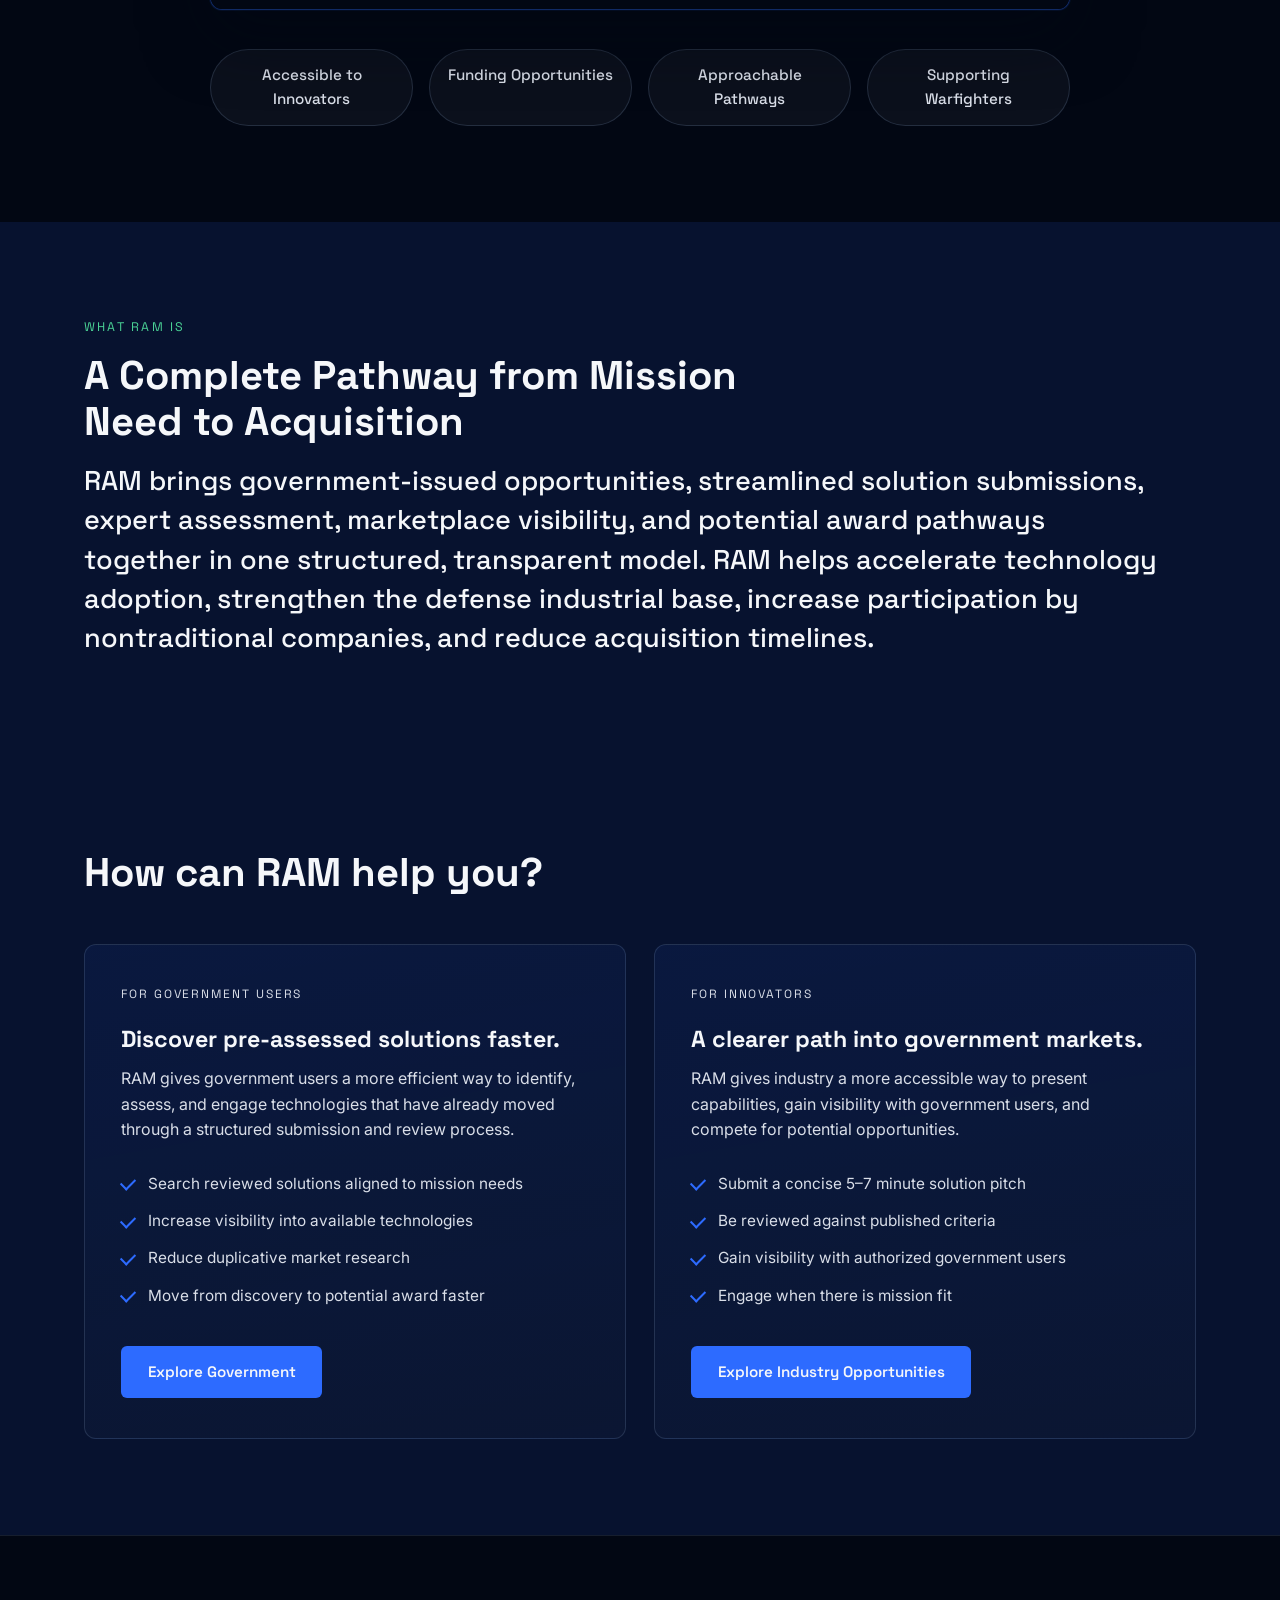
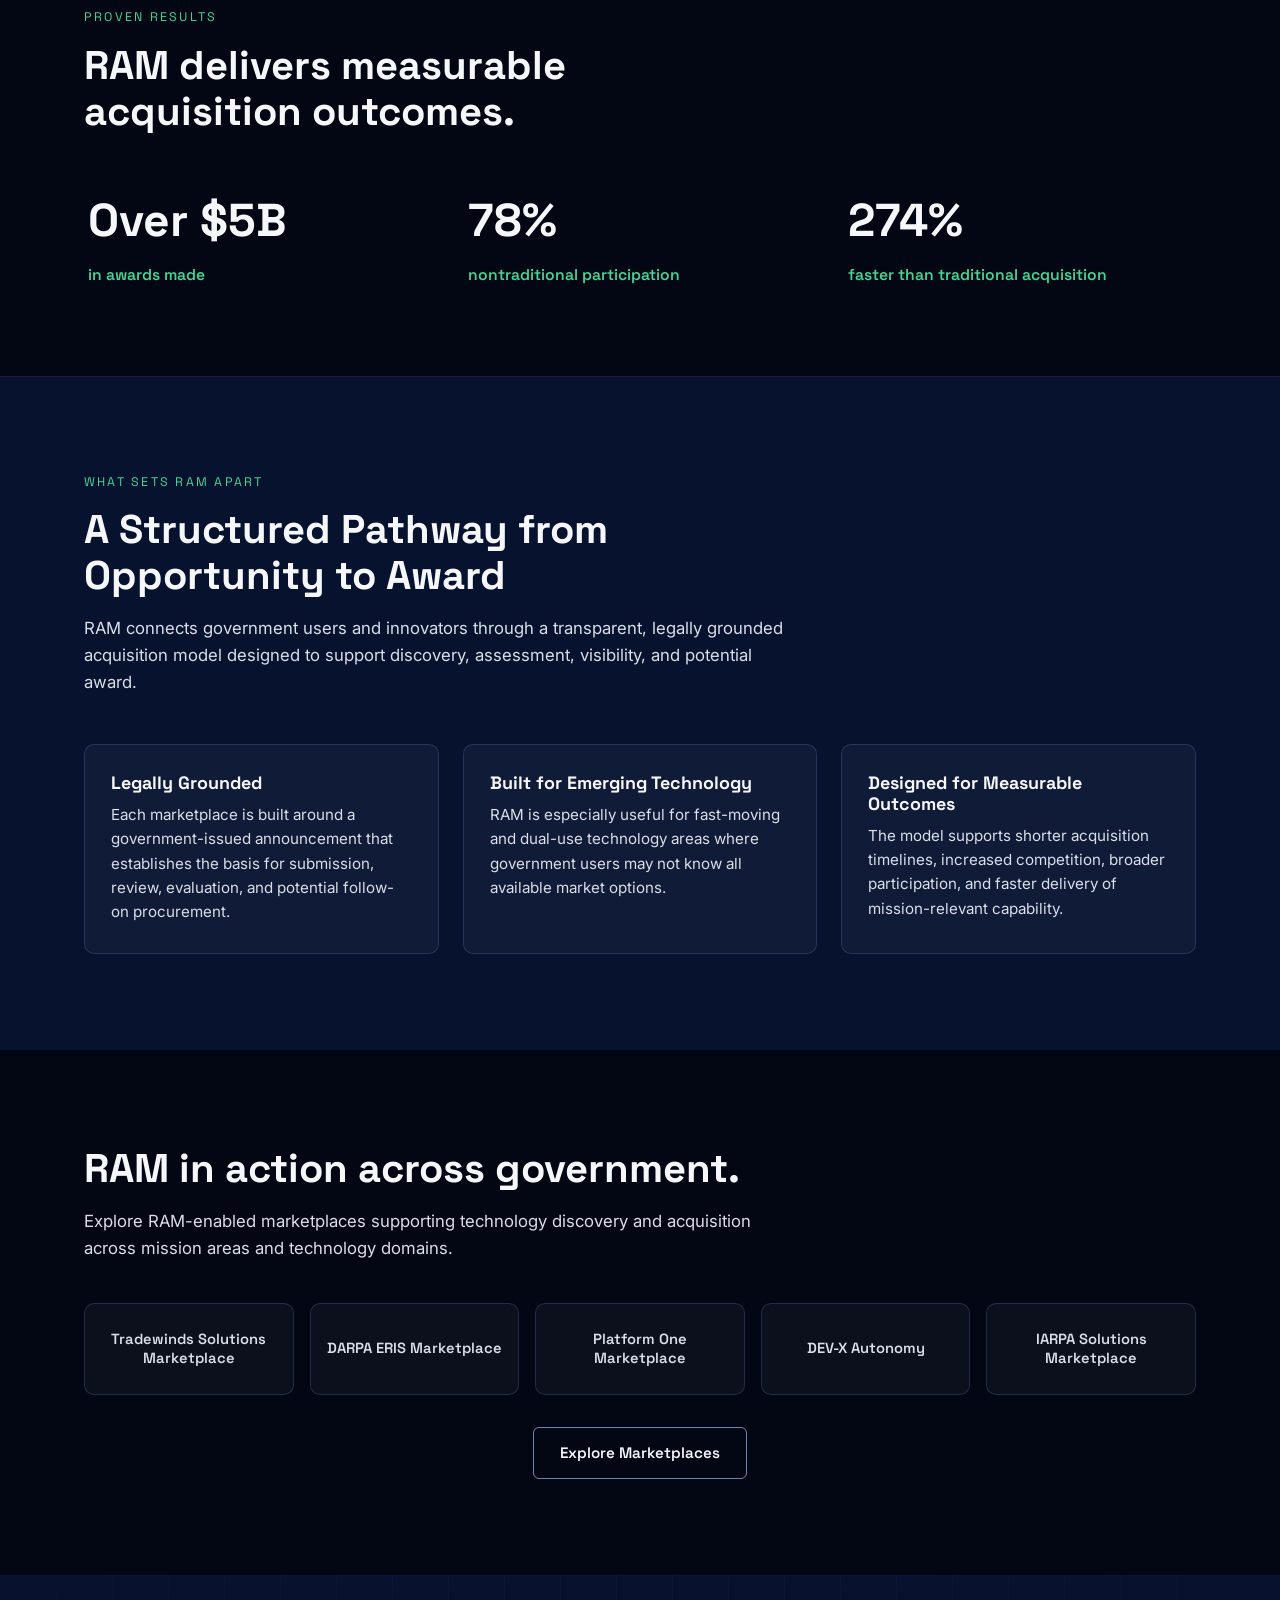
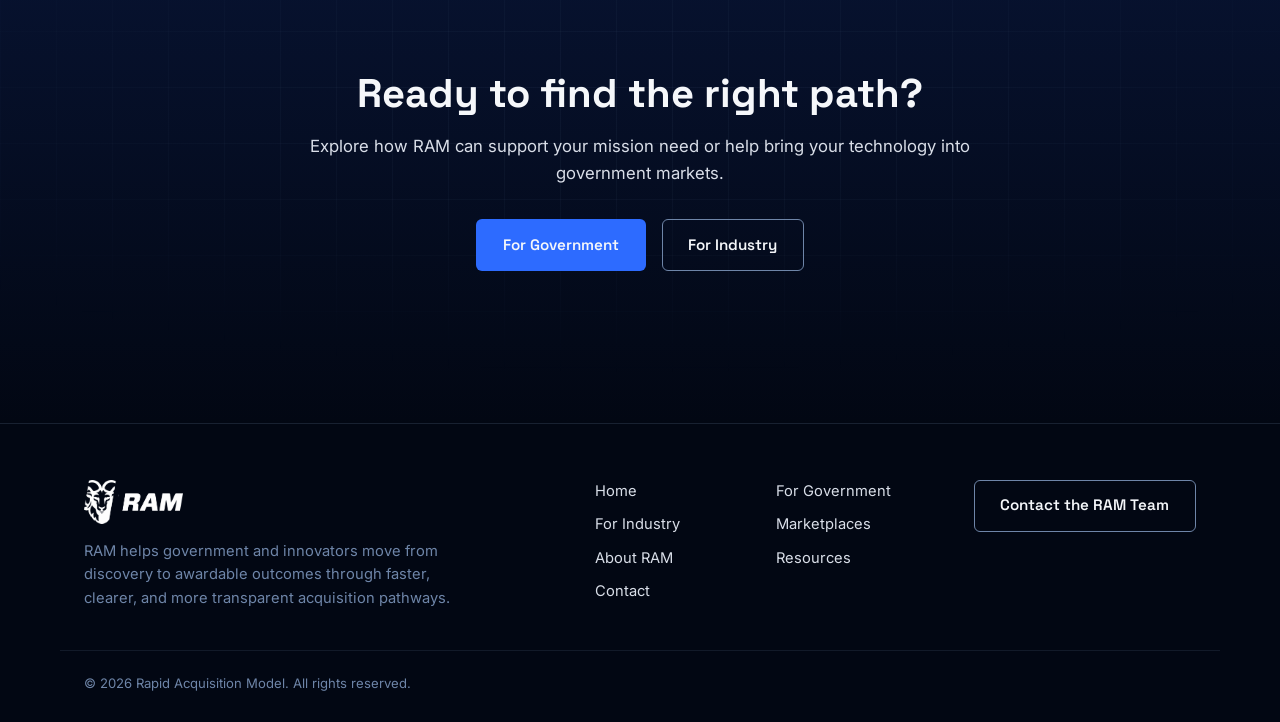
==== commit 95008712: "Embed the RAM explainer video on the About page Replaces the mock solution-submission card with the " ====
--- a/index.html
+++ b/index.html
@@ -12,7 +12,7 @@
   <link rel="preconnect" href="https://fonts.googleapis.com" />
   <link rel="preconnect" href="https://fonts.gstatic.com" crossorigin />
   <link href="https://fonts.googleapis.com/css2?family=Inter:wght@400;500;600&family=Space+Grotesk:wght@500;600;700&display=swap" rel="stylesheet" />
-  <link rel="stylesheet" href="styles.css?v=11" />
+  <link rel="stylesheet" href="styles.css?v=12" />
 </head>
 <body>
 
--- a/styles.css
+++ b/styles.css
@@ -254,13 +254,18 @@
   box-shadow: 0 24px 64px rgba(2, 7, 19, 0.65), 0 0 0 1px rgba(45, 107, 255, 0.12);
 }
 
-.video-frame iframe {
+.video-frame iframe,
+.video-frame video {
   position: absolute;
   inset: 0;
   width: 100%;
   height: 100%;
   border: 0;
-}
+  background: var(--midnight);
+}
+
+/* Supporting points beneath the self-hosted explainer video */
+.video-points { margin-top: 1.6rem; margin-bottom: 0; }
 
 .video-caption {
   margin-top: 0.9rem;
@@ -443,67 +448,6 @@
 }
 
 .split-text .btn { margin-top: 1.6rem; }
-
-.ui-card {
-  background: linear-gradient(160deg, rgba(245, 247, 250, 0.06), rgba(245, 247, 250, 0.02));
-  border: 1px solid var(--card-border);
-  border-radius: 14px;
-  padding: 22px;
-  box-shadow: 0 24px 60px rgba(2, 7, 19, 0.6);
-}
-
-.ui-card-header {
-  display: flex;
-  align-items: center;
-  gap: 7px;
-  margin-bottom: 16px;
-}
-.ui-dot { width: 9px; height: 9px; border-radius: 50%; background: var(--steel); opacity: 0.5; }
-.ui-title {
-  font-family: var(--font-heading);
-  font-size: 0.85rem;
-  font-weight: 600;
-  margin-left: 8px;
-  color: var(--gray);
-}
-.ui-status {
-  margin-left: auto;
-  font-size: 0.7rem;
-  font-weight: 600;
-  letter-spacing: 0.08em;
-  text-transform: uppercase;
-  color: var(--green);
-  border: 1px solid rgba(74, 210, 149, 0.4);
-  border-radius: 999px;
-  padding: 0.25rem 0.7rem;
-}
-
-.ui-video {
-  position: relative;
-  aspect-ratio: 16 / 8;
-  border-radius: 10px;
-  background:
-    radial-gradient(circle at 30% 40%, rgba(45, 107, 255, 0.25), transparent 60%),
-    var(--navy);
-  border: 1px solid rgba(45, 107, 255, 0.25);
-  display: flex;
-  flex-direction: column;
-  align-items: center;
-  justify-content: center;
-  gap: 10px;
-  margin-bottom: 18px;
-}
-.ui-play {
-  display: inline-flex;
-  align-items: center;
-  justify-content: center;
-  width: 52px;
-  height: 52px;
-  border-radius: 50%;
-  background: rgba(45, 107, 255, 0.85);
-  padding-left: 4px;
-}
-.ui-video-label { font-size: 0.85rem; color: var(--gray); }
 
 .ui-checklist { list-style: none; margin-bottom: 18px; }
 .ui-checklist li {
@@ -526,16 +470,6 @@
   transform: rotate(-45deg);
 }
 
-.ui-tags { display: flex; flex-wrap: wrap; gap: 8px; }
-.ui-tags span {
-  font-size: 0.72rem;
-  font-weight: 600;
-  letter-spacing: 0.05em;
-  color: var(--steel);
-  border: 1px solid var(--card-border);
-  border-radius: 999px;
-  padding: 0.25rem 0.7rem;
-}
 
 /* ============ Process ============ */
 .process-layout {
